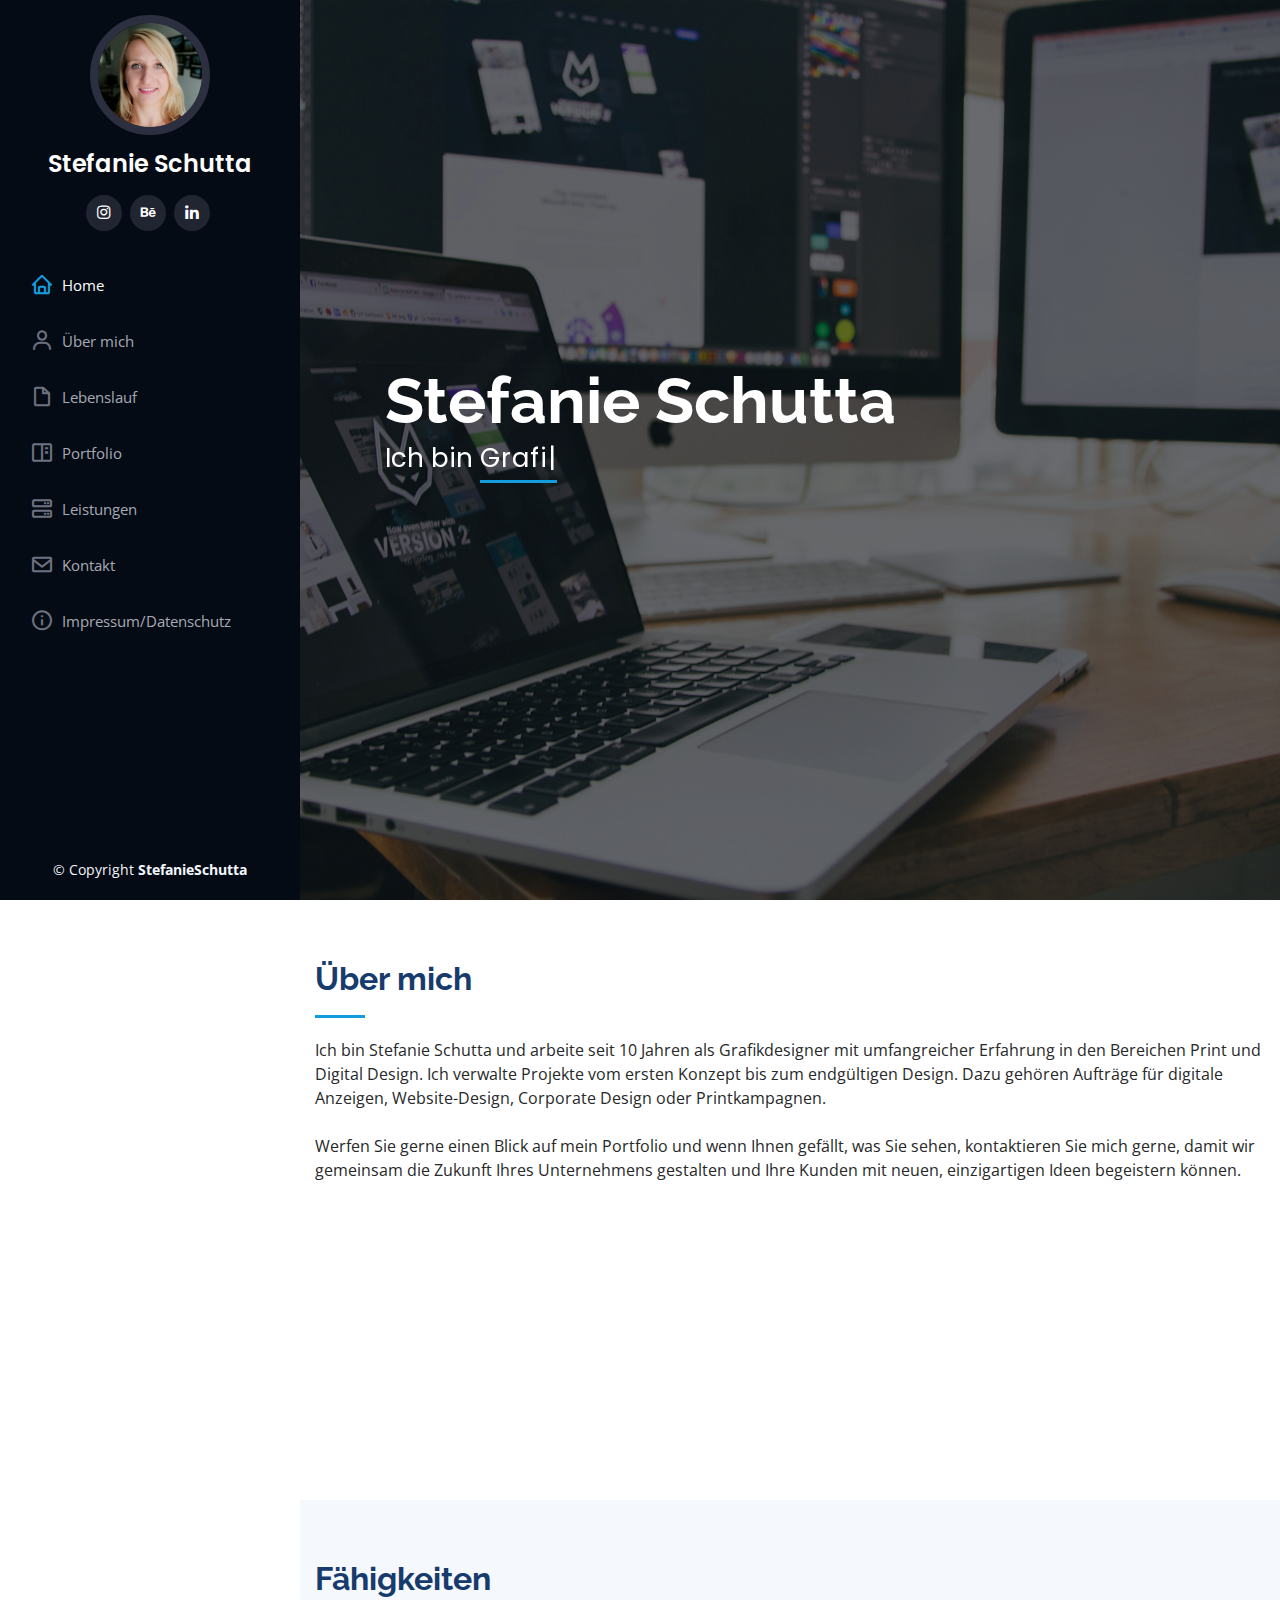
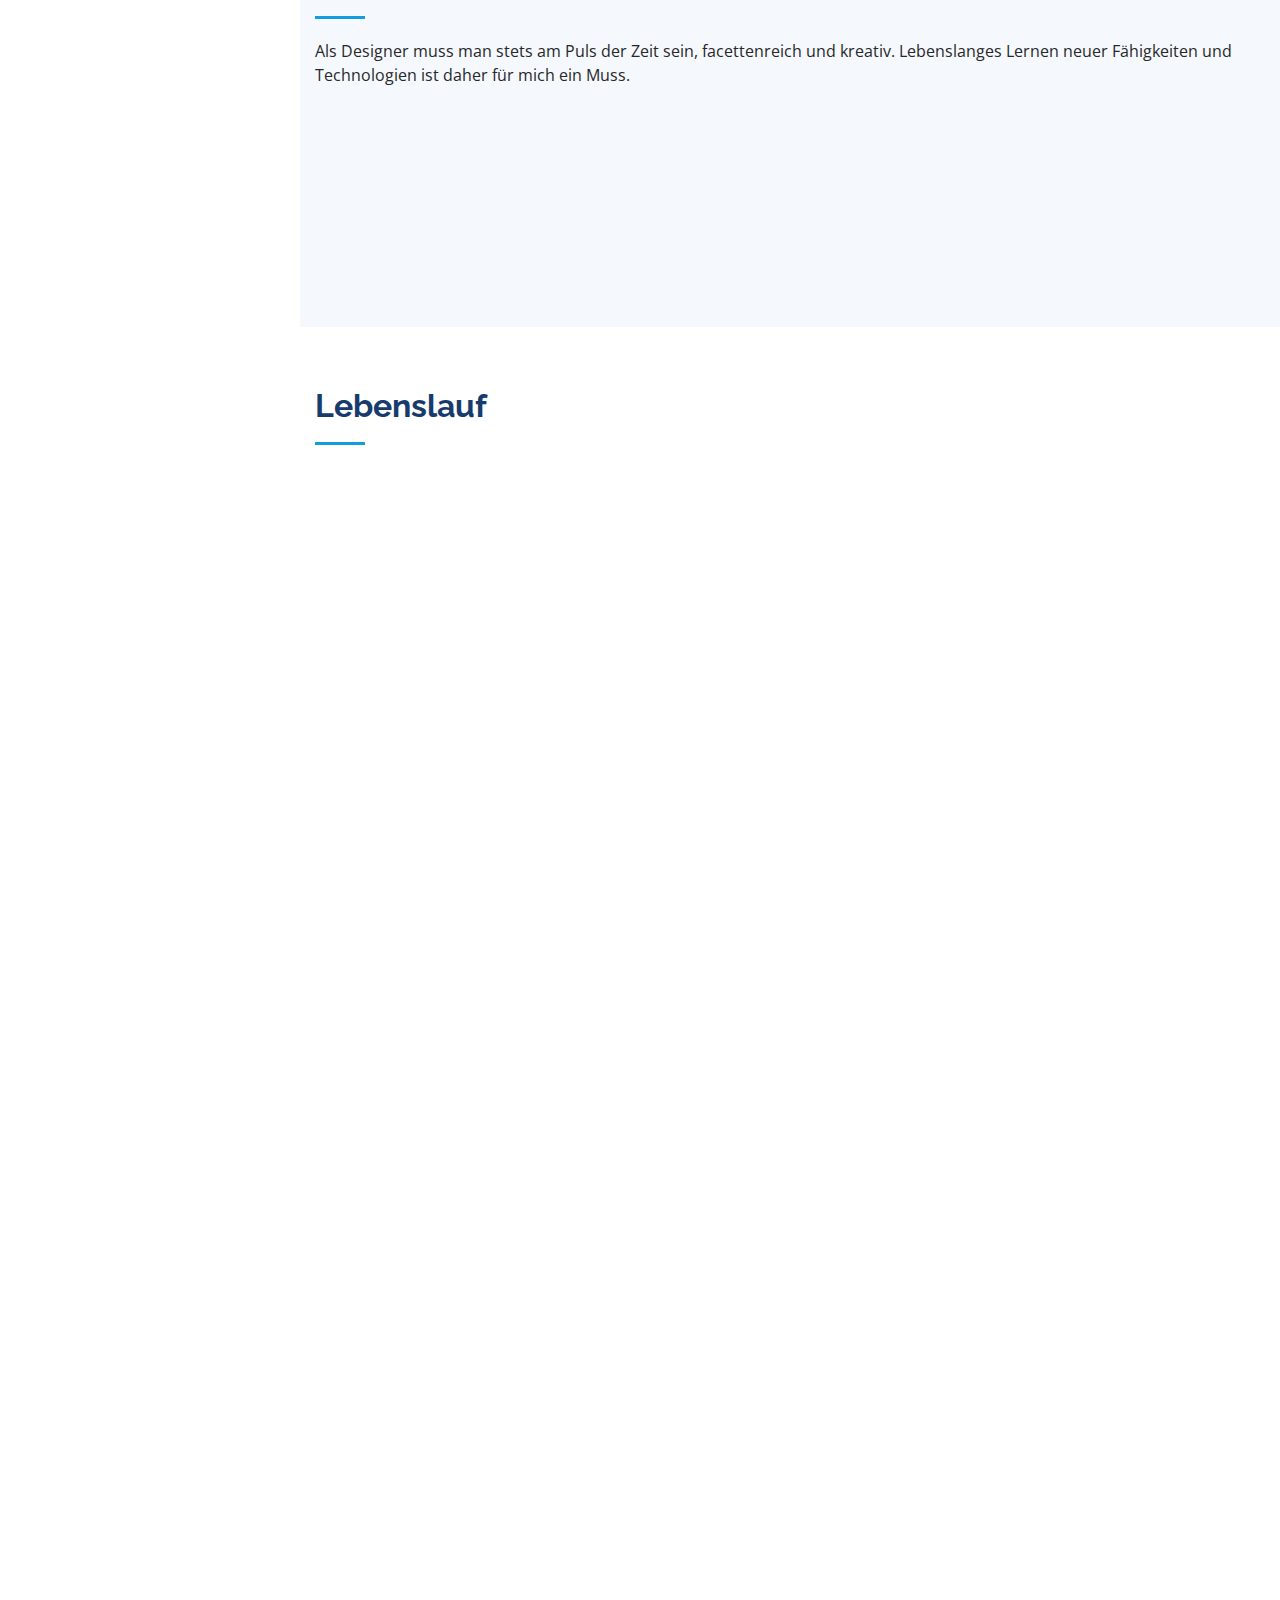
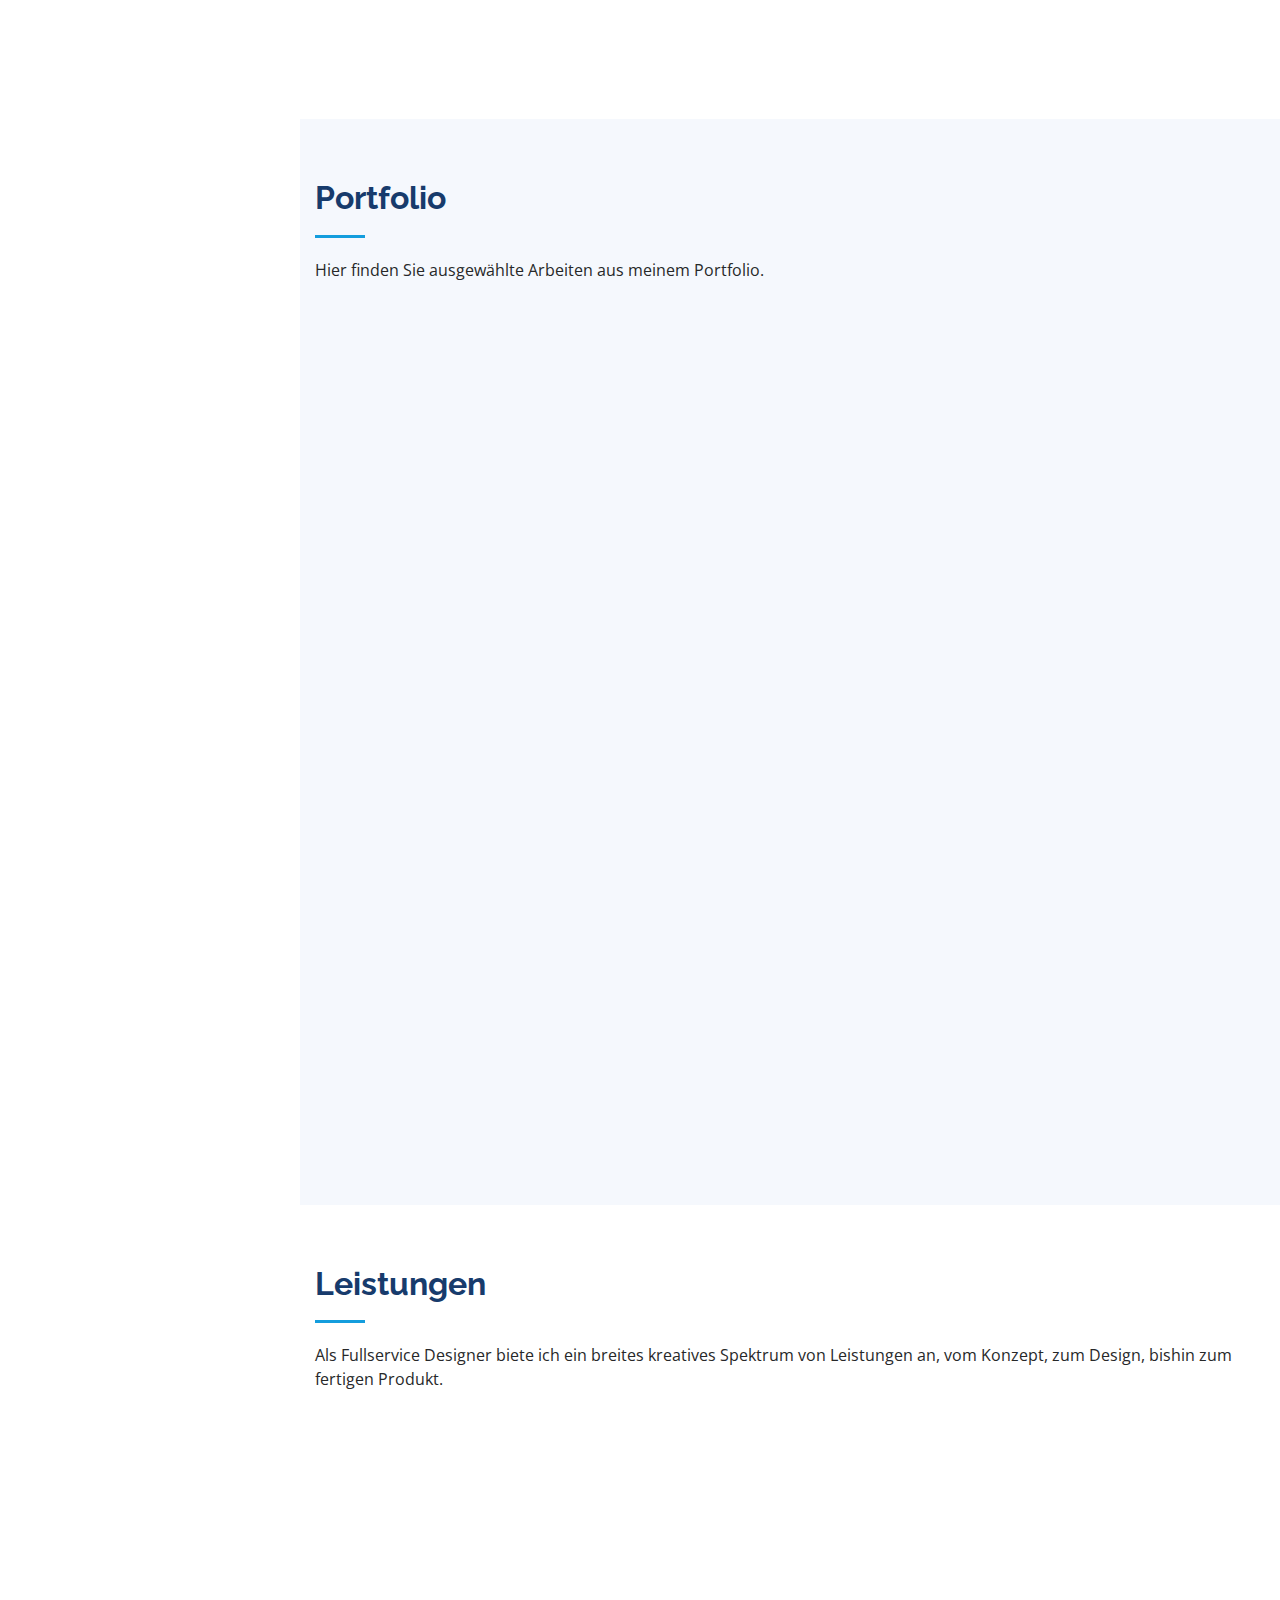
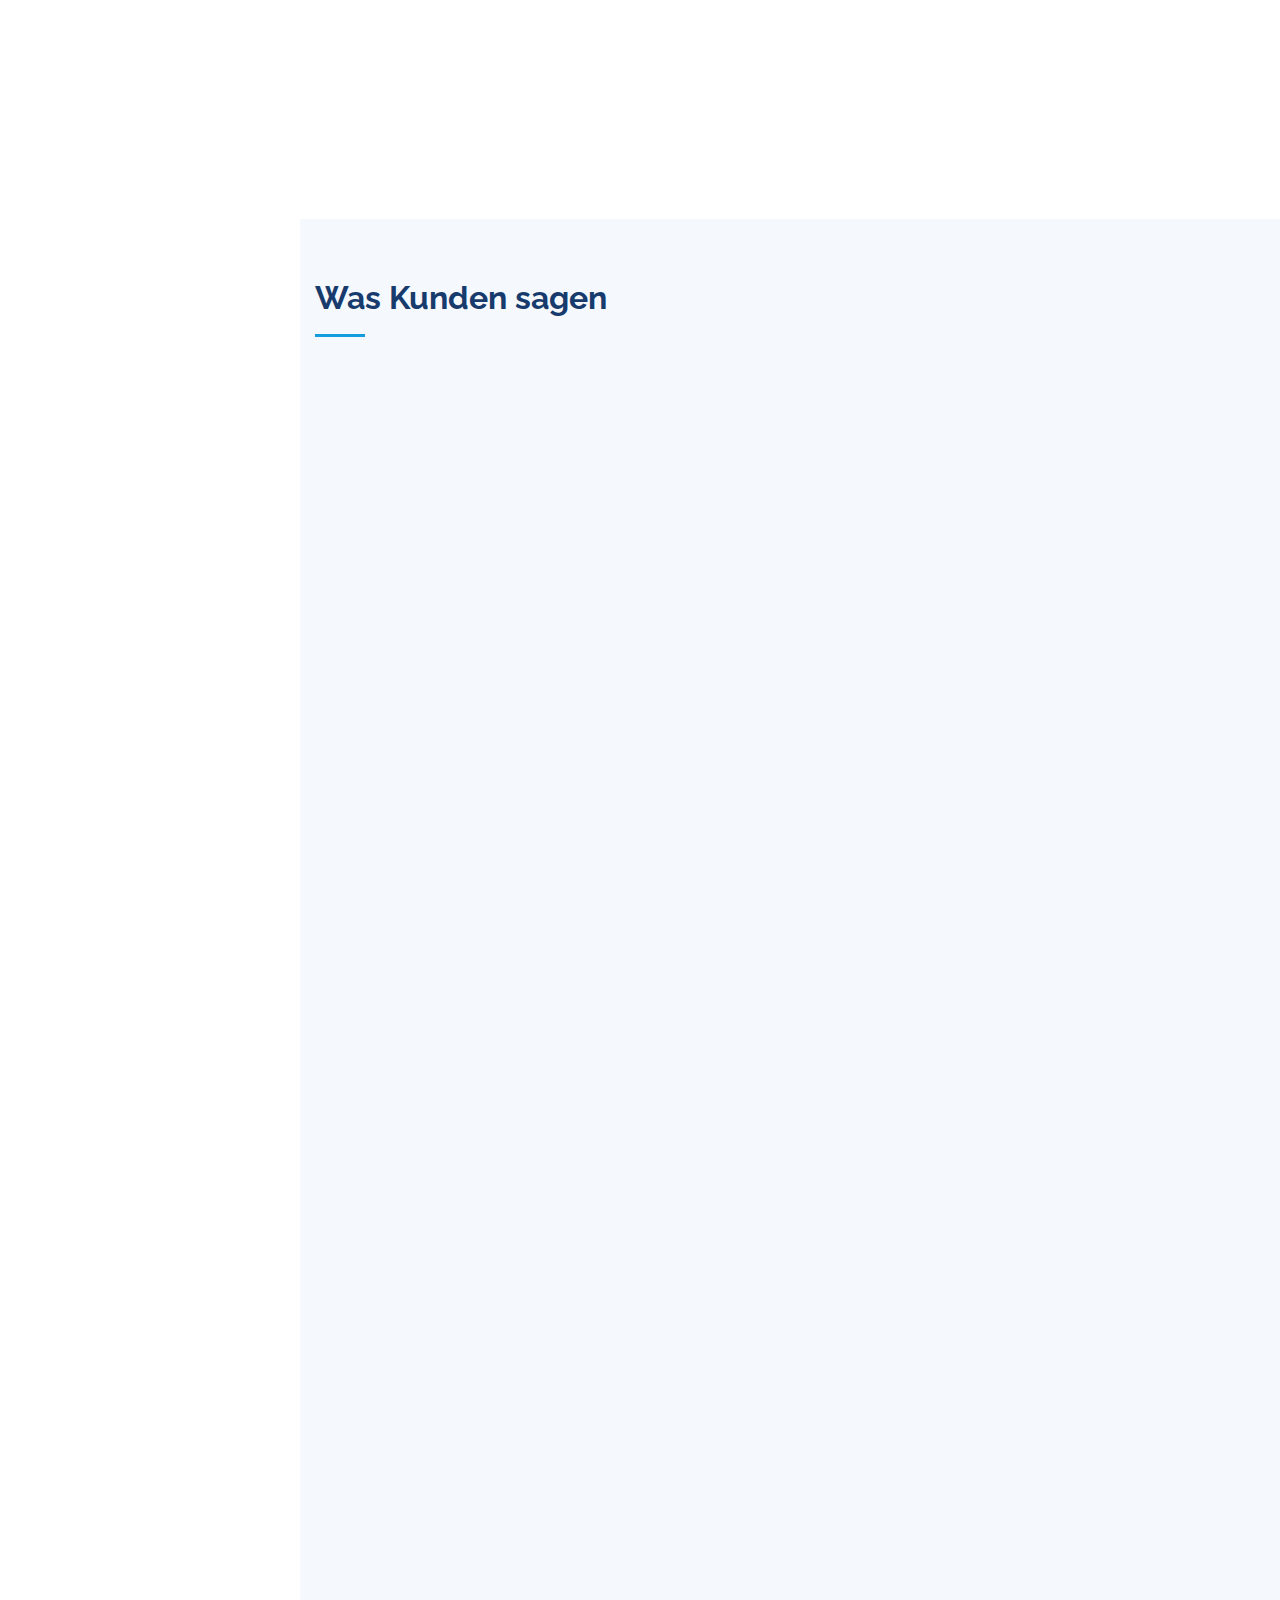
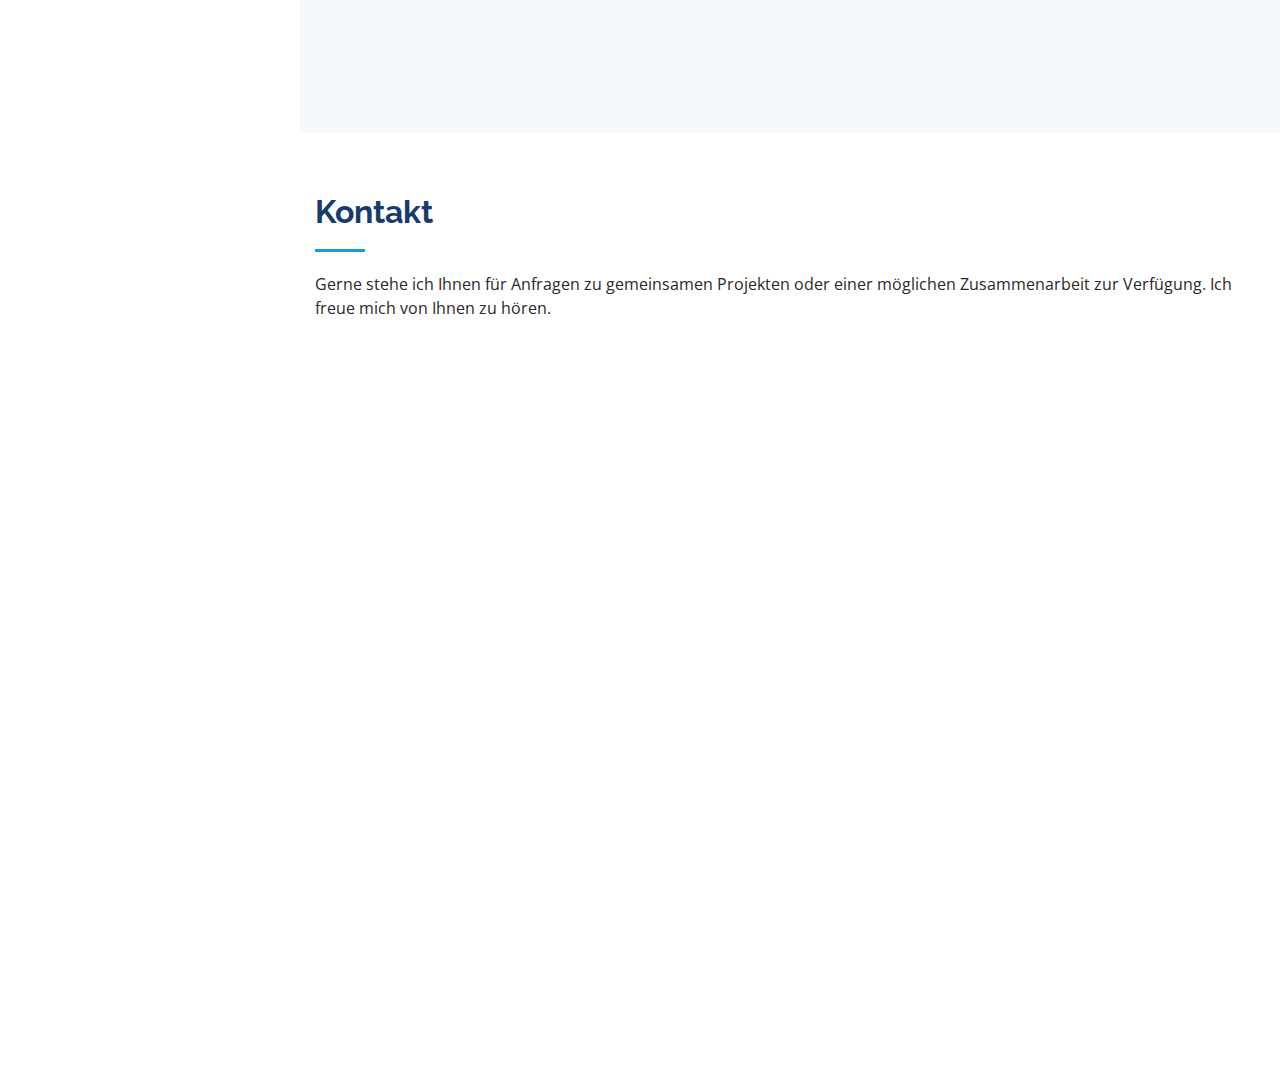
==== index.html @ ae127117 "Update index.html" ====
<!DOCTYPE html>
<html lang="en">

<head>
  <meta charset="utf-8">
  <meta content="width=device-width, initial-scale=1.0" name="viewport">

  <title>Stefanie Schutta - Art Director & Grafik Designer</title>
  <meta content="" name="description">
  <meta content="" name="keywords">

  <!-- Favicons -->
  <link href="assets/img/favicon.png" rel="icon">
  <link href="assets/img/apple-touch-icon.png" rel="apple-touch-icon">

  <!-- Google Fonts -->
  <link href="https://fonts.googleapis.com/css?family=Open+Sans:300,300i,400,400i,600,600i,700,700i|Raleway:300,300i,400,400i,500,500i,600,600i,700,700i|Poppins:300,300i,400,400i,500,500i,600,600i,700,700i" rel="stylesheet">

  <!-- Vendor CSS Files -->
  <link href="assets/vendor/bootstrap/css/bootstrap.min.css" rel="stylesheet">
  <link href="assets/vendor/icofont/icofont.min.css" rel="stylesheet">
  <link href="assets/vendor/boxicons/css/boxicons.min.css" rel="stylesheet">
  <link href="assets/vendor/venobox/venobox.css" rel="stylesheet">
  <link href="assets/vendor/owl.carousel/assets/owl.carousel.min.css" rel="stylesheet">
  <link href="assets/vendor/aos/aos.css" rel="stylesheet">

  <!-- Template Main CSS File -->
  <link href="assets/css/style.css" rel="stylesheet">

  <!-- =======================================================
  * Template Name: iPortfolio - v1.5.0
  * Template URL: https://bootstrapmade.com/iportfolio-bootstrap-portfolio-websites-template/
  * Author: BootstrapMade.com
  * License: https://bootstrapmade.com/license/
  ======================================================== -->
</head>

<body>

  <!-- ======= Mobile nav toggle button ======= -->
  <button type="button" class="mobile-nav-toggle d-xl-none"><i class="icofont-navigation-menu"></i></button>

  <!-- ======= Header ======= -->
  <header id="header">
    <div class="d-flex flex-column">

      <div class="profile">
        <img src="assets/img/profile-img.jpg" alt="" class="img-fluid rounded-circle">
        <h1 class="text-light"><a href="index.html">Stefanie Schutta</a></h1>
        <div class="social-links mt-3 text-center">
        <!-- <a href="#" class="twitter"><i class="bx bxl-twitter"></i></a>--> 
         <!--<a href="#" class="facebook"><i class="bx bxl-facebook"></i></a>--> 
          <a href="https://www.instagram.com/stefanie.schutta/" target="blank" class="instagram"><i class="bx bxl-instagram"></i></a>
          <a href="https://www.behance.net/stefanieschutta" target="blank" class="google-plus"><i class='bx bxl-behance'></i></a>
          <a href="https://www.linkedin.com/in/stefanie-schutta-068b83188/" target="blank" class="linkedin"><i class="bx bxl-linkedin"></i></a>
        </div>
      </div>

      <nav class="nav-menu">
        <ul>
          <li class="active"><a href="index.html"><i class="bx bx-home"></i> <span>Home</span></a></li>
          <li><a href="#about"><i class="bx bx-user"></i> <span>Über mich</span></a></li>
          <li><a href="#resume"><i class="bx bx-file-blank"></i> <span>Lebenslauf</span></a></li>
          <li><a href="#portfolio"><i class="bx bx-book-content"></i>Portfolio</a></li>
          <li><a href="#services"><i class="bx bx-server"></i>Leistungen</a></li>
          <li><a href="#contact"><i class="bx bx-envelope"></i>Kontakt</a></li>
          <li><a href="impressum.html"><i class='bx bx-info-circle'></i>Impressum/Datenschutz</a></li>

        </ul>
      </nav><!-- .nav-menu -->
      <button type="button" class="mobile-nav-toggle d-xl-none"><i class="icofont-navigation-menu"></i></button>

    </div>
  </header><!-- End Header -->

  <!-- ======= Hero Section ======= -->
  <section id="hero" class="d-flex flex-column justify-content-center align-items-center">
    <div class="hero-container" data-aos="fade-in">
      <h1>Stefanie Schutta</h1>
      <p> Ich bin <span class="typed" data-typed-items="Grafik Designerin, User Interface Designerin, Fotografin"></span></p>
    </div>
  </section><!-- End Hero -->

  <main id="main">

    <!-- ======= About Section ======= -->
    <section id="about" class="about">
      <div class="container">

        <div class="section-title">
          <h2>Über mich</h2>
          <p>Ich bin Stefanie Schutta und arbeite seit 10 Jahren als Grafikdesigner mit umfangreicher Erfahrung in den Bereichen
          Print und Digital Design. Ich verwalte Projekte vom ersten Konzept bis zum endgültigen Design. Dazu gehören Aufträge für
          digitale Anzeigen, Website-Design, Corporate Design oder Printkampagnen.
          <br>
          <br>
          Werfen Sie gerne einen Blick auf mein Portfolio und wenn Ihnen gefällt, was Sie sehen, kontaktieren Sie mich gerne,
          damit wir gemeinsam die Zukunft Ihres Unternehmens gestalten und Ihre Kunden mit neuen, einzigartigen Ideen begeistern
          können.</p>
        </div>

        <div class="row">
          <div class="col-lg-4" data-aos="fade-right">
            <img src="assets/img/profile-img.jpg" class="img-fluid" alt="">
          </div>
          <div class="col-lg-8 pt-4 pt-lg-0 content" data-aos="fade-left">
            <h3> Staatl. geprüfte Grafik Designerin</h3>
            <p class="font-italic">
            </p>
            <div class="row">
              <div class="col-lg-6">
                <ul>
                  <li><i class="icofont-rounded-right"></i> <strong>Geburtsdatum:</strong> 8. April 1987</li>
                  <li><i class="icofont-rounded-right"></i> <strong>Stadt:</strong> Berlin, Deutschland</li>
                </ul>
              </div>
              <div class="col-lg-6">
                <ul>
                  <li><i class="icofont-rounded-right"></i> <strong>Abschluss:</strong> Staatl. geprüfte Grafik Designerin</li>
                  <li><i class="icofont-rounded-right"></i> <strong>Email:</strong> s.schutta@gmx.de</li>
                </ul>
              </div>
            </div>
            <p>
           </p>
          </div>
        </div>

      </div>
    </section><!-- End About Section -->

    <!-- ======= Skills Section ======= -->
    <section id="skills" class="skills section-bg">
      <div class="container">

        <div class="section-title">
          <h2>Fähigkeiten</h2>
          <p> Als Designer muss man stets am Puls der Zeit sein, facettenreich und kreativ. Lebenslanges Lernen neuer Fähigkeiten und Technologien ist daher für mich ein Muss. </p>
        </div>

        <div class="row skills-content">

          <div class="col-lg-6" data-aos="fade-up">

            <div class="progress">
              <span class="skill"> Adobe Photoshop <i class="val">90%</i></span>
              <div class="progress-bar-wrap">
                <div class="progress-bar" role="progressbar" aria-valuenow="90" aria-valuemin="0" aria-valuemax="100"></div>
              </div>
            </div>

            <div class="progress">
              <span class="skill">Adobe Illustrator <i class="val">90%</i></span>
              <div class="progress-bar-wrap">
                <div class="progress-bar" role="progressbar" aria-valuenow="90" aria-valuemin="0" aria-valuemax="100"></div>
              </div>
            </div>

            <div class="progress">
              <span class="skill">Adobe XD <i class="val">80%</i></span>
              <div class="progress-bar-wrap">
                <div class="progress-bar" role="progressbar" aria-valuenow="80" aria-valuemin="0" aria-valuemax="100"></div>
              </div>
            </div>

          </div>

          <div class="col-lg-6" data-aos="fade-up" data-aos-delay="100">

            <div class="progress">
              <span class="skill">Adobe InDesign <i class="val">90%</i></span>
              <div class="progress-bar-wrap">
                <div class="progress-bar" role="progressbar" aria-valuenow="90" aria-valuemin="0" aria-valuemax="100"></div>
              </div>
            </div>

            <div class="progress">
              <span class="skill">Adobe After Effects/Premiere Pro <i class="val">70%</i></span>
              <div class="progress-bar-wrap">
                <div class="progress-bar" role="progressbar" aria-valuenow="70" aria-valuemin="0" aria-valuemax="100"></div>
              </div>
            </div>

            <div class="progress">
              <span class="skill">HTML, CSS, Javascript <i class="val">50%</i></span>
              <div class="progress-bar-wrap">
                <div class="progress-bar" role="progressbar" aria-valuenow="50" aria-valuemin="0" aria-valuemax="100"></div>
              </div>
            </div>

          </div>

        </div>

      </div>
    </section><!-- End Skills Section -->

    <!-- ======= Resume Section ======= -->
    <section id="resume" class="resume">
      <div class="container">

        <div class="section-title">
          <h2>Lebenslauf</h2>
          <p></p>
        </div>

        <div class="row"> <div class="col-lg-6" data-aos="fade-up">
           
            <h3 class="resume-title">Aus- und Weiterbildung</h3>
            <div class="resume-item">
              <h4>She Codes Coding Workshop</h4>
              <h5>2020</h5>
              <p><em>Berlin, Deutschland</em></p>
              <a href="https://www.shecodes.io/certificates/3514b4bc32b4c3baa635ea5c7fb184b9" target="blank"> Zertifikat - Introduction to Coding</a>
              <p>HTML, CSS, Javascript</p>
            </div>
            <div class="resume-item">
              <h4>Udemy Kurse</h4>
              <h5>2020</h5>
              <p><em>Berlin, Deutschland</em></p>
              <a href="https://www.udemy.com/certificate/UC-dc643665-3787-4c6f-9378-20cfde6a3bdf/" target="blank"> Zertifikat -After Effects CC Masterclass</a>
              <p>Visual Effects, Motion Graphics, Transitions, Motion Tracking</p>
              <a href="https://www.udemy.com/certificate/UC-71357375-f47a-4638-b426-47b8d178fbcd/" target="blank"> Zertifikat - User Experience & User Interface Design</a>
              <p>User Experience Design, Design Thinking und Lean UX, Grundlagen von Human Centered Design, Personas, User Stories und Szenarien, Erstellen von Prototypen und Animationen in Adobe XD</p>
            </div>
            <div class="resume-item">
              <h4>Grafik Designer</h4>
              <h5>2018</h5>
              <p><em>AID Kurse</em></p>
              <a href="https://drive.google.com/file/d/1MpIVhgfFs6sYKoUA3I6n47gQebhSnUtV/view?usp=sharing" target="blank"> Zertifikat - Informationen visualisieren</a>
              <p> Infografik - Aufarbeitung komplexer Daten, Visualisierungs- <br> möglichkeiten, Recherchemöglichkeiten </p>
              <a href=https://drive.google.com/file/d/1bU2bWT2YngvFWQ8CapkrQ-Ud8IA6S81X/view?usp=sharing" target="blank"> Zertifikat - Editorial Illustrationen</a>
              <p> Einführung, Entwicklung von Illustrationen für eine Kolumne und einen Artikel mit Fokus auf Skizze, Reinzeichnung und Layout </p>
            </div>
          </div>
          <div class="col-lg-6" data-aos="fade-up" data-aos-delay="100">
            <h3 class="resume-title">Berufserfahrung</h3>
            <div class="resume-item">
              <h4>Art Director & Grafik Designer</h4>
              <h5>2020 - Heute</h5>
              <p><em>Berlin, Deutschland </em></p>
              <ul>
                <li>Consulting & Social Media Design für Greytide, Berlin</li>
                <li>Konzept, Social Media Design, Produktfotografie für Gin Chilla Bar Berlin. </li>
                <li>Corporate Design für Currywurst Gin, Gin Chilla Bar Berlin</li>
              </ul>
            </div>
            <div class="resume-item">
              <h4>Senior Graphic Designer</h4>
              <h5>2019 - 2020</h5>
              <p><em>EL PATO Medien GmbH, Berlin</em></p>
              <ul>
                <li>User Interface Design für diverse Produkte der GmbH</li>
                <li>Logo Design</li>
                <li>Animationen für Web Ads</li>
                <li>Kreation von Moodboards für diverse Kampagnen</li>
              </ul>
            </div>
            <div class="resume-item">
              <h4>Graphic Designer</h4>
              <h5>2015 - 2019</h5>
              <p><em>All you need GmbH, Berlin</em></p>
              <ul>
                <li>Entwicklung und Überwachung des Corporate Designs</li>
                <li>Social Media Design, Web Design (animated Ads, Landingpages etc.)</li>
                <li>Produktfotografie, Foodfotografie</li>
              </ul>
            </div>
            <div class="resume-item">
              <h4>Graphic Designer</h4>
              <h5>2010 - 2015</h5>
              <p><em>WirmachenDruck GmbH, Berlin</em></p>
              <ul>
                <li>Kreation von Printprodukten</li>
                <li>Großkundenbetreuung</li>
                <li>Qualitätsmanagement</li>
                <li>Führungsverantwortung</li>
              </ul>
            </div>
          </div>
        </div>

      </div>
    </section><!-- End Resume Section -->

    <!-- ======= Portfolio Section ======= -->
    <section id="portfolio" class="portfolio section-bg">
      <div class="container">

        <div class="section-title">
          <h2>Portfolio</h2>
          <p>Hier finden Sie ausgewählte Arbeiten aus meinem Portfolio.</p>
        </div>

        <div class="row" data-aos="fade-up">
          <div class="col-lg-12 d-flex justify-content-center">
            <ul id="portfolio-flters">
              <li data-filter="*" class="filter-active">Alle</li>
              <li data-filter=".filter-app">User Interface Design</li>
              <li data-filter=".filter-card">Corporate Design</li>
              <li data-filter=".filter-web">Grafik Design</li>
            </ul>
          </div>
        </div>

        <div class="row portfolio-container" data-aos="fade-up" data-aos-delay="100">

          <div class="col-lg-4 col-md-6 portfolio-item filter-card">
            <div class="portfolio-wrap">
              <img src="assets/img/portfolio/portfolio-1.jpg" class="img-fluid" alt="">
              <div class="portfolio-links">
                <a href="assets/img/portfolio/portfolio-1.jpg" data-gall="portfolioGallery" class="venobox" title="App 1"><i class="bx bx-plus"></i></a>
                <a href="portfolio-details.html" title="More Details"><i class="bx bx-link"></i></a>
              </div>
            </div>
          </div>

          <div class="col-lg-4 col-md-6 portfolio-item filter-app">
            <div class="portfolio-wrap">
              <img src="assets/img/portfolio/portfolio-2.jpg" class="img-fluid" alt="">
              <div class="portfolio-links">
                <a href="assets/img/portfolio/portfolio-2.jpg" data-gall="portfolioGallery" class="venobox" title="Web 3"><i class="bx bx-plus"></i></a>
                <a href="portfolio-details2.html" title="More Details"><i class="bx bx-link"></i></a>
              </div>
            </div>
          </div>

          <div class="col-lg-4 col-md-6 portfolio-item filter-app">
            <div class="portfolio-wrap">
              <img src="assets/img/portfolio/portfolio-3.jpg" class="img-fluid" alt="">
              <div class="portfolio-links">
                <a href="assets/img/portfolio/portfolio-3.jpg" data-gall="portfolioGallery" class="venobox" title="App 2"><i class="bx bx-plus"></i></a>
                <a href="portfolio-details3.html" title="More Details"><i class="bx bx-link"></i></a>
              </div>
            </div>
          </div>

          <div class="col-lg-4 col-md-6 portfolio-item filter-card">
            <div class="portfolio-wrap">
              <img src="assets/img/portfolio/portfolio-4.jpg" class="img-fluid" alt="">
              <div class="portfolio-links">
                <a href="assets/img/portfolio/portfolio-4.jpg" data-gall="portfolioGallery" class="venobox" title="Card 2"><i class="bx bx-plus"></i></a>
                <a href="portfolio-details4.html" title="More Details"><i class="bx bx-link"></i></a>
              </div>
            </div>
          </div>

          <div class="col-lg-4 col-md-6 portfolio-item filter-app">
            <div class="portfolio-wrap">
              <img src="assets/img/portfolio/portfolio-5.jpg" class="img-fluid" alt="">
              <div class="portfolio-links">
                <a href="assets/img/portfolio/portfolio-5.jpg" data-gall="portfolioGallery" class="venobox" title="Web 2"><i class="bx bx-plus"></i></a>
                <a href="portfolio-details5.html" title="More Details"><i class="bx bx-link"></i></a>
              </div>
            </div>
          </div>

          <div class="col-lg-4 col-md-6 portfolio-item filter-web">
            <div class="portfolio-wrap">
              <img src="assets/img/portfolio/portfolio-6.jpg" class="img-fluid" alt="">
              <div class="portfolio-links">
                <a href="assets/img/portfolio/portfolio-6.jpg" data-gall="portfolioGallery" class="venobox" title="App 3"><i class="bx bx-plus"></i></a>
                <a href="portfolio-details6.html" title="More Details"><i class="bx bx-link"></i></a>
              </div>
            </div>
          </div>

          <div class="col-lg-4 col-md-6 portfolio-item filter-card">
            <div class="portfolio-wrap">
              <img src="assets/img/portfolio/portfolio-7.jpg" class="img-fluid" alt="">
              <div class="portfolio-links">
                <a href="assets/img/portfolio/portfolio-7.jpg" data-gall="portfolioGallery" class="venobox" title="Card 1"><i class="bx bx-plus"></i></a>
                <a href="portfolio-details7.html" title="More Details"><i class="bx bx-link"></i></a>
              </div>
            </div>
          </div>

          <div class="col-lg-4 col-md-6 portfolio-item filter-web">
            <div class="portfolio-wrap">
              <img src="assets/img/portfolio/portfolio-8.jpg" class="img-fluid" alt="">
              <div class="portfolio-links">
                <a href="assets/img/portfolio/portfolio-8.jpg" data-gall="portfolioGallery" class="venobox" title="Card 3"><i class="bx bx-plus"></i></a>
                <a href="portfolio-details8.html" title="More Details"><i class="bx bx-link"></i></a>
              </div>
            </div>
          </div>

          <div class="col-lg-4 col-md-6 portfolio-item filter-app">
            <div class="portfolio-wrap">
              <img src="assets/img/portfolio/portfolio-9.jpg" class="img-fluid" alt="">
              <div class="portfolio-links">
                <a href="assets/img/portfolio/portfolio-9.jpg" data-gall="portfolioGallery" class="venobox" title="Web 3"><i class="bx bx-plus"></i></a>
                <a href="portfolio-details9.html" title="More Details"><i class="bx bx-link"></i></a>
              </div>
            </div>
          </div>

        </div>

      </div>
    </section><!-- End Portfolio Section -->

    <!-- ======= Services Section ======= -->
    <section id="services" class="services">
      <div class="container">

        <div class="section-title">
          <h2>Leistungen</h2>
          <p>Als Fullservice Designer biete ich ein breites kreatives Spektrum von Leistungen an, vom Konzept, zum Design, bishin zum fertigen Produkt. </p>
        </div>

        <div class="row">
          <div class="col-lg-4 col-md-6 icon-box" data-aos="fade-up">
            <div class="icon"><i class="icofont-image"></i></div> 
            <h4 class="title"><a href="">Grafik Design</a></h4>
            <p class="description">Corporate Design, Visual Identity, Marketing und Werbung, Editorial Design</p>
          </div>
          <div class="col-lg-4 col-md-6 icon-box" data-aos="fade-up" data-aos-delay="100">
            <div class="icon"><i class="icofont-computer"></i></div>
            <h4 class="title"><a href="">Web Design</a></h4>
            <p class="description">User Interface Design, App Design, High Fidelity Prototypes, userzentrierte, responsive Webseiten</p>
          </div>
          <div class="col-lg-4 col-md-6 icon-box" data-aos="fade-up" data-aos-delay="200">
            <div class="icon"><i class='bx bx-vector'></i></div>
            <h4 class="title"><a href="">Grafiken & Illustrationen</a></h4>
            <p class="description">Infografiken, Cover Design, Icon/Logo Design, Merchandise Design</p>
          </div>
          <div class="col-lg-4 col-md-6 icon-box" data-aos="fade-up" data-aos-delay="300">
            <div class="icon"><i class='bx bxs-camera'></i></div>
            <h4 class="title"><a href="">Fotografie & Bildbearbeitung</a></h4>
            <p class="description">Produkt-, Food-, Landschafts- und Architekturfotografie, Bildretusche, Compositing</p>
          </div>
          <div class="col-lg-4 col-md-6 icon-box" data-aos="fade-up" data-aos-delay="400">
            <div class="icon"><i class='bx bxs-camera-movie'></i></div>
            <h4 class="title"><a href="">Animationen</a></h4>
            <p class="description">Motion Graphics, Intro/Outro, Anzeigen, Animierte Logos, Trailer, Präsentationen, Banner, Gifs</p>
          </div>
        </div>

      </div>
    </section><!-- End Services Section -->

    <!-- ======= Testimonials Section ======= -->
    <section id="testimonials" class="testimonials section-bg">
      <div class="container">

        <div class="section-title">
          <h2>Was Kunden sagen</h2>
          <p></p>
        </div>

       <div class="owl-carousel testimonials-carousel"> <!---->

            <div class="testimonial-item" data-aos="fade-up" data-aos-delay="100">
            <p>
              <i class="bx bxs-quote-alt-left quote-icon-left"></i>
              Stefanie hat das Corporate Design für unser Produkt, den Currywurst Gin entwickelt, kümmert sich um unsere
              Produktfotografie und unterstützt uns bei der Verbesserung unserer Social Media Kanäle. Außerdem steht sie uns in
              beratender Funktion stets zuverlässig zur Seite. Mit Ihrem Ideenreichtum und Ihrer Expertise ist sie eine Bereicherung
              für die Umsetzung kreativer Projekte und die Zusammenarbeit mit ihr absolut empfehlenswert.
              <i class="bx bxs-quote-alt-right quote-icon-right"></i>
            </p>
            <img src="assets/img/testimonials/testimonials-2.jpg" class="testimonial-img" alt="">
            <h3>Philipp Danz</h3>
            <h4>Gin Chilla Bar, Berlin</h4>
          </div>

          <div class="testimonial-item" data-aos="fade-up" data-aos-delay="200">
            <p>
              <i class="bx bxs-quote-alt-left quote-icon-left"></i>
              Während meiner Zeit bei All you need Fresh lernte ich Stefanie kennen. Sie war bereits längere Zeit im Unternehmen und
              konnte mir, dem Frischling, zeigen wie der Hase läuft. Innerhalb kürzester Zeit wurde ich so in die wichtigsten Abläufe
              eingeweiht, lernte viel über die Corporate Identity des Unternehmens und über die Arbeitsweise. Stefanie nahm sich dabei
              immer Zeit mir alles genau zu erklären, ging auf meine Fragen ein und unterstützte mich, wenn ich Probleme hatte. Die
              Einarbeitung lief für mich sehr angenehm ab und ich hatte schnell das Gefühl, ein vollwertiger Teil des Teams zu sein.
              Mit den von ihr geschaffenen Strukturen gelang es mir auch in fremde Projekte schnell einzusteigen. Während unserer
              Zusammenarbeit erlebte ich sie die ganze Zeit über als sehr organisierte Person, die einen hohen Wert auf pünktliche
              Abgaben und gut durchdachte Konzepte legt. Durch Stefanie wurden neue Prozesse in Gang gesetzt, die das Arbeiten mit der
              Grafikabteilung sowohl für das Marketing, als auch für alle anderen Abteilungen vereinfachte. Weiterhin wurden
              qualitativ hochwertigere Ergebnisse erzielt, da Zeit, welche durch unnötige Rückfragen vorher verschwendet wurde, nun
              eingespart werden konnte. Kurz und knapp: ich war mit Stefanie sowohl als Kollegin, als auch als Vorgesetzte sehr
              glücklich und finde es schade, dass wir nicht mehr zusammen arbeiten. 
              <i class="bx bxs-quote-alt-right quote-icon-right"></i>
            </p>
            <img src="assets/img/testimonials/testimonials-3.jpg" class="testimonial-img" alt="">
            <h3>Juliane Russ</h3>
            <h4>Allyouneed GmbH, Berlin</h4>
          </div>

          <div class="testimonial-item" data-aos="fade-up" data-aos-delay="300">
            <p>
              <i class="bx bxs-quote-alt-left quote-icon-left"></i>
              Der Kontakt war von Anfang an unkompliziert und professionell. Meine Wünsche und Vorstellungen wurden ernst genommen,
              aber auch sinnvoll und konstruktiv hinterfragt. Stefanie hat auch darüber hinaus viele sehr gute, neue Anregungen
              eingebracht, auf die ich sonst in der Form nicht gekommen wäre. Die Ergebnisse waren schließlich hervorragend, die
              Investition hat sich nachhaltig gelohnt und auch die daraus resultierte, weiter laufende Zusammenarbeit funktioniert
              reibungslos.
              <i class="bx bxs-quote-alt-right quote-icon-right"></i>
            </p>
            <img src="assets/img/testimonials/testimonials-4.jpg" class="testimonial-img" alt="">
            <h3>Jan Hendrik Pries</h3>
            <h4>Greytide, Berlin</h4>
          </div>

            </div>

      </div>
    </section><!-- End Testimonials Section -->

    <!-- ======= Contact Section ======= -->
    <section id="contact" class="contact">
      <div class="container">

        <div class="section-title">
          <h2>Kontakt</h2>
          <p>Gerne stehe ich Ihnen für Anfragen zu gemeinsamen Projekten oder einer möglichen Zusammenarbeit zur Verfügung. Ich freue
          mich von Ihnen zu hören.</p>
        </div>

        <div class="row" data-aos="fade-in">

          <div class="col-lg-5 d-flex align-items-stretch">
            <div class="info">
              <div class="address">
                <i class="icofont-google-map"></i>
                <h4>Standort:</h4>
                <p>Berlin, Deutschland</p>
              </div>

              <div class="email">
                <i class="icofont-envelope"></i>
                <h4>Email:</h4>
                <p>s.schutta@gmx.de</p>
              </div>

              <!--start own code-->
              <div id="wrapper-9cd199b9cc5410cd3b1ad21cab2e54d3">
                <div id="map-9cd199b9cc5410cd3b1ad21cab2e54d3"></div>
                <script>(function () {
                    var setting = { "height": 400, "width": 803, "zoom": 12, "queryString": "Berlin, Deutschland", "place_id": "ChIJAVkDPzdOqEcRcDteW0YgIQQ", "satellite": false, "centerCoord": [52.50716752966575, 13.424731743221988], "cid": "0x42120465b5e3b70", "lang": "de", "cityUrl": "/germany/berlin", "cityAnchorText": "Karte von Berlin, Berlin City Area, Deutschland", "id": "map-9cd199b9cc5410cd3b1ad21cab2e54d3", "embed_id": "338546" };
                    var d = document;
                    var s = d.createElement('script');
                    s.src = 'https://1map.com/js/script-for-user.js?embed_id=338546';
                    s.async = true;
                    s.onload = function (e) {
                      window.OneMap.initMap(setting)
                    };
                    var to = d.getElementsByTagName('script')[0];
                    to.parentNode.insertBefore(s, to);
                  })();</script><a href="https://1map.com/de/map-embed">1 Map</a>
              </div> <!--stop own code-->

    </div>

          </div>

          <div class="col-lg-7 mt-5 mt-lg-0 d-flex align-items-stretch">
            <form action="https://formspree.io/f/mbjpwjeg" method="post" role="form" class="php-email-form" >
              <div class="form-row">
                <div class="form-group col-md-6">

<!-- modify this form HTML and place wherever you want your form -->

           <form action="https://formspree.io/f/mbjpwjeg" method="POST">
                  <label for="name">Ihr Name</label>
                  <input type="text" name="name" class="form-control" id="name"/>
                  <div class="validate"></div>
                </div>
                <div class="form-group col-md-6">
                  <label for="name">Ihre Email</label>
                  <input type="email" class="form-control" name="email" id="email"/>
                  <div class="validate"></div>
                </div>
              </div>
              <div class="form-group">
                <label for="name">Betreff</label>
                <input type="text" class="form-control" name="subject" id="subject"/>
                <div class="validate"></div>
              </div>
              <div class="form-group">
                <label for="name">Nachricht</label>
                <textarea class="form-control" name="message" rows="10" data-msg="Please write something for us"></textarea>
                <div class="validate"></div>
              </div>
              <div>
                <div class="loading">Lädt</div>
                <div class="sent-message">Ihre Nachricht wurde gesendet. Vielen Dank!</div>
              </div>
              <div class="text-center"><button type="submit">Nachricht senden</button></div>
            </form>
          </div>

        </div>

      </div>
    </section><!-- End Contact Section -->

  </main><!-- End #main -->

  <!-- ======= Footer ======= -->
  <footer id="footer">
    <div class="container">
      <div class="copyright">
        &copy; Copyright <strong><span>StefanieSchutta</span></strong>
      </div>
      <div class="credits">
        <!-- All the links in the footer should remain intact. -->
        <!-- You can delete the links only if you purchased the pro version. -->
        <!-- Licensing information: https://bootstrapmade.com/license/ -->
        <!-- Purchase the pro version with working PHP/AJAX contact form: https://bootstrapmade.com/iportfolio-bootstrap-portfolio-websites-template/ -->
        <!--Designed by <a href="https://bootstrapmade.com/">BootstrapMade</a> -->
      </div>
    </div>
  </footer><!-- End  Footer -->

  <a href="#" class="back-to-top"><i class="icofont-simple-up"></i></a>

  <!-- Vendor JS Files -->
  <script src="assets/vendor/jquery/jquery.min.js"></script>
  <script src="assets/vendor/bootstrap/js/bootstrap.bundle.min.js"></script>
  <script src="assets/vendor/jquery.easing/jquery.easing.min.js"></script>
  <script src="assets/vendor/php-email-form/validate.js"></script>
  <script src="assets/vendor/waypoints/jquery.waypoints.min.js"></script>
  <script src="assets/vendor/counterup/counterup.min.js"></script>
  <script src="assets/vendor/isotope-layout/isotope.pkgd.min.js"></script>
  <script src="assets/vendor/venobox/venobox.min.js"></script>
  <script src="assets/vendor/owl.carousel/owl.carousel.min.js"></script>
  <script src="assets/vendor/typed.js/typed.min.js"></script>
  <script src="assets/vendor/aos/aos.js"></script>

  <!-- Template Main JS File -->
  <script src="assets/js/main.js"></script>

</body>

</html>
---- assets/vendor/venobox/venobox.css ----
/* ------ venobox.css --------*/
.vbox-overlay *, .vbox-overlay *:before, .vbox-overlay *:after{
    -webkit-backface-visibility: hidden;
    -webkit-box-sizing:border-box;
    -moz-box-sizing:border-box;
    box-sizing:border-box;
}
.vbox-overlay * { 
    -webkit-backface-visibility: visible;
    backface-visibility: visible;
}
.vbox-overlay{
    display: -webkit-flex;
    display: flex;
    -webkit-flex-direction: column;
    flex-direction: column;
    -webkit-justify-content: center;
    justify-content: center;
    -webkit-align-items: center;
    align-items: center;
    position: fixed;
    left: 0;
    top: 0;
    bottom: 0;
    right: 0;
    z-index: 999999;
}

/* ----- navigation ----- */
.vbox-title{
    width: 100%;
    height: 40px;
    float: left;
    text-align: center;
    line-height: 28px;
    font-size: 12px;
    padding: 6px 50px;
    overflow: hidden;
    position: fixed;
    display: none;
    left: 0;
    z-index: 89;
}
.vbox-close{
    cursor: pointer;
    position: fixed;
    top: -1px;
    right: 0;
    width: 50px;
    height: 40px;
    padding: 6px;
    display: block;
    background-position:10px center;
    overflow: hidden;
    font-size: 24px;
    line-height: 1;
    text-align: center;
    z-index: 99;
}
.vbox-left{
    cursor: pointer;
    position: fixed;
    left: 0;
    height: 40px;
    overflow: hidden;
    line-height: 28px;
    font-size: 12px;
    z-index: 99;
    display: flex;
    align-items:center;
}
.vbox-num{
    display: inline-block;
    margin: 6px 0 6px 15px;
}
/* ----- Social share ----- */
.vbox-share{
    line-height: 28px;
    font-size: 12px;
    overflow: hidden;
    position: fixed;
    left: 0;
    z-index: 98;
    display: flex;
    align-items:center;
    justify-content: center;
    width: 100%;
    text-align: center;
}
.vbox-share svg{
    max-height: 28px;
    width: 28px;
    z-index: 10;
    margin-left: 12px;
    margin-top: 6px;
    margin-bottom: 6px;
    vertical-align: middle;
}


/* ----- navigation ARROWS ----- */
.vbox-next, .vbox-prev{
    position: fixed;
    top: 50%;
    margin-top: -15px;
    overflow: hidden;
    cursor: pointer;
    display: block;
    width: 45px;
    height: 45px;
    z-index: 99;
}
.vbox-next span, .vbox-prev span{
    position: relative;
    width: 20px;
    height: 20px;
    border: 2px solid transparent;
    border-top-color: #B6B6B6;
    border-right-color: #B6B6B6;
    text-indent: -100px;
    position: absolute;
    top: 8px;
    display: block;
}
.vbox-prev{
    left: 15px;
}
.vbox-next{
    right: 15px;
}
.vbox-prev span{
    left: 10px;
    -ms-transform: rotate(-135deg);
    -webkit-transform: rotate(-135deg);
    transform: rotate(-135deg);
}
.vbox-next span{
    -ms-transform: rotate(45deg);
    -webkit-transform: rotate(45deg);
    transform: rotate(45deg);
    right: 10px;
}
/* ------- inline window ------ */
.vbox-inline{
    width: 420px;
    height: 315px;
    height: 70vh;
    padding: 10px;
    background: #fff;
    margin: 0 auto;
    overflow: auto;
    text-align: left;
}
/* ------- Video & iFrames window ------ */
.venoframe{
    max-width: 100%;
    width: 100%;
    border: none;
    width: 100%;
    height: 260px;
    height: 70vh;
}
.venoframe.vbvid{
    height: 260px;
}
@media (min-width: 768px) {
    .venoframe, .vbox-inline{
        width: 90%;
        height: 360px;
        height: 70vh;
    }
    .venoframe.vbvid{
        width: 640px;
        height: 360px;
    }
}
@media (min-width: 992px) {
    .venoframe, .vbox-inline{
        max-width: 1200px;
        width: 80%;
        height: 540px;
        height: 70vh;
    }
    .venoframe.vbvid{
        width: 960px;
        height: 540px;
    }
}
/* 
Please do NOT edit this part! 
or at least read this note: http://i.imgur.com/7C0ws9e.gif
*/
.vbox-open{
    overflow: hidden;
}
.vbox-container{
    position: absolute;
    left: 0;
    right: 0;
    top: 0;
    bottom: 0;
    overflow-x: hidden;
    overflow-y: scroll;
    overflow-scrolling: touch;
    -webkit-overflow-scrolling: touch;
    z-index: 20;
    max-height: 100%;

}

.vbox-content{
    text-align: center;
    float: left;
    width: 100%;
    position: relative;
    overflow: hidden;
    padding: 20px 4%;
}
.vbox-container img{
    max-width: 100%;
    height: auto;
}
.vbox-figlio{
    box-shadow: 0 0 12px rgba(0,0,0,0.19), 0 6px 6px rgba(0,0,0,0.23);
    max-width: 100%;
    text-align: initial;
}
img.vbox-figlio{
    -webkit-user-select: none;
-khtml-user-select: none;
-moz-user-select: none;
-o-user-select: none;
user-select: none;
}
.vbox-content.swipe-left{
    margin-left: -200px !important;
}
.vbox-content.swipe-right{
    margin-left: 200px !important;
}
.vbox-animated{
    webkit-transition: margin 300ms ease-out;
    transition: margin 300ms ease-out;
}

/* ---------- preloader ----------
 * SPINKIT 
 * http://tobiasahlin.com/spinkit/
-------------------------------- */
.sk-double-bounce,.sk-rotating-plane{width:40px;height:40px;margin:40px auto}.sk-rotating-plane{background-color:#333;-webkit-animation:sk-rotatePlane 1.2s infinite ease-in-out;animation:sk-rotatePlane 1.2s infinite ease-in-out}@-webkit-keyframes sk-rotatePlane{0%{-webkit-transform:perspective(120px) rotateX(0) rotateY(0);transform:perspective(120px) rotateX(0) rotateY(0)}50%{-webkit-transform:perspective(120px) rotateX(-180.1deg) rotateY(0);transform:perspective(120px) rotateX(-180.1deg) rotateY(0)}100%{-webkit-transform:perspective(120px) rotateX(-180deg) rotateY(-179.9deg);transform:perspective(120px) rotateX(-180deg) rotateY(-179.9deg)}}@keyframes sk-rotatePlane{0%{-webkit-transform:perspective(120px) rotateX(0) rotateY(0);transform:perspective(120px) rotateX(0) rotateY(0)}50%{-webkit-transform:perspective(120px) rotateX(-180.1deg) rotateY(0);transform:perspective(120px) rotateX(-180.1deg) rotateY(0)}100%{-webkit-transform:perspective(120px) rotateX(-180deg) rotateY(-179.9deg);transform:perspective(120px) rotateX(-180deg) rotateY(-179.9deg)}}.sk-double-bounce{position:relative}.sk-double-bounce .sk-child{width:100%;height:100%;border-radius:50%;background-color:#333;opacity:.6;position:absolute;top:0;left:0;-webkit-animation:sk-doubleBounce 2s infinite ease-in-out;animation:sk-doubleBounce 2s infinite ease-in-out}.sk-chasing-dots .sk-child,.sk-spinner-pulse,.sk-three-bounce .sk-child{background-color:#333;border-radius:100%}.sk-double-bounce .sk-double-bounce2{-webkit-animation-delay:-1s;animation-delay:-1s}@-webkit-keyframes sk-doubleBounce{0%,100%{-webkit-transform:scale(0);transform:scale(0)}50%{-webkit-transform:scale(1);transform:scale(1)}}@keyframes sk-doubleBounce{0%,100%{-webkit-transform:scale(0);transform:scale(0)}50%{-webkit-transform:scale(1);transform:scale(1)}}.sk-wave{margin:40px auto;width:50px;height:40px;text-align:center;font-size:10px}.sk-wave .sk-rect{background-color:#333;height:100%;width:6px;display:inline-block;-webkit-animation:sk-waveStretchDelay 1.2s infinite ease-in-out;animation:sk-waveStretchDelay 1.2s infinite ease-in-out}.sk-wave .sk-rect1{-webkit-animation-delay:-1.2s;animation-delay:-1.2s}.sk-wave .sk-rect2{-webkit-animation-delay:-1.1s;animation-delay:-1.1s}.sk-wave .sk-rect3{-webkit-animation-delay:-1s;animation-delay:-1s}.sk-wave .sk-rect4{-webkit-animation-delay:-.9s;animation-delay:-.9s}.sk-wave .sk-rect5{-webkit-animation-delay:-.8s;animation-delay:-.8s}@-webkit-keyframes sk-waveStretchDelay{0%,100%,40%{-webkit-transform:scaleY(.4);transform:scaleY(.4)}20%{-webkit-transform:scaleY(1);transform:scaleY(1)}}@keyframes sk-waveStretchDelay{0%,100%,40%{-webkit-transform:scaleY(.4);transform:scaleY(.4)}20%{-webkit-transform:scaleY(1);transform:scaleY(1)}}.sk-wandering-cubes{margin:40px auto;width:40px;height:40px;position:relative}.sk-wandering-cubes .sk-cube{background-color:#333;width:10px;height:10px;position:absolute;top:0;left:0;-webkit-animation:sk-wanderingCube 1.8s ease-in-out -1.8s infinite both;animation:sk-wanderingCube 1.8s ease-in-out -1.8s infinite both}.sk-chasing-dots,.sk-spinner-pulse{width:40px;height:40px;margin:40px auto}.sk-wandering-cubes .sk-cube2{-webkit-animation-delay:-.9s;animation-delay:-.9s}@-webkit-keyframes sk-wanderingCube{0%{-webkit-transform:rotate(0);transform:rotate(0)}25%{-webkit-transform:translateX(30px) rotate(-90deg) scale(.5);transform:translateX(30px) rotate(-90deg) scale(.5)}50%{-webkit-transform:translateX(30px) translateY(30px) rotate(-179deg);transform:translateX(30px) translateY(30px) rotate(-179deg)}50.1%{-webkit-transform:translateX(30px) translateY(30px) rotate(-180deg);transform:translateX(30px) translateY(30px) rotate(-180deg)}75%{-webkit-transform:translateX(0) translateY(30px) rotate(-270deg) scale(.5);transform:translateX(0) translateY(30px) rotate(-270deg) scale(.5)}100%{-webkit-transform:rotate(-360deg);transform:rotate(-360deg)}}@keyframes sk-wanderingCube{0%{-webkit-transform:rotate(0);transform:rotate(0)}25%{-webkit-transform:translateX(30px) rotate(-90deg) scale(.5);transform:translateX(30px) rotate(-90deg) scale(.5)}50%{-webkit-transform:translateX(30px) translateY(30px) rotate(-179deg);transform:translateX(30px) translateY(30px) rotate(-179deg)}50.1%{-webkit-transform:translateX(30px) translateY(30px) rotate(-180deg);transform:translateX(30px) translateY(30px) rotate(-180deg)}75%{-webkit-transform:translateX(0) translateY(30px) rotate(-270deg) scale(.5);transform:translateX(0) translateY(30px) rotate(-270deg) scale(.5)}100%{-webkit-transform:rotate(-360deg);transform:rotate(-360deg)}}.sk-spinner-pulse{-webkit-animation:sk-pulseScaleOut 1s infinite ease-in-out;animation:sk-pulseScaleOut 1s infinite ease-in-out}@-webkit-keyframes sk-pulseScaleOut{0%{-webkit-transform:scale(0);transform:scale(0)}100%{-webkit-transform:scale(1);transform:scale(1);opacity:0}}@keyframes sk-pulseScaleOut{0%{-webkit-transform:scale(0);transform:scale(0)}100%{-webkit-transform:scale(1);transform:scale(1);opacity:0}}.sk-chasing-dots{position:relative;text-align:center;-webkit-animation:sk-chasingDotsRotate 2s infinite linear;animation:sk-chasingDotsRotate 2s infinite linear}.sk-chasing-dots .sk-child{width:60%;height:60%;display:inline-block;position:absolute;top:0;-webkit-animation:sk-chasingDotsBounce 2s infinite ease-in-out;animation:sk-chasingDotsBounce 2s infinite ease-in-out}.sk-chasing-dots .sk-dot2{top:auto;bottom:0;-webkit-animation-delay:-1s;animation-delay:-1s}@-webkit-keyframes sk-chasingDotsRotate{100%{-webkit-transform:rotate(360deg);transform:rotate(360deg)}}@keyframes sk-chasingDotsRotate{100%{-webkit-transform:rotate(360deg);transform:rotate(360deg)}}@-webkit-keyframes sk-chasingDotsBounce{0%,100%{-webkit-transform:scale(0);transform:scale(0)}50%{-webkit-transform:scale(1);transform:scale(1)}}@keyframes sk-chasingDotsBounce{0%,100%{-webkit-transform:scale(0);transform:scale(0)}50%{-webkit-transform:scale(1);transform:scale(1)}}.sk-three-bounce{margin:40px auto;width:80px;text-align:center}.sk-three-bounce .sk-child{width:20px;height:20px;display:inline-block;-webkit-animation:sk-three-bounce 1.4s ease-in-out 0s infinite both;animation:sk-three-bounce 1.4s ease-in-out 0s infinite both}.sk-circle .sk-child:before,.sk-fading-circle .sk-circle:before{display:block;border-radius:100%;content:'';background-color:#333}.sk-three-bounce .sk-bounce1{-webkit-animation-delay:-.32s;animation-delay:-.32s}.sk-three-bounce .sk-bounce2{-webkit-animation-delay:-.16s;animation-delay:-.16s}@-webkit-keyframes sk-three-bounce{0%,100%,80%{-webkit-transform:scale(0);transform:scale(0)}40%{-webkit-transform:scale(1);transform:scale(1)}}@keyframes sk-three-bounce{0%,100%,80%{-webkit-transform:scale(0);transform:scale(0)}40%{-webkit-transform:scale(1);transform:scale(1)}}.sk-circle{margin:40px auto;width:40px;height:40px;position:relative}.sk-circle .sk-child{width:100%;height:100%;position:absolute;left:0;top:0}.sk-circle .sk-child:before{margin:0 auto;width:15%;height:15%;-webkit-animation:sk-circleBounceDelay 1.2s infinite ease-in-out both;animation:sk-circleBounceDelay 1.2s infinite ease-in-out both}.sk-circle .sk-circle2{-webkit-transform:rotate(30deg);-ms-transform:rotate(30deg);transform:rotate(30deg)}.sk-circle .sk-circle3{-webkit-transform:rotate(60deg);-ms-transform:rotate(60deg);transform:rotate(60deg)}.sk-circle .sk-circle4{-webkit-transform:rotate(90deg);-ms-transform:rotate(90deg);transform:rotate(90deg)}.sk-circle .sk-circle5{-webkit-transform:rotate(120deg);-ms-transform:rotate(120deg);transform:rotate(120deg)}.sk-circle .sk-circle6{-webkit-transform:rotate(150deg);-ms-transform:rotate(150deg);transform:rotate(150deg)}.sk-circle .sk-circle7{-webkit-transform:rotate(180deg);-ms-transform:rotate(180deg);transform:rotate(180deg)}.sk-circle .sk-circle8{-webkit-transform:rotate(210deg);-ms-transform:rotate(210deg);transform:rotate(210deg)}.sk-circle .sk-circle9{-webkit-transform:rotate(240deg);-ms-transform:rotate(240deg);transform:rotate(240deg)}.sk-circle .sk-circle10{-webkit-transform:rotate(270deg);-ms-transform:rotate(270deg);transform:rotate(270deg)}.sk-circle .sk-circle11{-webkit-transform:rotate(300deg);-ms-transform:rotate(300deg);transform:rotate(300deg)}.sk-circle .sk-circle12{-webkit-transform:rotate(330deg);-ms-transform:rotate(330deg);transform:rotate(330deg)}.sk-circle .sk-circle2:before{-webkit-animation-delay:-1.1s;animation-delay:-1.1s}.sk-circle .sk-circle3:before{-webkit-animation-delay:-1s;animation-delay:-1s}.sk-circle .sk-circle4:before{-webkit-animation-delay:-.9s;animation-delay:-.9s}.sk-circle .sk-circle5:before{-webkit-animation-delay:-.8s;animation-delay:-.8s}.sk-circle .sk-circle6:before{-webkit-animation-delay:-.7s;animation-delay:-.7s}.sk-circle .sk-circle7:before{-webkit-animation-delay:-.6s;animation-delay:-.6s}.sk-circle .sk-circle8:before{-webkit-animation-delay:-.5s;animation-delay:-.5s}.sk-circle .sk-circle9:before{-webkit-animation-delay:-.4s;animation-delay:-.4s}.sk-circle .sk-circle10:before{-webkit-animation-delay:-.3s;animation-delay:-.3s}.sk-circle .sk-circle11:before{-webkit-animation-delay:-.2s;animation-delay:-.2s}.sk-circle .sk-circle12:before{-webkit-animation-delay:-.1s;animation-delay:-.1s}@-webkit-keyframes sk-circleBounceDelay{0%,100%,80%{-webkit-transform:scale(0);transform:scale(0)}40%{-webkit-transform:scale(1);transform:scale(1)}}@keyframes sk-circleBounceDelay{0%,100%,80%{-webkit-transform:scale(0);transform:scale(0)}40%{-webkit-transform:scale(1);transform:scale(1)}}.sk-cube-grid{width:40px;height:40px;margin:40px auto}.sk-cube-grid .sk-cube{width:33.33%;height:33.33%;background-color:#333;float:left;-webkit-animation:sk-cubeGridScaleDelay 1.3s infinite ease-in-out;animation:sk-cubeGridScaleDelay 1.3s infinite ease-in-out}.sk-cube-grid .sk-cube1{-webkit-animation-delay:.2s;animation-delay:.2s}.sk-cube-grid .sk-cube2{-webkit-animation-delay:.3s;animation-delay:.3s}.sk-cube-grid .sk-cube3{-webkit-animation-delay:.4s;animation-delay:.4s}.sk-cube-grid .sk-cube4{-webkit-animation-delay:.1s;animation-delay:.1s}.sk-cube-grid .sk-cube5{-webkit-animation-delay:.2s;animation-delay:.2s}.sk-cube-grid .sk-cube6{-webkit-animation-delay:.3s;animation-delay:.3s}.sk-cube-grid .sk-cube7{-webkit-animation-delay:0ms;animation-delay:0ms}.sk-cube-grid .sk-cube8{-webkit-animation-delay:.1s;animation-delay:.1s}.sk-cube-grid .sk-cube9{-webkit-animation-delay:.2s;animation-delay:.2s}@-webkit-keyframes sk-cubeGridScaleDelay{0%,100%,70%{-webkit-transform:scale3D(1,1,1);transform:scale3D(1,1,1)}35%{-webkit-transform:scale3D(0,0,1);transform:scale3D(0,0,1)}}@keyframes sk-cubeGridScaleDelay{0%,100%,70%{-webkit-transform:scale3D(1,1,1);transform:scale3D(1,1,1)}35%{-webkit-transform:scale3D(0,0,1);transform:scale3D(0,0,1)}}.sk-fading-circle{margin:40px auto;width:40px;height:40px;position:relative}.sk-fading-circle .sk-circle{width:100%;height:100%;position:absolute;left:0;top:0}.sk-fading-circle .sk-circle:before{margin:0 auto;width:15%;height:15%;-webkit-animation:sk-circleFadeDelay 1.2s infinite ease-in-out both;animation:sk-circleFadeDelay 1.2s infinite ease-in-out both}.sk-fading-circle .sk-circle2{-webkit-transform:rotate(30deg);-ms-transform:rotate(30deg);transform:rotate(30deg)}.sk-fading-circle .sk-circle3{-webkit-transform:rotate(60deg);-ms-transform:rotate(60deg);transform:rotate(60deg)}.sk-fading-circle .sk-circle4{-webkit-transform:rotate(90deg);-ms-transform:rotate(90deg);transform:rotate(90deg)}.sk-fading-circle .sk-circle5{-webkit-transform:rotate(120deg);-ms-transform:rotate(120deg);transform:rotate(120deg)}.sk-fading-circle .sk-circle6{-webkit-transform:rotate(150deg);-ms-transform:rotate(150deg);transform:rotate(150deg)}.sk-fading-circle .sk-circle7{-webkit-transform:rotate(180deg);-ms-transform:rotate(180deg);transform:rotate(180deg)}.sk-fading-circle .sk-circle8{-webkit-transform:rotate(210deg);-ms-transform:rotate(210deg);transform:rotate(210deg)}.sk-fading-circle .sk-circle9{-webkit-transform:rotate(240deg);-ms-transform:rotate(240deg);transform:rotate(240deg)}.sk-fading-circle .sk-circle10{-webkit-transform:rotate(270deg);-ms-transform:rotate(270deg);transform:rotate(270deg)}.sk-fading-circle .sk-circle11{-webkit-transform:rotate(300deg);-ms-transform:rotate(300deg);transform:rotate(300deg)}.sk-fading-circle .sk-circle12{-webkit-transform:rotate(330deg);-ms-transform:rotate(330deg);transform:rotate(330deg)}.sk-fading-circle .sk-circle2:before{-webkit-animation-delay:-1.1s;animation-delay:-1.1s}.sk-fading-circle .sk-circle3:before{-webkit-animation-delay:-1s;animation-delay:-1s}.sk-fading-circle .sk-circle4:before{-webkit-animation-delay:-.9s;animation-delay:-.9s}.sk-fading-circle .sk-circle5:before{-webkit-animation-delay:-.8s;animation-delay:-.8s}.sk-fading-circle .sk-circle6:before{-webkit-animation-delay:-.7s;animation-delay:-.7s}.sk-fading-circle .sk-circle7:before{-webkit-animation-delay:-.6s;animation-delay:-.6s}.sk-fading-circle .sk-circle8:before{-webkit-animation-delay:-.5s;animation-delay:-.5s}.sk-fading-circle .sk-circle9:before{-webkit-animation-delay:-.4s;animation-delay:-.4s}.sk-fading-circle .sk-circle10:before{-webkit-animation-delay:-.3s;animation-delay:-.3s}.sk-fading-circle .sk-circle11:before{-webkit-animation-delay:-.2s;animation-delay:-.2s}.sk-fading-circle .sk-circle12:before{-webkit-animation-delay:-.1s;animation-delay:-.1s}@-webkit-keyframes sk-circleFadeDelay{0%,100%,39%{opacity:0}40%{opacity:1}}@keyframes sk-circleFadeDelay{0%,100%,39%{opacity:0}40%{opacity:1}}.sk-folding-cube{margin:40px auto;width:40px;height:40px;position:relative;-webkit-transform:rotateZ(45deg);transform:rotateZ(45deg)}.sk-folding-cube .sk-cube{float:left;width:50%;height:50%;position:relative;-webkit-transform:scale(1.1);-ms-transform:scale(1.1);transform:scale(1.1)}.sk-folding-cube .sk-cube:before{content:'';position:absolute;top:0;left:0;width:100%;height:100%;background-color:#333;-webkit-animation:sk-foldCubeAngle 2.4s infinite linear both;animation:sk-foldCubeAngle 2.4s infinite linear both;-webkit-transform-origin:100% 100%;-ms-transform-origin:100% 100%;transform-origin:100% 100%}.sk-folding-cube .sk-cube2{-webkit-transform:scale(1.1) rotateZ(90deg);transform:scale(1.1) rotateZ(90deg)}.sk-folding-cube .sk-cube3{-webkit-transform:scale(1.1) rotateZ(180deg);transform:scale(1.1) rotateZ(180deg)}.sk-folding-cube .sk-cube4{-webkit-transform:scale(1.1) rotateZ(270deg);transform:scale(1.1) rotateZ(270deg)}.sk-folding-cube .sk-cube2:before{-webkit-animation-delay:.3s;animation-delay:.3s}.sk-folding-cube .sk-cube3:before{-webkit-animation-delay:.6s;animation-delay:.6s}.sk-folding-cube .sk-cube4:before{-webkit-animation-delay:.9s;animation-delay:.9s}@-webkit-keyframes sk-foldCubeAngle{0%,10%{-webkit-transform:perspective(140px) rotateX(-180deg);transform:perspective(140px) rotateX(-180deg);opacity:0}25%,75%{-webkit-transform:perspective(140px) rotateX(0);transform:perspective(140px) rotateX(0);opacity:1}100%,90%{-webkit-transform:perspective(140px) rotateY(180deg);transform:perspective(140px) rotateY(180deg);opacity:0}}@keyframes sk-foldCubeAngle{0%,10%{-webkit-transform:perspective(140px) rotateX(-180deg);transform:perspective(140px) rotateX(-180deg);opacity:0}25%,75%{-webkit-transform:perspective(140px) rotateX(0);transform:perspective(140px) rotateX(0);opacity:1}100%,90%{-webkit-transform:perspective(140px) rotateY(180deg);transform:perspective(140px) rotateY(180deg);opacity:0}}
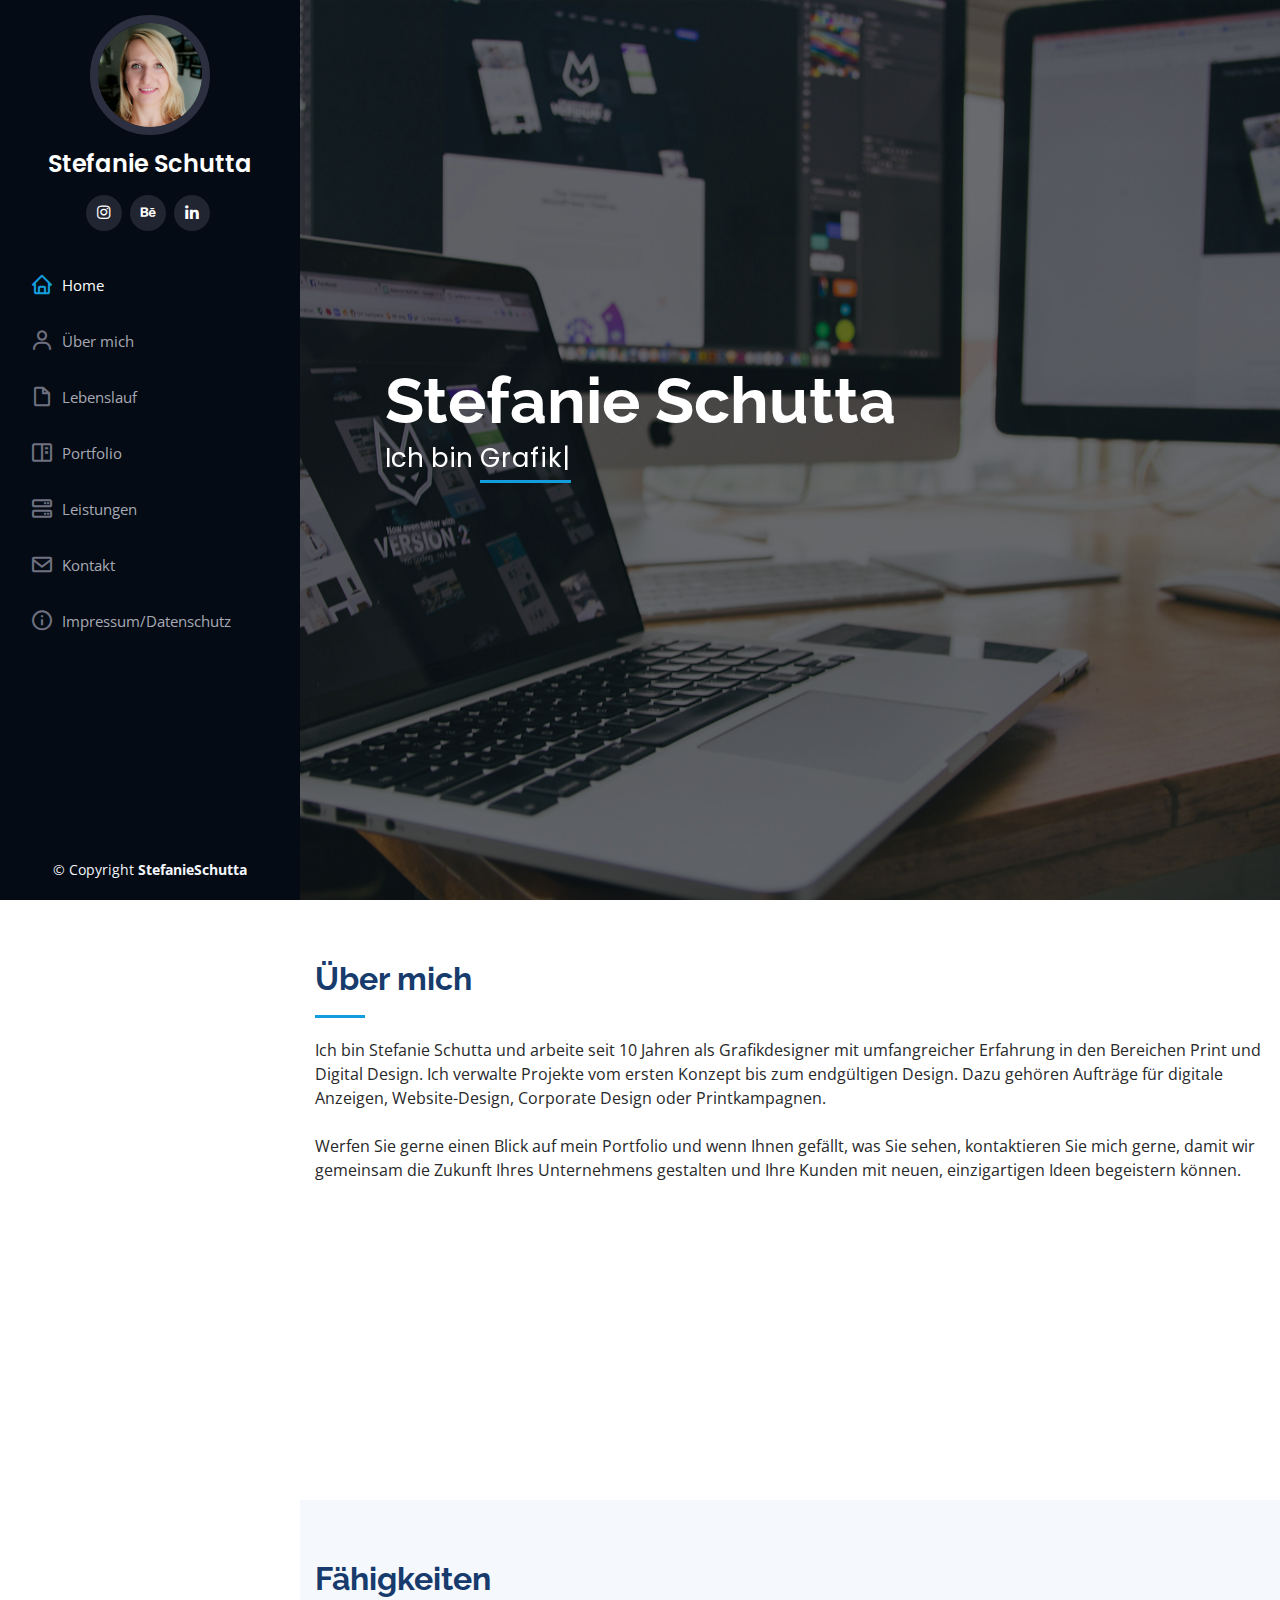
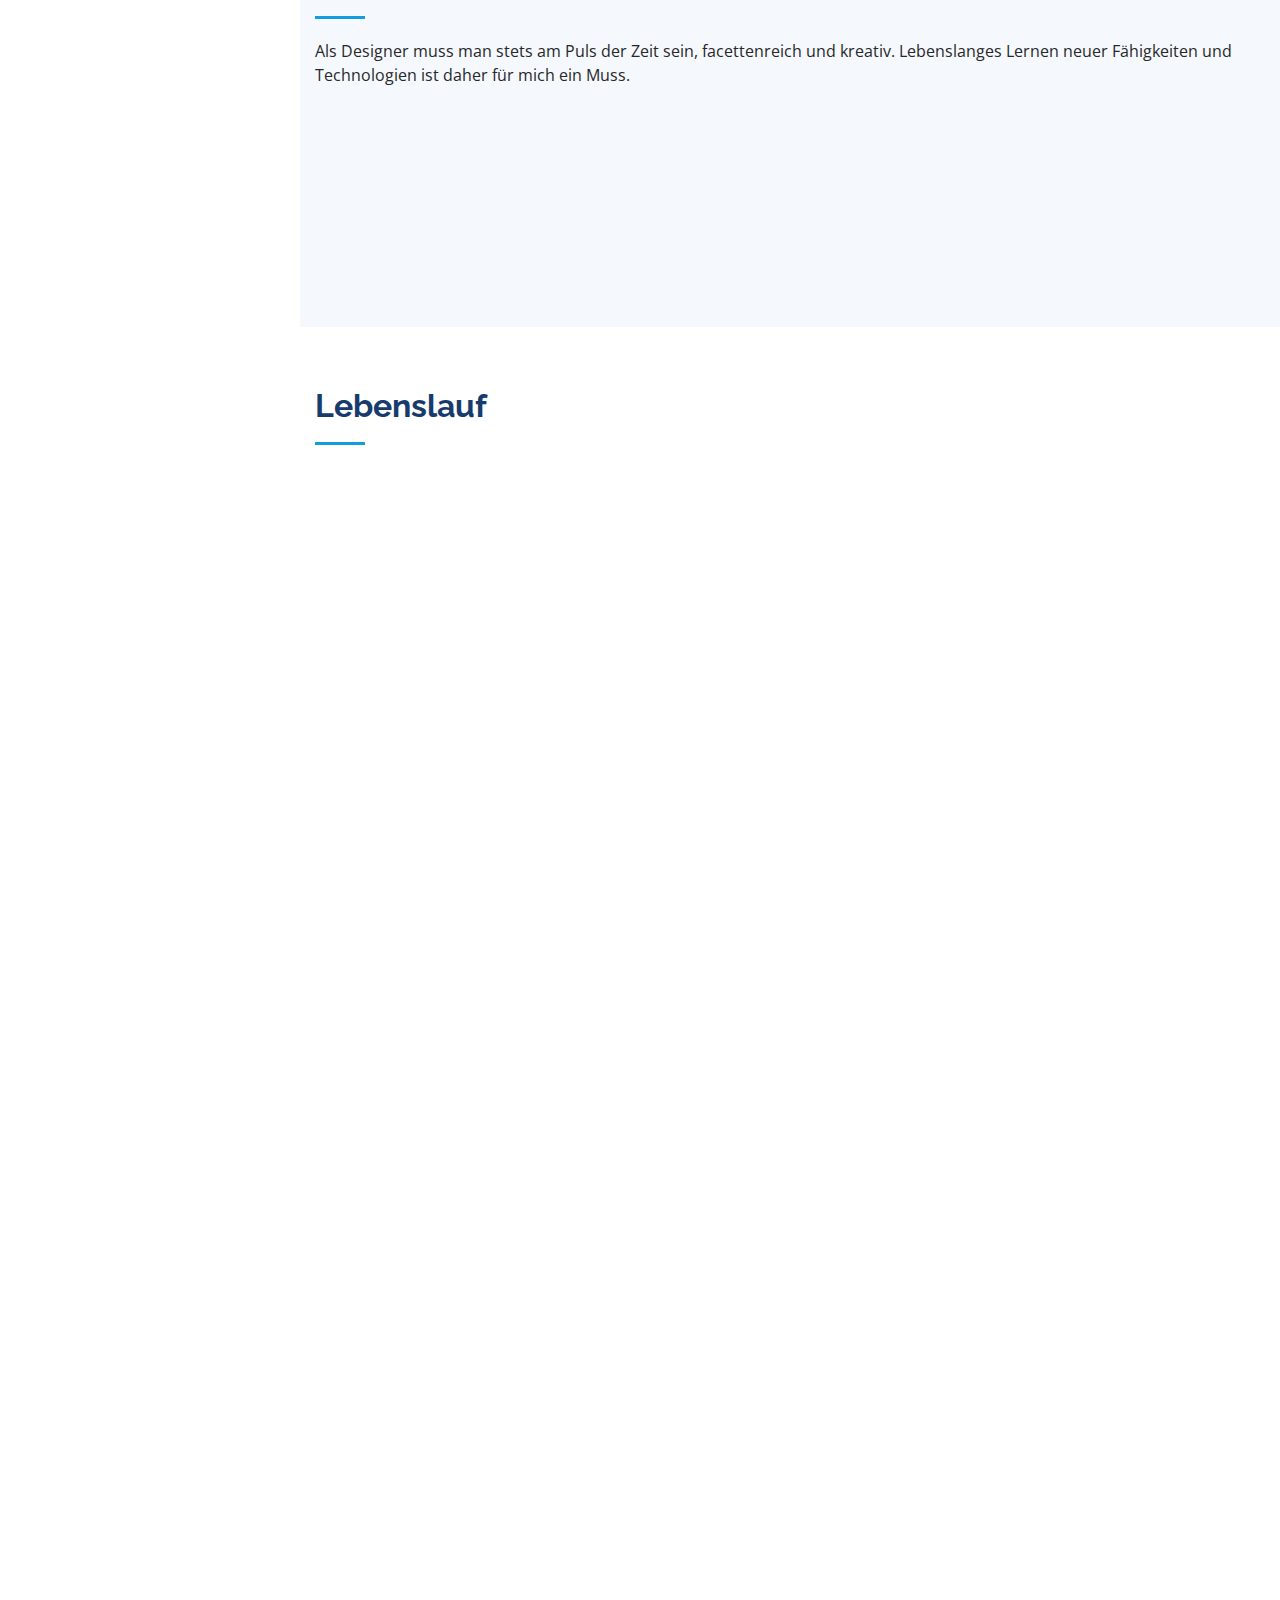
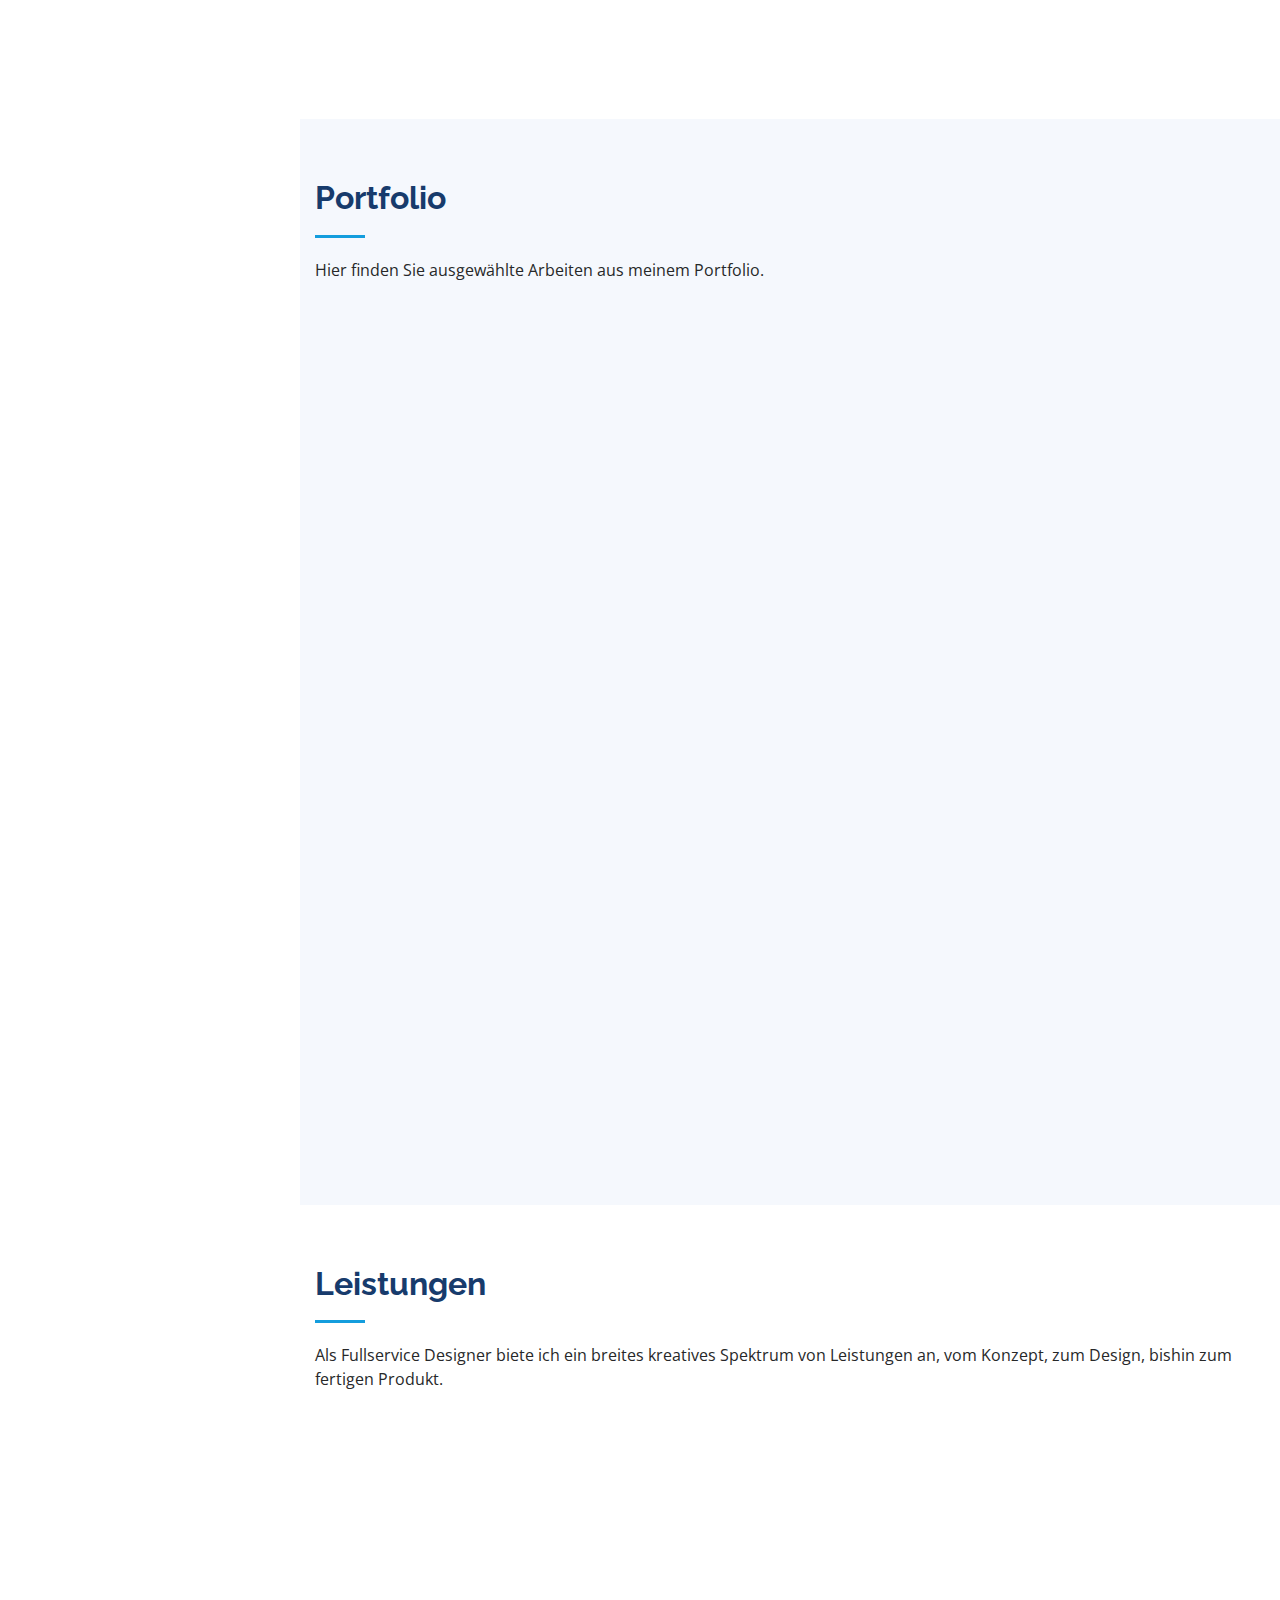
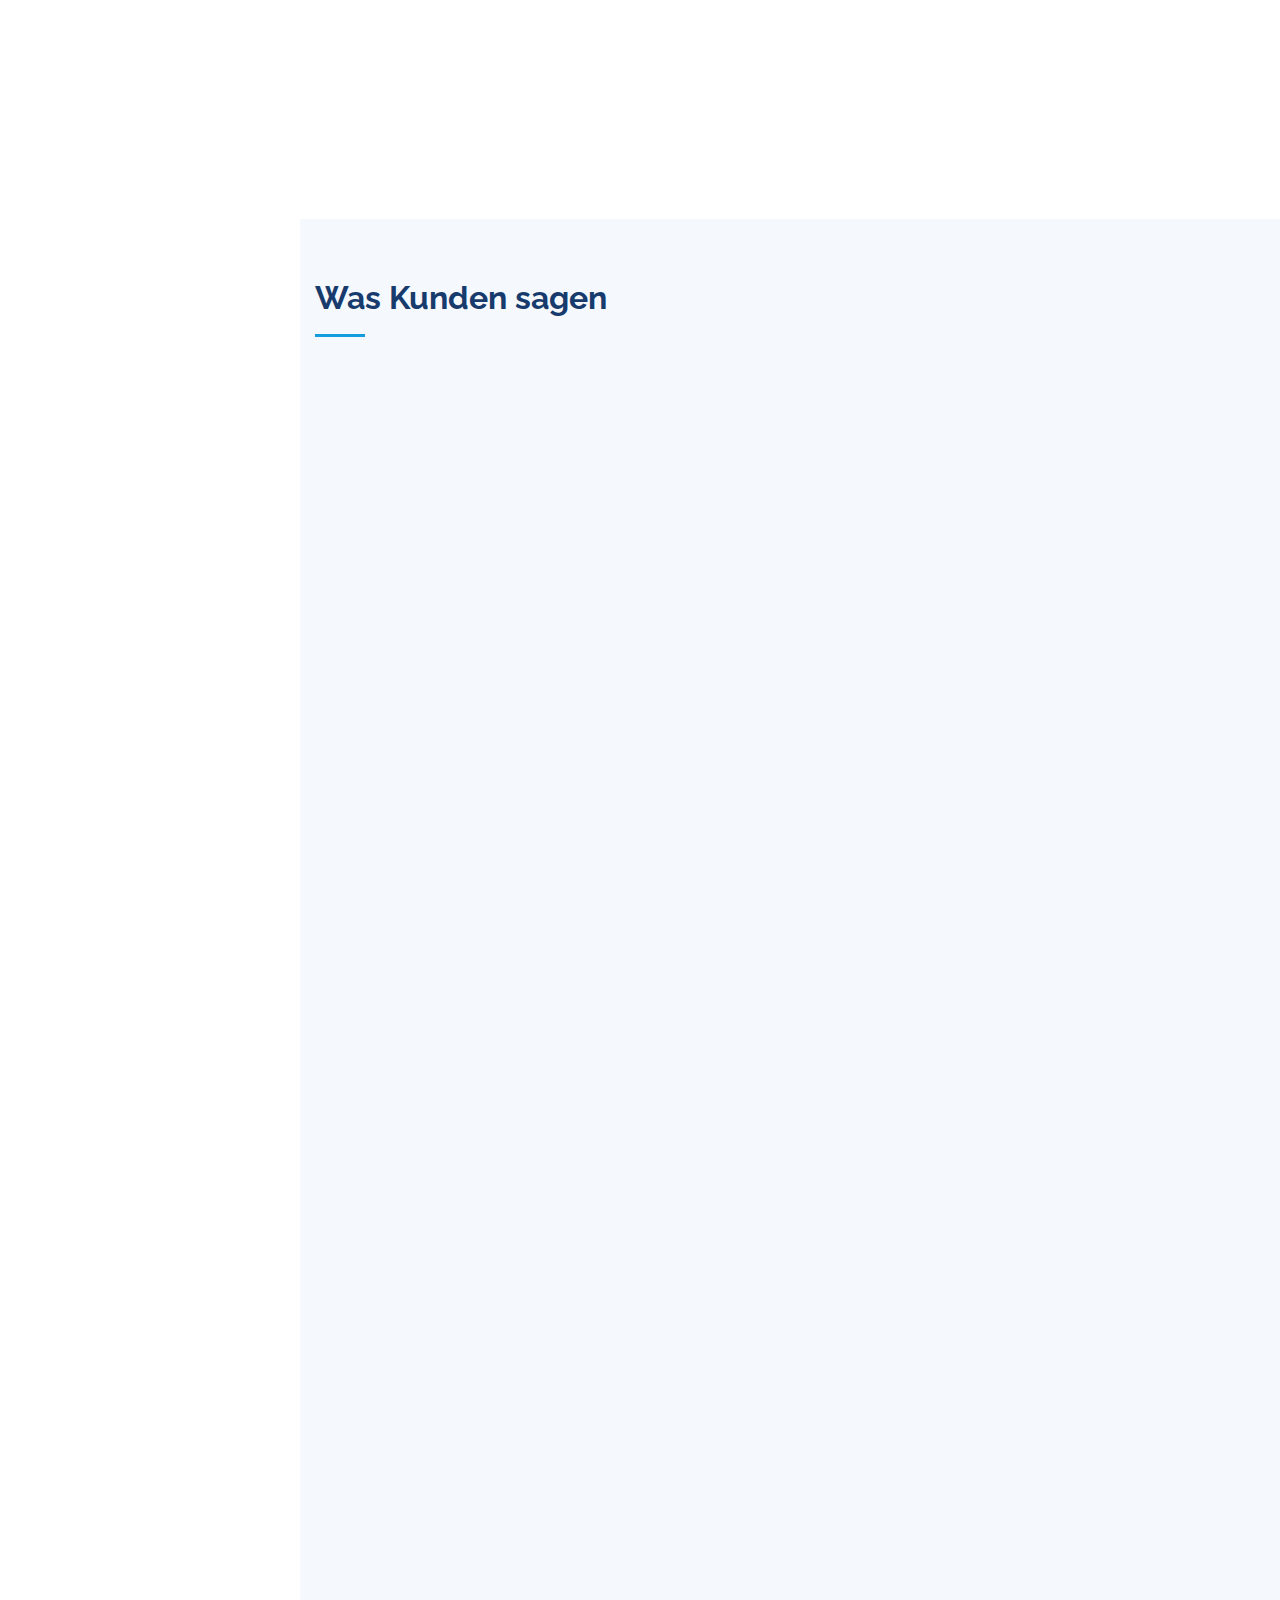
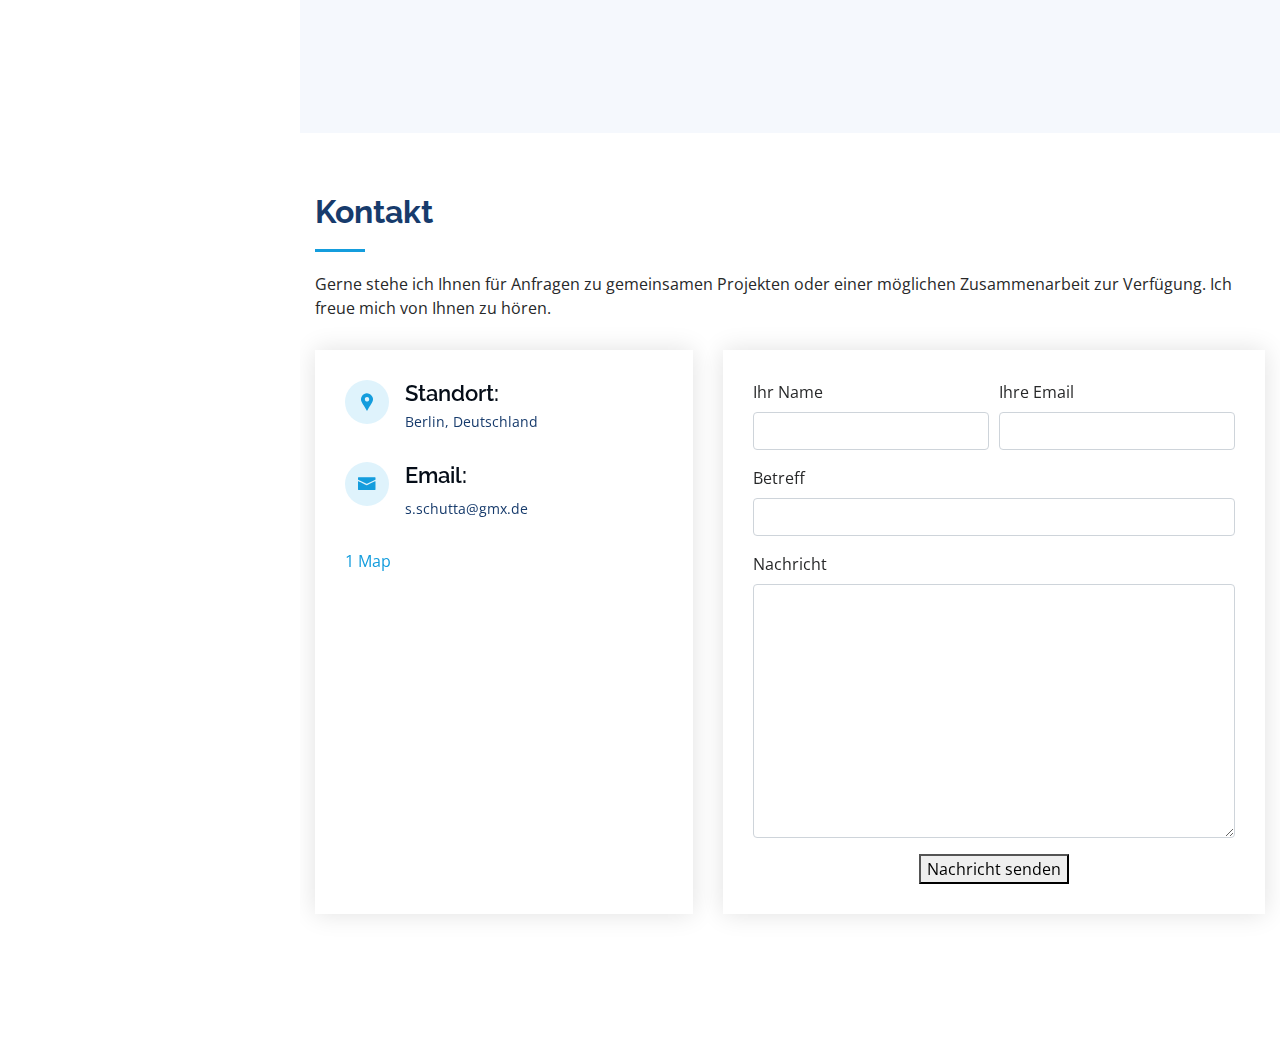
==== commit 9abdc7bc: "contact form" ====
--- a/index.html
+++ b/index.html
@@ -1,5 +1,5 @@
 <!DOCTYPE html>
-<html lang="en">
+<html lang="de">
 
 <head>
   <meta charset="utf-8">
@@ -227,9 +227,9 @@
               <h4>Grafik Designer</h4>
               <h5>2018</h5>
               <p><em>AID Kurse</em></p>
-              <a href="https://drive.google.com/file/d/1MpIVhgfFs6sYKoUA3I6n47gQebhSnUtV/view?usp=sharing" target="blank"> Zertifikat - Informationen visualisieren</a>
+              <a href="https://drive.google.com/file/d/1MpIVhgfFs6sYKoUA3I6n47gQebhSnUtV/view?uspsharing" target="blank"> Zertifikat - Informationen visualisieren</a>
               <p> Infografik - Aufarbeitung komplexer Daten, Visualisierungs- <br> möglichkeiten, Recherchemöglichkeiten </p>
-              <a href=https://drive.google.com/file/d/1bU2bWT2YngvFWQ8CapkrQ-Ud8IA6S81X/view?usp=sharing" target="blank"> Zertifikat - Editorial Illustrationen</a>
+              <a href="https://drive.google.com/file/d/1bU2bWT2YngvFWQ8CapkrQ-Ud8IA6S81X/view?uspsharing" target="blank"> Zertifikat - Editorial Illustrationen</a>
               <p> Einführung, Entwicklung von Illustrationen für eine Kolumne und einen Artikel mit Fokus auf Skizze, Reinzeichnung und Layout </p>
             </div>
           </div>
@@ -406,7 +406,7 @@
 
         <div class="section-title">
           <h2>Leistungen</h2>
-          <p>Als Fullservice Designer biete ich ein breites kreatives Spektrum von Leistungen an, vom Konzept, zum Design, bishin zum fertigen Produkt. </p>
+          <p>Als Fullservice Designer biete ich ein breites kreatives Spektrum von Leistungen an, vom Konzept, zum Design, bishin zum fertigen Produkt.  </p>
         </div>
 
         <div class="row">
@@ -505,19 +505,20 @@
             </div>
 
       </div>
-    </section><!-- End Testimonials Section -->
+    </section> <!-- End Testimonials Section -->
 
     <!-- ======= Contact Section ======= -->
     <section id="contact" class="contact">
       <div class="container">
 
         <div class="section-title">
+          
           <h2>Kontakt</h2>
           <p>Gerne stehe ich Ihnen für Anfragen zu gemeinsamen Projekten oder einer möglichen Zusammenarbeit zur Verfügung. Ich freue
           mich von Ihnen zu hören.</p>
         </div>
 
-        <div class="row" data-aos="fade-in">
+        <div class="row aos-init aos-animate" data-aos="fade-in">
 
           <div class="col-lg-5 d-flex align-items-stretch">
             <div class="info">
@@ -549,51 +550,47 @@
                     to.parentNode.insertBefore(s, to);
                   })();</script><a href="https://1map.com/de/map-embed">1 Map</a>
               </div> <!--stop own code-->
-
-    </div>
-
-          </div>
-
-          <div class="col-lg-7 mt-5 mt-lg-0 d-flex align-items-stretch">
-            <form action="https://formspree.io/f/mbjpwjeg" method="post" role="form" class="php-email-form" >
+            </div>
+    
+
+          </div>
+         <div class="col-lg-7 mt-5 mt-lg-0 d-flex align-items-stretch">
+            <div class="info">
+          <form action="https://formspree.io/f/mbjpwjeg" method="POST">
               <div class="form-row">
                 <div class="form-group col-md-6">
-
-<!-- modify this form HTML and place wherever you want your form -->
-
-           <form action="https://formspree.io/f/mbjpwjeg" method="POST">
                   <label for="name">Ihr Name</label>
-                  <input type="text" name="name" class="form-control" id="name"/>
+                  <input type="text" name="name" class="form-control" id="name" data-rule="minlen:4" data-msg="Please enter at least 4 chars" />
+                   <div class="validate"></div>
+                 </div>
+                 <div class="form-group col-md-6">
+                  <label for="name">Ihre Email</label>
+                  <input type="email" class="form-control" name="email" id="email" data-rule="email" data-msg="Please enter a valid email" />
                   <div class="validate"></div>
                 </div>
-                <div class="form-group col-md-6">
-                  <label for="name">Ihre Email</label>
-                  <input type="email" class="form-control" name="email" id="email"/>
-                  <div class="validate"></div>
-                </div>
               </div>
               <div class="form-group">
                 <label for="name">Betreff</label>
-                <input type="text" class="form-control" name="subject" id="subject"/>
+                <input type="text" class="form-control" name="subject" id="subject" data-rule="minlen:4" data-msg="Please enter at least 8 chars of subject" />
                 <div class="validate"></div>
               </div>
               <div class="form-group">
                 <label for="name">Nachricht</label>
-                <textarea class="form-control" name="message" rows="10" data-msg="Please write something for us"></textarea>
+                <textarea class="form-control" name="message" rows="10" data-rule="required" data-msg="Please write something for us"></textarea>
                 <div class="validate"></div>
               </div>
-              <div>
-                <div class="loading">Lädt</div>
-                <div class="sent-message">Ihre Nachricht wurde gesendet. Vielen Dank!</div>
+              <div class="mb-3">
               </div>
               <div class="text-center"><button type="submit">Nachricht senden</button></div>
-            </form>
-          </div>
-
-        </div>
-
-      </div>
-    </section><!-- End Contact Section -->
+          </form>
+        </div>
+      </div>
+         
+        </div>
+
+
+
+    </section> <!-- End Contact Section -->
 
   </main><!-- End #main -->
 
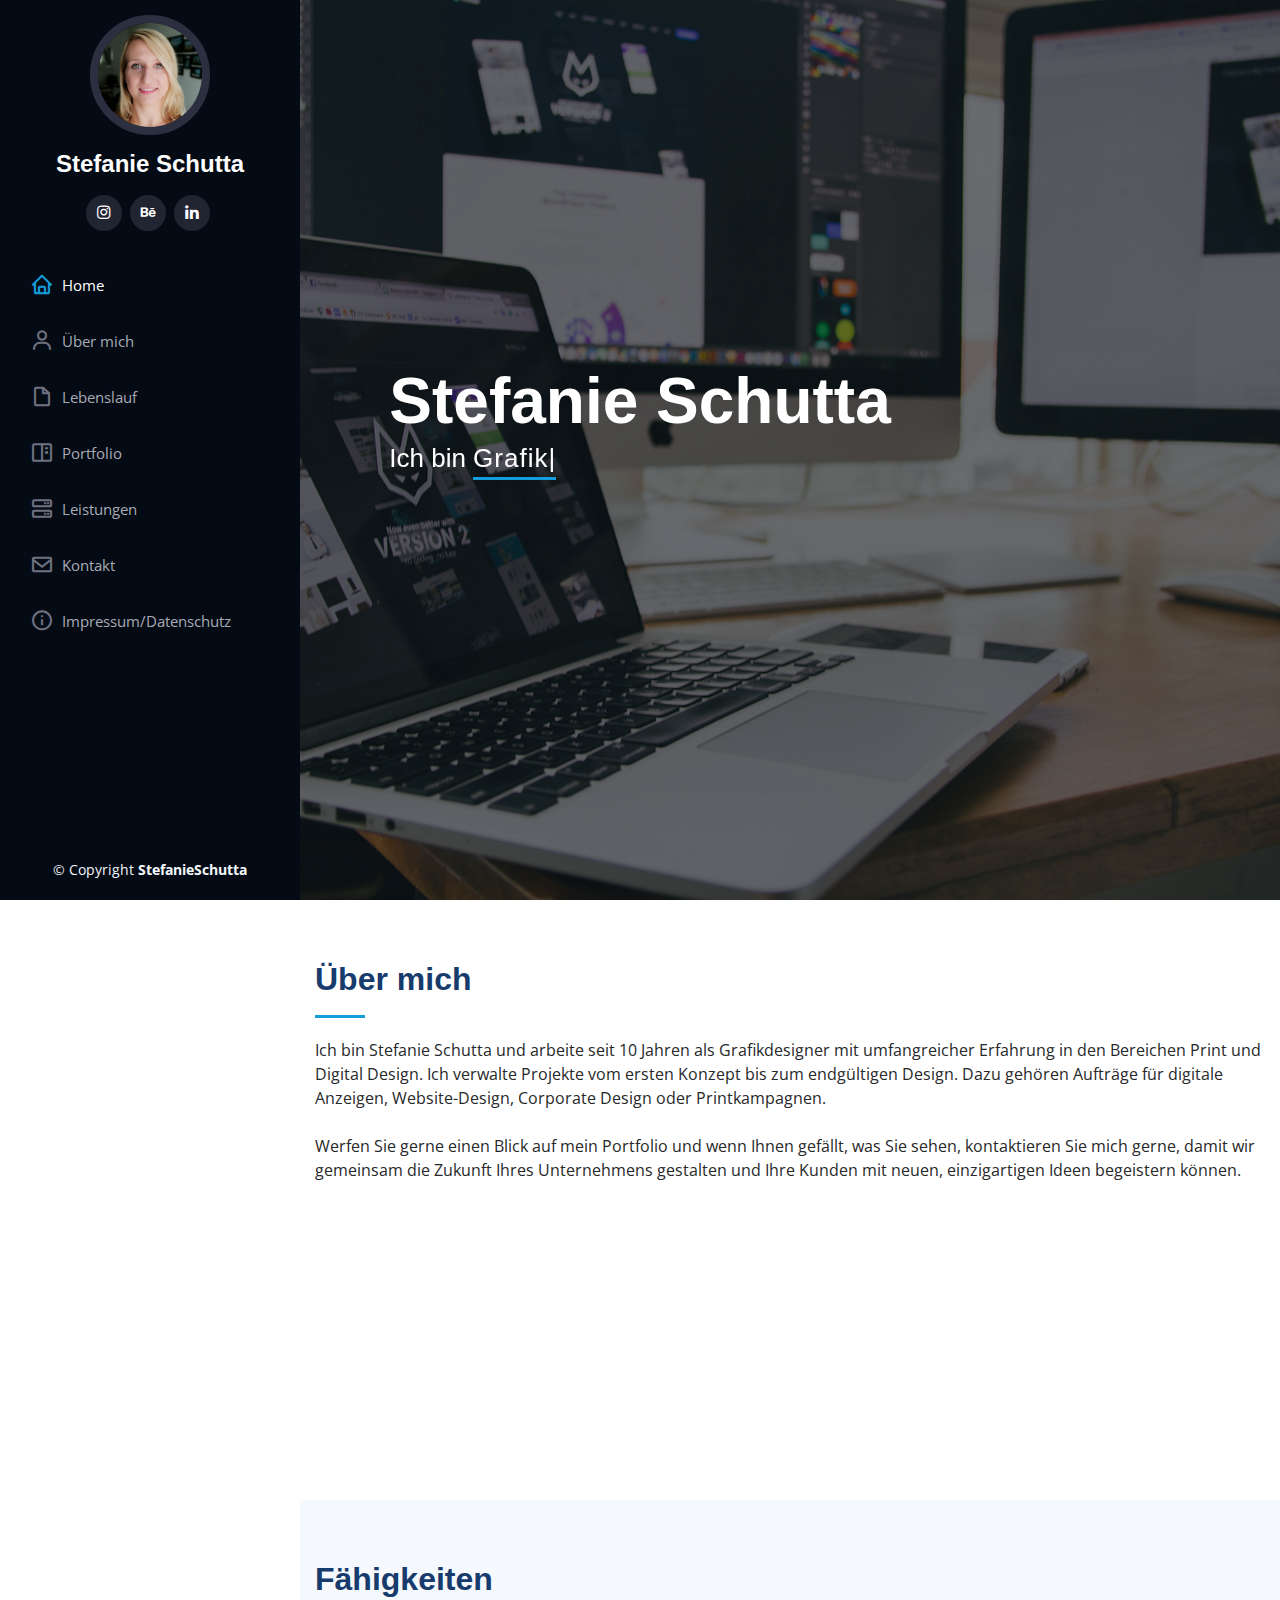
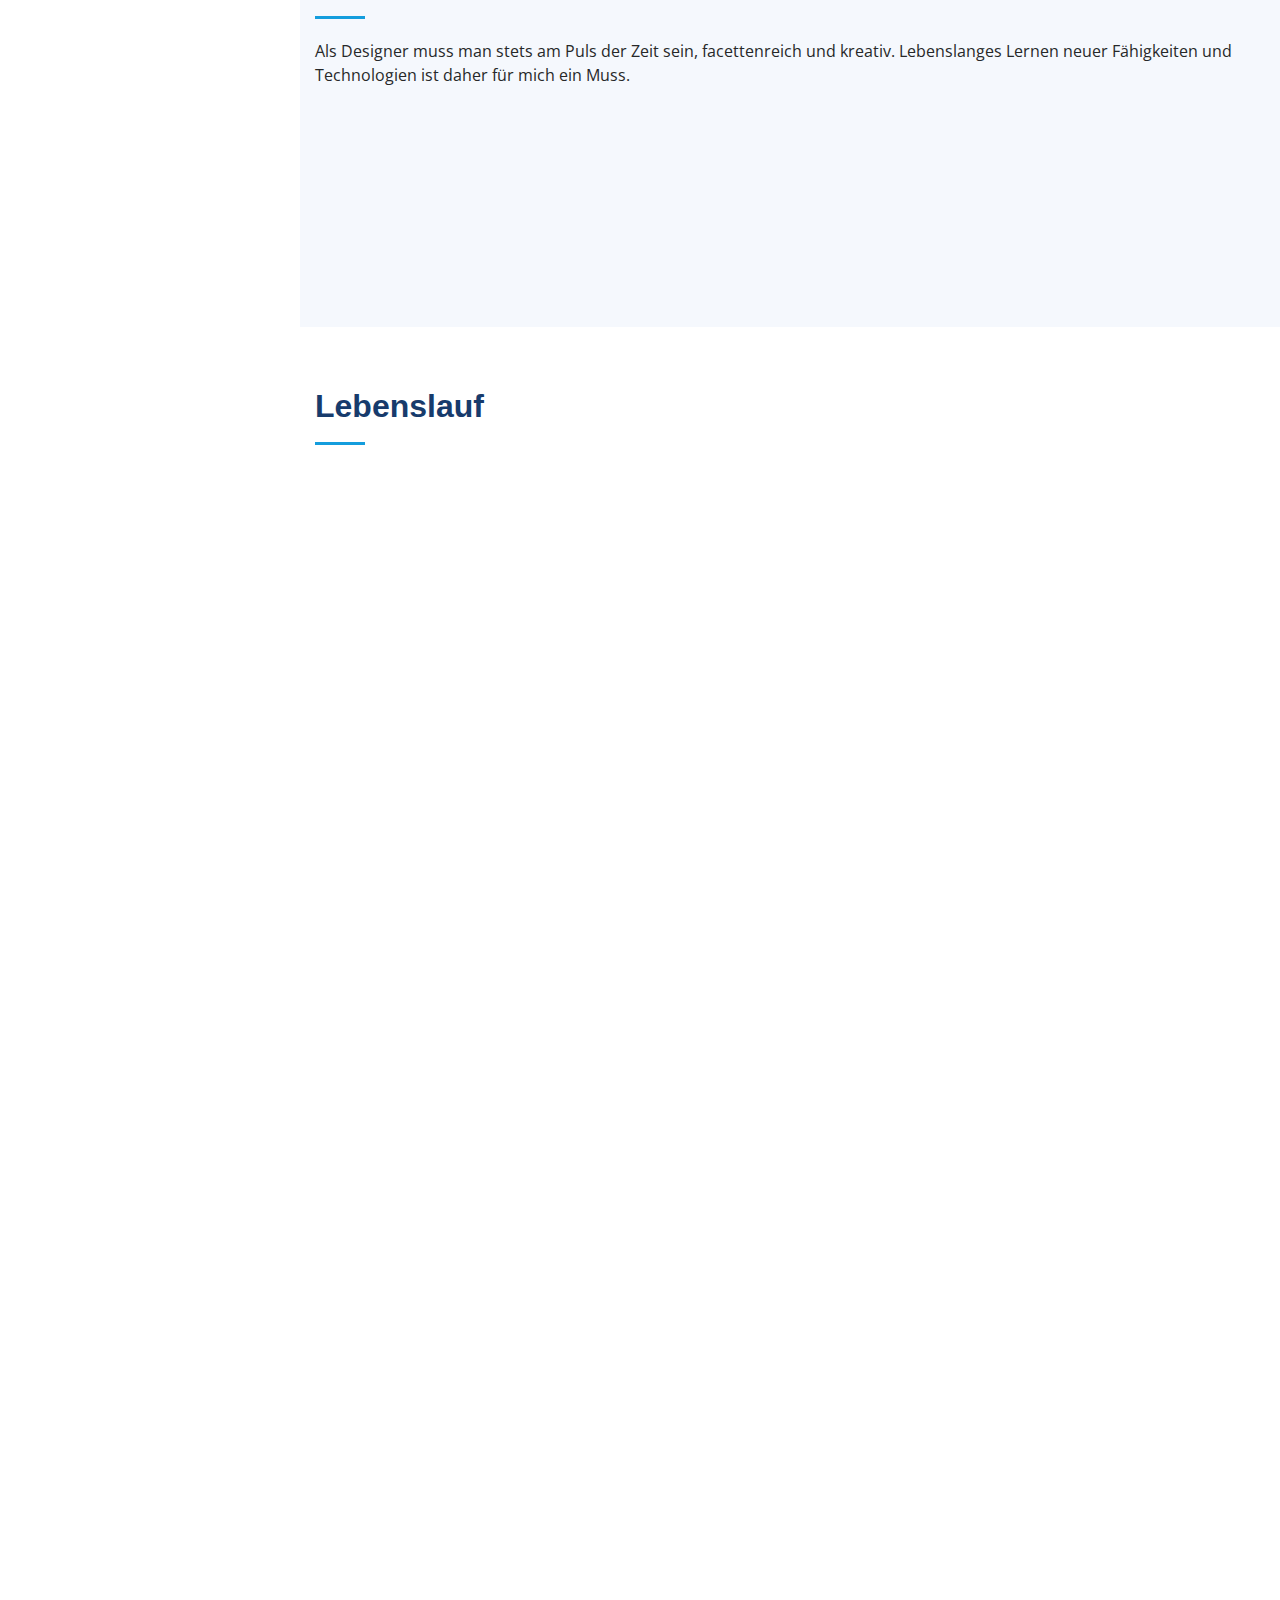
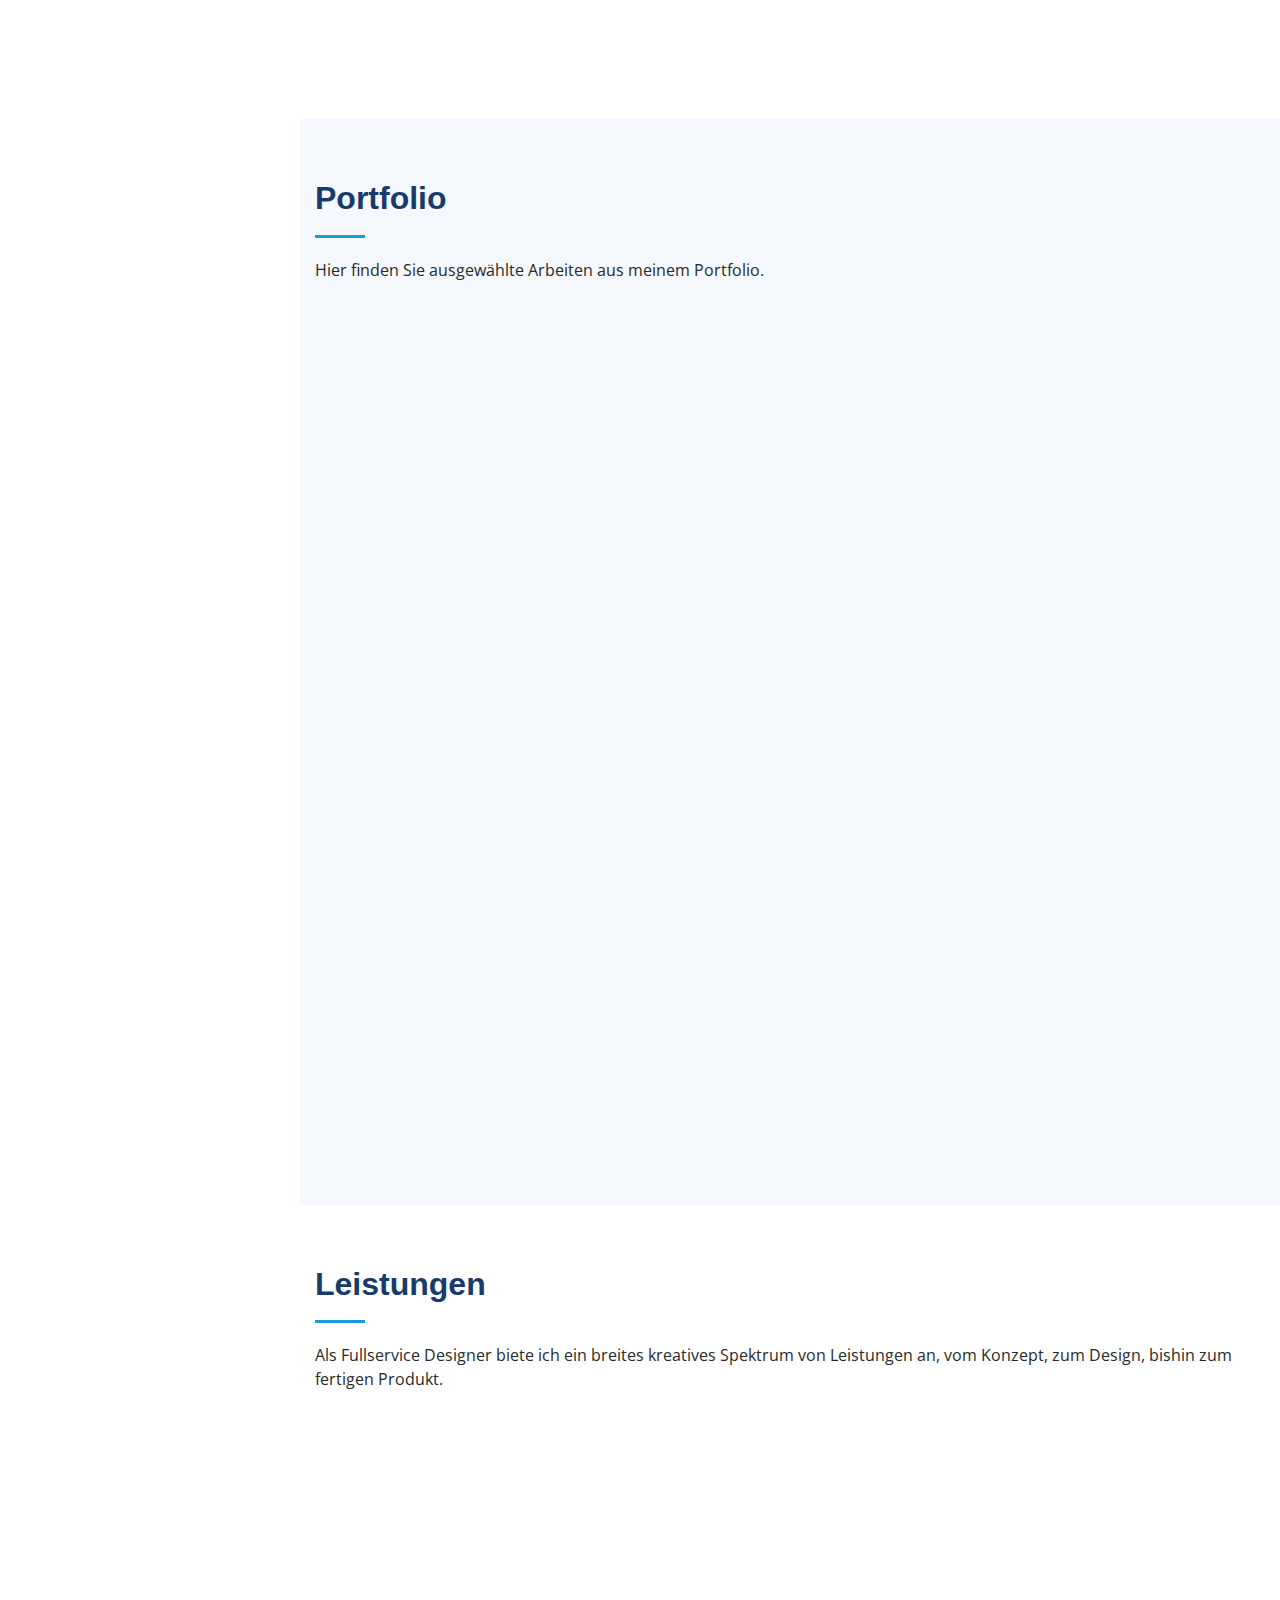
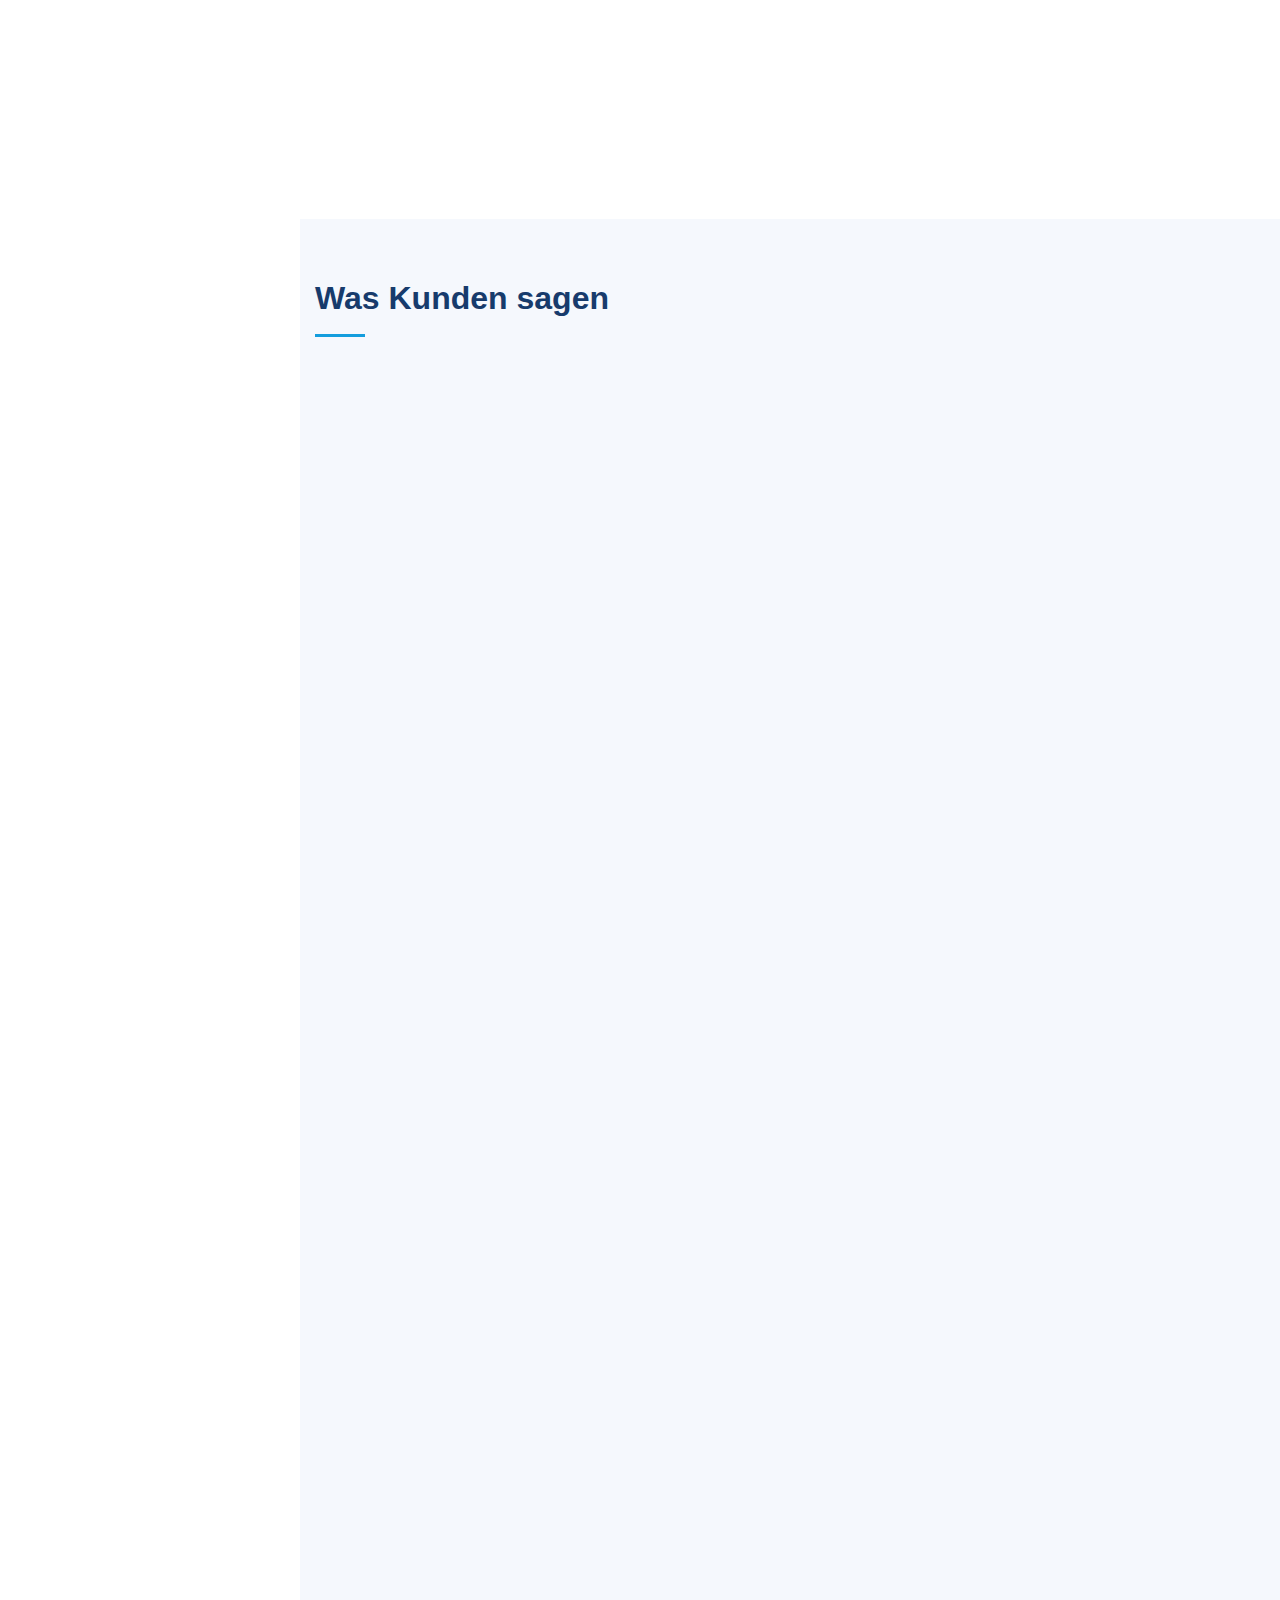
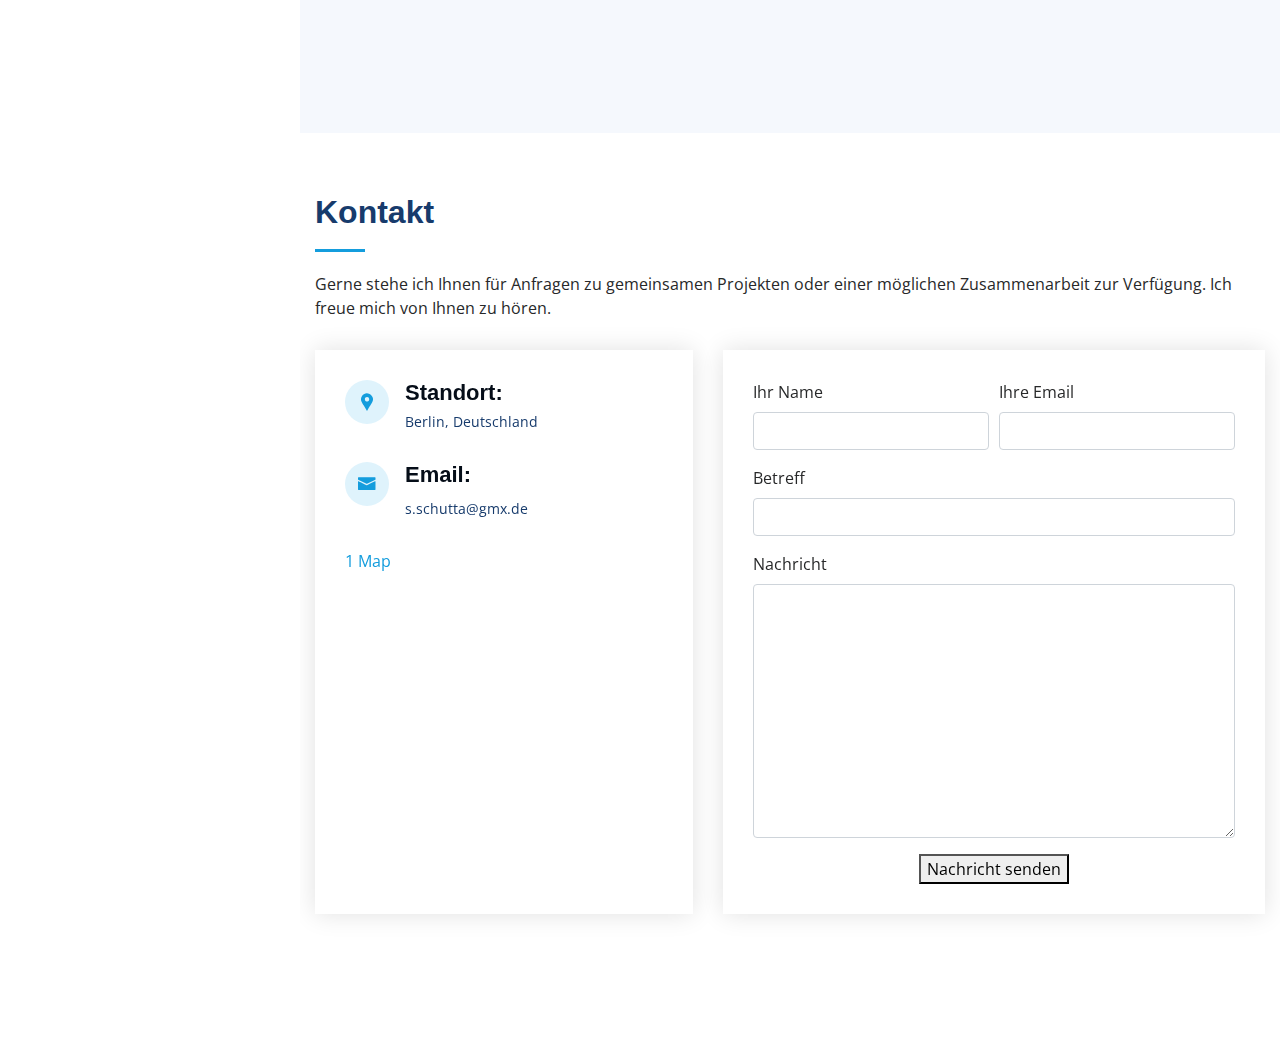
==== commit 1c253142: "markup issues" ====
--- a/index.html
+++ b/index.html
@@ -1,633 +1,1026 @@
 <!DOCTYPE html>
 <html lang="de">
-
-<head>
-  <meta charset="utf-8">
-  <meta content="width=device-width, initial-scale=1.0" name="viewport">
-
-  <title>Stefanie Schutta - Art Director & Grafik Designer</title>
-  <meta content="" name="description">
-  <meta content="" name="keywords">
-
-  <!-- Favicons -->
-  <link href="assets/img/favicon.png" rel="icon">
-  <link href="assets/img/apple-touch-icon.png" rel="apple-touch-icon">
-
-  <!-- Google Fonts -->
-  <link href="https://fonts.googleapis.com/css?family=Open+Sans:300,300i,400,400i,600,600i,700,700i|Raleway:300,300i,400,400i,500,500i,600,600i,700,700i|Poppins:300,300i,400,400i,500,500i,600,600i,700,700i" rel="stylesheet">
-
-  <!-- Vendor CSS Files -->
-  <link href="assets/vendor/bootstrap/css/bootstrap.min.css" rel="stylesheet">
-  <link href="assets/vendor/icofont/icofont.min.css" rel="stylesheet">
-  <link href="assets/vendor/boxicons/css/boxicons.min.css" rel="stylesheet">
-  <link href="assets/vendor/venobox/venobox.css" rel="stylesheet">
-  <link href="assets/vendor/owl.carousel/assets/owl.carousel.min.css" rel="stylesheet">
-  <link href="assets/vendor/aos/aos.css" rel="stylesheet">
-
-  <!-- Template Main CSS File -->
-  <link href="assets/css/style.css" rel="stylesheet">
-
-  <!-- =======================================================
+  <head>
+    <meta charset="utf-8" />
+    <meta content="width=device-width, initial-scale=1.0" name="viewport" />
+
+    <title>Stefanie Schutta - Art Director & Grafik Designer</title>
+    <meta content="" name="description" />
+    <meta content="" name="keywords" />
+
+    <!-- Favicons -->
+    <link href="assets/img/favicon.png" rel="icon" />
+    <link href="assets/img/apple-touch-icon.png" rel="apple-touch-icon" />
+
+    <!-- Google Fonts -->
+    <link
+      href="https://fonts.googleapis.com/css?family=Open+Sans:300,300i,400,400i,600,600i,700,700i
+      Raleway:300,300i,400,400i,500,500i,600,600i,700,700i
+      Poppins:300,300i,400,400i,500,500i,600,600i,700,700i"
+      rel="stylesheet"
+    />
+
+    <!-- Vendor CSS Files -->
+    <link
+      href="assets/vendor/bootstrap/css/bootstrap.min.css"
+      rel="stylesheet"
+    />
+    <link href="assets/vendor/icofont/icofont.min.css" rel="stylesheet" />
+    <link href="assets/vendor/boxicons/css/boxicons.min.css" rel="stylesheet" />
+    <link href="assets/vendor/venobox/venobox.css" rel="stylesheet" />
+    <link
+      href="assets/vendor/owl.carousel/assets/owl.carousel.min.css"
+      rel="stylesheet"
+    />
+    <link href="assets/vendor/aos/aos.css" rel="stylesheet" />
+
+    <!-- Template Main CSS File -->
+    <link href="assets/css/style.css" rel="stylesheet" />
+
+    <!-- =======================================================
   * Template Name: iPortfolio - v1.5.0
   * Template URL: https://bootstrapmade.com/iportfolio-bootstrap-portfolio-websites-template/
   * Author: BootstrapMade.com
   * License: https://bootstrapmade.com/license/
   ======================================================== -->
-</head>
-
-<body>
-
-  <!-- ======= Mobile nav toggle button ======= -->
-  <button type="button" class="mobile-nav-toggle d-xl-none"><i class="icofont-navigation-menu"></i></button>
-
-  <!-- ======= Header ======= -->
-  <header id="header">
-    <div class="d-flex flex-column">
-
-      <div class="profile">
-        <img src="assets/img/profile-img.jpg" alt="" class="img-fluid rounded-circle">
-        <h1 class="text-light"><a href="index.html">Stefanie Schutta</a></h1>
-        <div class="social-links mt-3 text-center">
-        <!-- <a href="#" class="twitter"><i class="bx bxl-twitter"></i></a>--> 
-         <!--<a href="#" class="facebook"><i class="bx bxl-facebook"></i></a>--> 
-          <a href="https://www.instagram.com/stefanie.schutta/" target="blank" class="instagram"><i class="bx bxl-instagram"></i></a>
-          <a href="https://www.behance.net/stefanieschutta" target="blank" class="google-plus"><i class='bx bxl-behance'></i></a>
-          <a href="https://www.linkedin.com/in/stefanie-schutta-068b83188/" target="blank" class="linkedin"><i class="bx bxl-linkedin"></i></a>
+  </head>
+
+  <body>
+    <!-- ======= Mobile nav toggle button ======= -->
+    <button type="button" class="mobile-nav-toggle d-xl-none">
+      <i class="icofont-navigation-menu"></i>
+    </button>
+
+    <!-- ======= Header ======= -->
+    <header id="header">
+      <div class="d-flex flex-column">
+        <div class="profile">
+          <img
+            src="assets/img/profile-img.jpg"
+            alt=""
+            class="img-fluid rounded-circle"
+          />
+          <h1 class="text-light"><a href="index.html">Stefanie Schutta</a></h1>
+          <div class="social-links mt-3 text-center">
+            <!-- <a href="#" class="twitter"><i class="bx bxl-twitter"></i></a>-->
+            <!--<a href="#" class="facebook"><i class="bx bxl-facebook"></i></a>-->
+            <a
+              href="https://www.instagram.com/stefanie.schutta/"
+              target="blank"
+              class="instagram"
+              ><i class="bx bxl-instagram"></i
+            ></a>
+            <a
+              href="https://www.behance.net/stefanieschutta"
+              target="blank"
+              class="google-plus"
+              ><i class="bx bxl-behance"></i
+            ></a>
+            <a
+              href="https://www.linkedin.com/in/stefanie-schutta-068b83188/"
+              target="blank"
+              class="linkedin"
+              ><i class="bx bxl-linkedin"></i
+            ></a>
+          </div>
+        </div>
+
+        <nav class="nav-menu">
+          <ul>
+            <li class="active">
+              <a href="index.html"
+                ><i class="bx bx-home"></i> <span>Home</span></a
+              >
+            </li>
+            <li>
+              <a href="#about"
+                ><i class="bx bx-user"></i> <span>Über mich</span></a
+              >
+            </li>
+            <li>
+              <a href="#resume"
+                ><i class="bx bx-file-blank"></i> <span>Lebenslauf</span></a
+              >
+            </li>
+            <li>
+              <a href="#portfolio"
+                ><i class="bx bx-book-content"></i>Portfolio</a
+              >
+            </li>
+            <li>
+              <a href="#services"><i class="bx bx-server"></i>Leistungen</a>
+            </li>
+            <li>
+              <a href="#contact"><i class="bx bx-envelope"></i>Kontakt</a>
+            </li>
+            <li>
+              <a href="impressum.html"
+                ><i class="bx bx-info-circle"></i>Impressum/Datenschutz</a
+              >
+            </li>
+          </ul>
+        </nav>
+        <!-- .nav-menu -->
+        <button type="button" class="mobile-nav-toggle d-xl-none">
+          <i class="icofont-navigation-menu"></i>
+        </button>
+      </div>
+    </header>
+    <!-- End Header -->
+
+    <!-- ======= Hero Section ======= -->
+    <section
+      id="hero"
+      class="d-flex flex-column justify-content-center align-items-center"
+    >
+      <div class="hero-container" data-aos="fade-in">
+        <h1>Stefanie Schutta</h1>
+        <p>
+          Ich bin
+          <span
+            class="typed"
+            data-typed-items="Grafik Designerin, User Interface Designerin, Fotografin"
+          ></span>
+        </p>
+      </div>
+    </section>
+    <!-- End Hero -->
+
+    <main id="main">
+      <!-- ======= About Section ======= -->
+      <section id="about" class="about">
+        <div class="container">
+          <div class="section-title">
+            <h2>Über mich</h2>
+            <p>
+              Ich bin Stefanie Schutta und arbeite seit 10 Jahren als
+              Grafikdesigner mit umfangreicher Erfahrung in den Bereichen Print
+              und Digital Design. Ich verwalte Projekte vom ersten Konzept bis
+              zum endgültigen Design. Dazu gehören Aufträge für digitale
+              Anzeigen, Website-Design, Corporate Design oder Printkampagnen.
+              <br />
+              <br />
+              Werfen Sie gerne einen Blick auf mein Portfolio und wenn Ihnen
+              gefällt, was Sie sehen, kontaktieren Sie mich gerne, damit wir
+              gemeinsam die Zukunft Ihres Unternehmens gestalten und Ihre Kunden
+              mit neuen, einzigartigen Ideen begeistern können.
+            </p>
+          </div>
+
+          <div class="row">
+            <div class="col-lg-4" data-aos="fade-right">
+              <img src="assets/img/profile-img.jpg" class="img-fluid" alt="" />
+            </div>
+            <div class="col-lg-8 pt-4 pt-lg-0 content" data-aos="fade-left">
+              <h3>Staatl. geprüfte Grafik Designerin</h3>
+              <p class="font-italic"></p>
+              <div class="row">
+                <div class="col-lg-6">
+                  <ul>
+                    <li>
+                      <i class="icofont-rounded-right"></i>
+                      <strong>Geburtsdatum:</strong> 8. April 1987
+                    </li>
+                    <li>
+                      <i class="icofont-rounded-right"></i>
+                      <strong>Stadt:</strong> Berlin, Deutschland
+                    </li>
+                  </ul>
+                </div>
+                <div class="col-lg-6">
+                  <ul>
+                    <li>
+                      <i class="icofont-rounded-right"></i>
+                      <strong>Abschluss:</strong> Staatl. geprüfte Grafik
+                      Designerin
+                    </li>
+                    <li>
+                      <i class="icofont-rounded-right"></i>
+                      <strong>Email:</strong> s.schutta@gmx.de
+                    </li>
+                  </ul>
+                </div>
+              </div>
+              <p></p>
+            </div>
+          </div>
+        </div>
+      </section>
+      <!-- End About Section -->
+
+      <!-- ======= Skills Section ======= -->
+      <section id="skills" class="skills section-bg">
+        <div class="container">
+          <div class="section-title">
+            <h2>Fähigkeiten</h2>
+            <p>
+              Als Designer muss man stets am Puls der Zeit sein, facettenreich
+              und kreativ. Lebenslanges Lernen neuer Fähigkeiten und
+              Technologien ist daher für mich ein Muss.
+            </p>
+          </div>
+
+          <div class="row skills-content">
+            <div class="col-lg-6" data-aos="fade-up">
+              <div class="progress">
+                <span class="skill">
+                  Adobe Photoshop <i class="val">90%</i></span
+                >
+                <div class="progress-bar-wrap">
+                  <div
+                    class="progress-bar"
+                    role="progressbar"
+                    aria-valuenow="90"
+                    aria-valuemin="0"
+                    aria-valuemax="100"
+                  ></div>
+                </div>
+              </div>
+
+              <div class="progress">
+                <span class="skill"
+                  >Adobe Illustrator <i class="val">90%</i></span
+                >
+                <div class="progress-bar-wrap">
+                  <div
+                    class="progress-bar"
+                    role="progressbar"
+                    aria-valuenow="90"
+                    aria-valuemin="0"
+                    aria-valuemax="100"
+                  ></div>
+                </div>
+              </div>
+
+              <div class="progress">
+                <span class="skill">Adobe XD <i class="val">80%</i></span>
+                <div class="progress-bar-wrap">
+                  <div
+                    class="progress-bar"
+                    role="progressbar"
+                    aria-valuenow="80"
+                    aria-valuemin="0"
+                    aria-valuemax="100"
+                  ></div>
+                </div>
+              </div>
+            </div>
+
+            <div class="col-lg-6" data-aos="fade-up" data-aos-delay="100">
+              <div class="progress">
+                <span class="skill">Adobe InDesign <i class="val">90%</i></span>
+                <div class="progress-bar-wrap">
+                  <div
+                    class="progress-bar"
+                    role="progressbar"
+                    aria-valuenow="90"
+                    aria-valuemin="0"
+                    aria-valuemax="100"
+                  ></div>
+                </div>
+              </div>
+
+              <div class="progress">
+                <span class="skill"
+                  >Adobe After Effects/Premiere Pro <i class="val">70%</i></span
+                >
+                <div class="progress-bar-wrap">
+                  <div
+                    class="progress-bar"
+                    role="progressbar"
+                    aria-valuenow="70"
+                    aria-valuemin="0"
+                    aria-valuemax="100"
+                  ></div>
+                </div>
+              </div>
+
+              <div class="progress">
+                <span class="skill"
+                  >HTML, CSS, Javascript <i class="val">50%</i></span
+                >
+                <div class="progress-bar-wrap">
+                  <div
+                    class="progress-bar"
+                    role="progressbar"
+                    aria-valuenow="50"
+                    aria-valuemin="0"
+                    aria-valuemax="100"
+                  ></div>
+                </div>
+              </div>
+            </div>
+          </div>
+        </div>
+      </section>
+      <!-- End Skills Section -->
+
+      <!-- ======= Resume Section ======= -->
+      <section id="resume" class="resume">
+        <div class="container">
+          <div class="section-title">
+            <h2>Lebenslauf</h2>
+            <p></p>
+          </div>
+
+          <div class="row">
+            <div class="col-lg-6" data-aos="fade-up">
+              <h3 class="resume-title">Aus- und Weiterbildung</h3>
+              <div class="resume-item">
+                <h4>She Codes Coding Workshop</h4>
+                <h5>2020</h5>
+                <p><em>Berlin, Deutschland</em></p>
+                <a
+                  href="https://www.shecodes.io/certificates/3514b4bc32b4c3baa635ea5c7fb184b9"
+                  target="blank"
+                >
+                  Zertifikat - Introduction to Coding</a
+                >
+                <p>HTML, CSS, Javascript</p>
+              </div>
+              <div class="resume-item">
+                <h4>Udemy Kurse</h4>
+                <h5>2020</h5>
+                <p><em>Berlin, Deutschland</em></p>
+                <a
+                  href="https://www.udemy.com/certificate/UC-dc643665-3787-4c6f-9378-20cfde6a3bdf/"
+                  target="blank"
+                >
+                  Zertifikat -After Effects CC Masterclass</a
+                >
+                <p>
+                  Visual Effects, Motion Graphics, Transitions, Motion Tracking
+                </p>
+                <a
+                  href="https://www.udemy.com/certificate/UC-71357375-f47a-4638-b426-47b8d178fbcd/"
+                  target="blank"
+                >
+                  Zertifikat - User Experience & User Interface Design</a
+                >
+                <p>
+                  User Experience Design, Design Thinking und Lean UX,
+                  Grundlagen von Human Centered Design, Personas, User Stories
+                  und Szenarien, Erstellen von Prototypen und Animationen in
+                  Adobe XD
+                </p>
+              </div>
+              <div class="resume-item">
+                <h4>Grafik Designer</h4>
+                <h5>2018</h5>
+                <p><em>AID Kurse</em></p>
+                <a
+                  href="https://drive.google.com/file/d/1MpIVhgfFs6sYKoUA3I6n47gQebhSnUtV/view?uspsharing"
+                  target="blank"
+                >
+                  Zertifikat - Informationen visualisieren</a
+                >
+                <p>
+                  Infografik - Aufarbeitung komplexer Daten, Visualisierungs-
+                  <br />
+                  möglichkeiten, Recherchemöglichkeiten
+                </p>
+                <a
+                  href="https://drive.google.com/file/d/1bU2bWT2YngvFWQ8CapkrQ-Ud8IA6S81X/view?uspsharing"
+                  target="blank"
+                >
+                  Zertifikat - Editorial Illustrationen</a
+                >
+                <p>
+                  Einführung, Entwicklung von Illustrationen für eine Kolumne
+                  und einen Artikel mit Fokus auf Skizze, Reinzeichnung und
+                  Layout
+                </p>
+              </div>
+            </div>
+            <div class="col-lg-6" data-aos="fade-up" data-aos-delay="100">
+              <h3 class="resume-title">Berufserfahrung</h3>
+              <div class="resume-item">
+                <h4>Art Director & Grafik Designer</h4>
+                <h5>2020 - Heute</h5>
+                <p><em>Berlin, Deutschland </em></p>
+                <ul>
+                  <li>Consulting & Social Media Design für Greytide, Berlin</li>
+                  <li>
+                    Konzept, Social Media Design, Produktfotografie für Gin
+                    Chilla Bar Berlin.
+                  </li>
+                  <li>
+                    Corporate Design für Currywurst Gin, Gin Chilla Bar Berlin
+                  </li>
+                </ul>
+              </div>
+              <div class="resume-item">
+                <h4>Senior Graphic Designer</h4>
+                <h5>2019 - 2020</h5>
+                <p><em>EL PATO Medien GmbH, Berlin</em></p>
+                <ul>
+                  <li>User Interface Design für diverse Produkte der GmbH</li>
+                  <li>Logo Design</li>
+                  <li>Animationen für Web Ads</li>
+                  <li>Kreation von Moodboards für diverse Kampagnen</li>
+                </ul>
+              </div>
+              <div class="resume-item">
+                <h4>Graphic Designer</h4>
+                <h5>2015 - 2019</h5>
+                <p><em>All you need GmbH, Berlin</em></p>
+                <ul>
+                  <li>Entwicklung und Überwachung des Corporate Designs</li>
+                  <li>
+                    Social Media Design, Web Design (animated Ads, Landingpages
+                    etc.)
+                  </li>
+                  <li>Produktfotografie, Foodfotografie</li>
+                </ul>
+              </div>
+              <div class="resume-item">
+                <h4>Graphic Designer</h4>
+                <h5>2010 - 2015</h5>
+                <p><em>WirmachenDruck GmbH, Berlin</em></p>
+                <ul>
+                  <li>Kreation von Printprodukten</li>
+                  <li>Großkundenbetreuung</li>
+                  <li>Qualitätsmanagement</li>
+                  <li>Führungsverantwortung</li>
+                </ul>
+              </div>
+            </div>
+          </div>
+        </div>
+      </section>
+      <!-- End Resume Section -->
+
+      <!-- ======= Portfolio Section ======= -->
+      <section id="portfolio" class="portfolio section-bg">
+        <div class="container">
+          <div class="section-title">
+            <h2>Portfolio</h2>
+            <p>Hier finden Sie ausgewählte Arbeiten aus meinem Portfolio.</p>
+          </div>
+
+          <div class="row" data-aos="fade-up">
+            <div class="col-lg-12 d-flex justify-content-center">
+              <ul id="portfolio-flters">
+                <li data-filter="*" class="filter-active">Alle</li>
+                <li data-filter=".filter-app">User Interface Design</li>
+                <li data-filter=".filter-card">Corporate Design</li>
+                <li data-filter=".filter-web">Grafik Design</li>
+              </ul>
+            </div>
+          </div>
+
+          <div
+            class="row portfolio-container"
+            data-aos="fade-up"
+            data-aos-delay="100"
+          >
+            <div class="col-lg-4 col-md-6 portfolio-item filter-card">
+              <div class="portfolio-wrap">
+                <img
+                  src="assets/img/portfolio/portfolio-1.jpg"
+                  class="img-fluid"
+                  alt=""
+                />
+                <div class="portfolio-links">
+                  <a
+                    href="assets/img/portfolio/portfolio-1.jpg"
+                    data-gall="portfolioGallery"
+                    class="venobox"
+                    title="App 1"
+                    ><i class="bx bx-plus"></i
+                  ></a>
+                  <a href="portfolio-details.html" title="More Details"
+                    ><i class="bx bx-link"></i
+                  ></a>
+                </div>
+              </div>
+            </div>
+
+            <div class="col-lg-4 col-md-6 portfolio-item filter-app">
+              <div class="portfolio-wrap">
+                <img
+                  src="assets/img/portfolio/portfolio-2.jpg"
+                  class="img-fluid"
+                  alt=""
+                />
+                <div class="portfolio-links">
+                  <a
+                    href="assets/img/portfolio/portfolio-2.jpg"
+                    data-gall="portfolioGallery"
+                    class="venobox"
+                    title="Web 3"
+                    ><i class="bx bx-plus"></i
+                  ></a>
+                  <a href="portfolio-details2.html" title="More Details"
+                    ><i class="bx bx-link"></i
+                  ></a>
+                </div>
+              </div>
+            </div>
+
+            <div class="col-lg-4 col-md-6 portfolio-item filter-app">
+              <div class="portfolio-wrap">
+                <img
+                  src="assets/img/portfolio/portfolio-3.jpg"
+                  class="img-fluid"
+                  alt=""
+                />
+                <div class="portfolio-links">
+                  <a
+                    href="assets/img/portfolio/portfolio-3.jpg"
+                    data-gall="portfolioGallery"
+                    class="venobox"
+                    title="App 2"
+                    ><i class="bx bx-plus"></i
+                  ></a>
+                  <a href="portfolio-details3.html" title="More Details"
+                    ><i class="bx bx-link"></i
+                  ></a>
+                </div>
+              </div>
+            </div>
+
+            <div class="col-lg-4 col-md-6 portfolio-item filter-card">
+              <div class="portfolio-wrap">
+                <img
+                  src="assets/img/portfolio/portfolio-4.jpg"
+                  class="img-fluid"
+                  alt=""
+                />
+                <div class="portfolio-links">
+                  <a
+                    href="assets/img/portfolio/portfolio-4.jpg"
+                    data-gall="portfolioGallery"
+                    class="venobox"
+                    title="Card 2"
+                    ><i class="bx bx-plus"></i
+                  ></a>
+                  <a href="portfolio-details4.html" title="More Details"
+                    ><i class="bx bx-link"></i
+                  ></a>
+                </div>
+              </div>
+            </div>
+
+            <div class="col-lg-4 col-md-6 portfolio-item filter-app">
+              <div class="portfolio-wrap">
+                <img
+                  src="assets/img/portfolio/portfolio-5.jpg"
+                  class="img-fluid"
+                  alt=""
+                />
+                <div class="portfolio-links">
+                  <a
+                    href="assets/img/portfolio/portfolio-5.jpg"
+                    data-gall="portfolioGallery"
+                    class="venobox"
+                    title="Web 2"
+                    ><i class="bx bx-plus"></i
+                  ></a>
+                  <a href="portfolio-details5.html" title="More Details"
+                    ><i class="bx bx-link"></i
+                  ></a>
+                </div>
+              </div>
+            </div>
+
+            <div class="col-lg-4 col-md-6 portfolio-item filter-web">
+              <div class="portfolio-wrap">
+                <img
+                  src="assets/img/portfolio/portfolio-6.jpg"
+                  class="img-fluid"
+                  alt=""
+                />
+                <div class="portfolio-links">
+                  <a
+                    href="assets/img/portfolio/portfolio-6.jpg"
+                    data-gall="portfolioGallery"
+                    class="venobox"
+                    title="App 3"
+                    ><i class="bx bx-plus"></i
+                  ></a>
+                  <a href="portfolio-details6.html" title="More Details"
+                    ><i class="bx bx-link"></i
+                  ></a>
+                </div>
+              </div>
+            </div>
+
+            <div class="col-lg-4 col-md-6 portfolio-item filter-card">
+              <div class="portfolio-wrap">
+                <img
+                  src="assets/img/portfolio/portfolio-7.jpg"
+                  class="img-fluid"
+                  alt=""
+                />
+                <div class="portfolio-links">
+                  <a
+                    href="assets/img/portfolio/portfolio-7.jpg"
+                    data-gall="portfolioGallery"
+                    class="venobox"
+                    title="Card 1"
+                    ><i class="bx bx-plus"></i
+                  ></a>
+                  <a href="portfolio-details7.html" title="More Details"
+                    ><i class="bx bx-link"></i
+                  ></a>
+                </div>
+              </div>
+            </div>
+
+            <div class="col-lg-4 col-md-6 portfolio-item filter-web">
+              <div class="portfolio-wrap">
+                <img
+                  src="assets/img/portfolio/portfolio-8.jpg"
+                  class="img-fluid"
+                  alt=""
+                />
+                <div class="portfolio-links">
+                  <a
+                    href="assets/img/portfolio/portfolio-8.jpg"
+                    data-gall="portfolioGallery"
+                    class="venobox"
+                    title="Card 3"
+                    ><i class="bx bx-plus"></i
+                  ></a>
+                  <a href="portfolio-details8.html" title="More Details"
+                    ><i class="bx bx-link"></i
+                  ></a>
+                </div>
+              </div>
+            </div>
+
+            <div class="col-lg-4 col-md-6 portfolio-item filter-app">
+              <div class="portfolio-wrap">
+                <img
+                  src="assets/img/portfolio/portfolio-9.jpg"
+                  class="img-fluid"
+                  alt=""
+                />
+                <div class="portfolio-links">
+                  <a
+                    href="assets/img/portfolio/portfolio-9.jpg"
+                    data-gall="portfolioGallery"
+                    class="venobox"
+                    title="Web 3"
+                    ><i class="bx bx-plus"></i
+                  ></a>
+                  <a href="portfolio-details9.html" title="More Details"
+                    ><i class="bx bx-link"></i
+                  ></a>
+                </div>
+              </div>
+            </div>
+          </div>
+        </div>
+      </section>
+      <!-- End Portfolio Section -->
+
+      <!-- ======= Services Section ======= -->
+      <section id="services" class="services">
+        <div class="container">
+          <div class="section-title">
+            <h2>Leistungen</h2>
+            <p>
+              Als Fullservice Designer biete ich ein breites kreatives Spektrum
+              von Leistungen an, vom Konzept, zum Design, bishin zum fertigen
+              Produkt.
+            </p>
+          </div>
+
+          <div class="row">
+            <div class="col-lg-4 col-md-6 icon-box" data-aos="fade-up">
+              <div class="icon"><i class="icofont-image"></i></div>
+              <h4 class="title"><a href="">Grafik Design</a></h4>
+              <p class="description">
+                Corporate Design, Visual Identity, Marketing und Werbung,
+                Editorial Design
+              </p>
+            </div>
+            <div
+              class="col-lg-4 col-md-6 icon-box"
+              data-aos="fade-up"
+              data-aos-delay="100"
+            >
+              <div class="icon"><i class="icofont-computer"></i></div>
+              <h4 class="title"><a href="">Web Design</a></h4>
+              <p class="description">
+                User Interface Design, App Design, High Fidelity Prototypes,
+                userzentrierte, responsive Webseiten
+              </p>
+            </div>
+            <div
+              class="col-lg-4 col-md-6 icon-box"
+              data-aos="fade-up"
+              data-aos-delay="200"
+            >
+              <div class="icon"><i class="bx bx-vector"></i></div>
+              <h4 class="title"><a href="">Grafiken & Illustrationen</a></h4>
+              <p class="description">
+                Infografiken, Cover Design, Icon/Logo Design, Merchandise Design
+              </p>
+            </div>
+            <div
+              class="col-lg-4 col-md-6 icon-box"
+              data-aos="fade-up"
+              data-aos-delay="300"
+            >
+              <div class="icon"><i class="bx bxs-camera"></i></div>
+              <h4 class="title"><a href="">Fotografie & Bildbearbeitung</a></h4>
+              <p class="description">
+                Produkt-, Food-, Landschafts- und Architekturfotografie,
+                Bildretusche, Compositing
+              </p>
+            </div>
+            <div
+              class="col-lg-4 col-md-6 icon-box"
+              data-aos="fade-up"
+              data-aos-delay="400"
+            >
+              <div class="icon"><i class="bx bxs-camera-movie"></i></div>
+              <h4 class="title"><a href="">Animationen</a></h4>
+              <p class="description">
+                Motion Graphics, Intro/Outro, Anzeigen, Animierte Logos,
+                Trailer, Präsentationen, Banner, Gifs
+              </p>
+            </div>
+          </div>
+        </div>
+      </section>
+      <!-- End Services Section -->
+
+      <!-- ======= Testimonials Section ======= -->
+      <section id="testimonials" class="testimonials section-bg">
+        <div class="container">
+          <div class="section-title">
+            <h2>Was Kunden sagen</h2>
+            <p></p>
+          </div>
+
+          <div class="owl-carousel testimonials-carousel">
+            <!---->
+
+            <div
+              class="testimonial-item"
+              data-aos="fade-up"
+              data-aos-delay="100"
+            >
+              <p>
+                <i class="bx bxs-quote-alt-left quote-icon-left"></i>
+                Stefanie hat das Corporate Design für unser Produkt, den
+                Currywurst Gin entwickelt, kümmert sich um unsere
+                Produktfotografie und unterstützt uns bei der Verbesserung
+                unserer Social Media Kanäle. Außerdem steht sie uns in
+                beratender Funktion stets zuverlässig zur Seite. Mit Ihrem
+                Ideenreichtum und Ihrer Expertise ist sie eine Bereicherung für
+                die Umsetzung kreativer Projekte und die Zusammenarbeit mit ihr
+                absolut empfehlenswert.
+                <i class="bx bxs-quote-alt-right quote-icon-right"></i>
+              </p>
+              <img
+                src="assets/img/testimonials/testimonials-2.jpg"
+                class="testimonial-img"
+                alt=""
+              />
+              <h3>Philipp Danz</h3>
+              <h4>Gin Chilla Bar, Berlin</h4>
+            </div>
+
+            <div
+              class="testimonial-item"
+              data-aos="fade-up"
+              data-aos-delay="200"
+            >
+              <p>
+                <i class="bx bxs-quote-alt-left quote-icon-left"></i>
+                Während meiner Zeit bei All you need Fresh lernte ich Stefanie
+                kennen. Sie war bereits längere Zeit im Unternehmen und konnte
+                mir, dem Frischling, zeigen wie der Hase läuft. Innerhalb
+                kürzester Zeit wurde ich so in die wichtigsten Abläufe
+                eingeweiht, lernte viel über die Corporate Identity des
+                Unternehmens und über die Arbeitsweise. Stefanie nahm sich dabei
+                immer Zeit mir alles genau zu erklären, ging auf meine Fragen
+                ein und unterstützte mich, wenn ich Probleme hatte. Die
+                Einarbeitung lief für mich sehr angenehm ab und ich hatte
+                schnell das Gefühl, ein vollwertiger Teil des Teams zu sein. Mit
+                den von ihr geschaffenen Strukturen gelang es mir auch in fremde
+                Projekte schnell einzusteigen. Während unserer Zusammenarbeit
+                erlebte ich sie die ganze Zeit über als sehr organisierte
+                Person, die einen hohen Wert auf pünktliche Abgaben und gut
+                durchdachte Konzepte legt. Durch Stefanie wurden neue Prozesse
+                in Gang gesetzt, die das Arbeiten mit der Grafikabteilung sowohl
+                für das Marketing, als auch für alle anderen Abteilungen
+                vereinfachte. Weiterhin wurden qualitativ hochwertigere
+                Ergebnisse erzielt, da Zeit, welche durch unnötige Rückfragen
+                vorher verschwendet wurde, nun eingespart werden konnte. Kurz
+                und knapp: ich war mit Stefanie sowohl als Kollegin, als auch
+                als Vorgesetzte sehr glücklich und finde es schade, dass wir
+                nicht mehr zusammen arbeiten.
+                <i class="bx bxs-quote-alt-right quote-icon-right"></i>
+              </p>
+              <img
+                src="assets/img/testimonials/testimonials-3.jpg"
+                class="testimonial-img"
+                alt=""
+              />
+              <h3>Juliane Russ</h3>
+              <h4>Allyouneed GmbH, Berlin</h4>
+            </div>
+
+            <div
+              class="testimonial-item"
+              data-aos="fade-up"
+              data-aos-delay="300"
+            >
+              <p>
+                <i class="bx bxs-quote-alt-left quote-icon-left"></i>
+                Der Kontakt war von Anfang an unkompliziert und professionell.
+                Meine Wünsche und Vorstellungen wurden ernst genommen, aber auch
+                sinnvoll und konstruktiv hinterfragt. Stefanie hat auch darüber
+                hinaus viele sehr gute, neue Anregungen eingebracht, auf die ich
+                sonst in der Form nicht gekommen wäre. Die Ergebnisse waren
+                schließlich hervorragend, die Investition hat sich nachhaltig
+                gelohnt und auch die daraus resultierte, weiter laufende
+                Zusammenarbeit funktioniert reibungslos.
+                <i class="bx bxs-quote-alt-right quote-icon-right"></i>
+              </p>
+              <img
+                src="assets/img/testimonials/testimonials-4.jpg"
+                class="testimonial-img"
+                alt=""
+              />
+              <h3>Jan Hendrik Pries</h3>
+              <h4>Greytide, Berlin</h4>
+            </div>
+          </div>
+        </div>
+      </section>
+      <!-- End Testimonials Section -->
+
+      <!-- ======= Contact Section ======= -->
+      <section id="contact" class="contact">
+        <div class="container">
+          <div class="section-title">
+            <h2>Kontakt</h2>
+            <p>
+              Gerne stehe ich Ihnen für Anfragen zu gemeinsamen Projekten oder
+              einer möglichen Zusammenarbeit zur Verfügung. Ich freue mich von
+              Ihnen zu hören.
+            </p>
+          </div>
+
+          <div class="row aos-init aos-animate" data-aos="fade-in">
+            <div class="col-lg-5 d-flex align-items-stretch">
+              <div class="info">
+                <div class="address">
+                  <i class="icofont-google-map"></i>
+                  <h4>Standort:</h4>
+                  <p>Berlin, Deutschland</p>
+                </div>
+
+                <div class="email">
+                  <i class="icofont-envelope"></i>
+                  <h4>Email:</h4>
+                  <p>s.schutta@gmx.de</p>
+                </div>
+
+                <!--start own code-->
+                <div id="wrapper-9cd199b9cc5410cd3b1ad21cab2e54d3">
+                  <div id="map-9cd199b9cc5410cd3b1ad21cab2e54d3"></div>
+                  <script>
+                    (function () {
+                      var setting = {
+                        height: 400,
+                        width: 803,
+                        zoom: 12,
+                        queryString: "Berlin, Deutschland",
+                        place_id: "ChIJAVkDPzdOqEcRcDteW0YgIQQ",
+                        satellite: false,
+                        centerCoord: [52.50716752966575, 13.424731743221988],
+                        cid: "0x42120465b5e3b70",
+                        lang: "de",
+                        cityUrl: "/germany/berlin",
+                        cityAnchorText:
+                          "Karte von Berlin, Berlin City Area, Deutschland",
+                        id: "map-9cd199b9cc5410cd3b1ad21cab2e54d3",
+                        embed_id: "338546",
+                      };
+                      var d = document;
+                      var s = d.createElement("script");
+                      s.src =
+                        "https://1map.com/js/script-for-user.js?embed_id=338546";
+                      s.async = true;
+                      s.onload = function (e) {
+                        window.OneMap.initMap(setting);
+                      };
+                      var to = d.getElementsByTagName("script")[0];
+                      to.parentNode.insertBefore(s, to);
+                    })();
+                  </script>
+                  <a href="https://1map.com/de/map-embed">1 Map</a>
+                </div>
+                <!--stop own code-->
+              </div>
+            </div>
+            <div class="col-lg-7 mt-5 mt-lg-0 d-flex align-items-stretch">
+              <div class="info">
+                <form action="https://formspree.io/f/mbjpwjeg" method="POST">
+                  <div class="form-row">
+                    <div class="form-group col-md-6">
+                      <label for="name">Ihr Name</label>
+                      <input
+                        type="text"
+                        name="name"
+                        class="form-control"
+                        id="name"
+                        data-rule="minlen:4"
+                        data-msg="Please enter at least 4 chars"
+                      />
+                      <div class="validate"></div>
+                    </div>
+                    <div class="form-group col-md-6">
+                      <label for="name">Ihre Email</label>
+                      <input
+                        type="email"
+                        class="form-control"
+                        name="email"
+                        id="email"
+                        data-rule="email"
+                        data-msg="Please enter a valid email"
+                      />
+                      <div class="validate"></div>
+                    </div>
+                  </div>
+                  <div class="form-group">
+                    <label for="name">Betreff</label>
+                    <input
+                      type="text"
+                      class="form-control"
+                      name="subject"
+                      id="subject"
+                      data-rule="minlen:4"
+                      data-msg="Please enter at least 8 chars of subject"
+                    />
+                    <div class="validate"></div>
+                  </div>
+                  <div class="form-group">
+                    <label for="name">Nachricht</label>
+                    <textarea
+                      class="form-control"
+                      name="message"
+                      rows="10"
+                      data-rule="required"
+                      data-msg="Please write something for us"
+                    ></textarea>
+                    <div class="validate"></div>
+                  </div>
+                  <div class="mb-3"></div>
+                  <div class="text-center">
+                    <button type="submit">Nachricht senden</button>
+                  </div>
+                </form>
+              </div>
+            </div>
+          </div>
+        </div>
+      </section>
+      <!-- End Contact Section -->
+    </main>
+    <!-- End #main -->
+
+    <!-- ======= Footer ======= -->
+    <footer id="footer">
+      <div class="container">
+        <div class="copyright">
+          &copy; Copyright <strong><span>StefanieSchutta</span></strong>
+        </div>
+        <div class="credits">
+          <!-- All the links in the footer should remain intact. -->
+          <!-- You can delete the links only if you purchased the pro version. -->
+          <!-- Licensing information: https://bootstrapmade.com/license/ -->
+          <!-- Purchase the pro version with working PHP/AJAX contact form: https://bootstrapmade.com/iportfolio-bootstrap-portfolio-websites-template/ -->
+          <!--Designed by <a href="https://bootstrapmade.com/">BootstrapMade</a> -->
         </div>
       </div>
-
-      <nav class="nav-menu">
-        <ul>
-          <li class="active"><a href="index.html"><i class="bx bx-home"></i> <span>Home</span></a></li>
-          <li><a href="#about"><i class="bx bx-user"></i> <span>Über mich</span></a></li>
-          <li><a href="#resume"><i class="bx bx-file-blank"></i> <span>Lebenslauf</span></a></li>
-          <li><a href="#portfolio"><i class="bx bx-book-content"></i>Portfolio</a></li>
-          <li><a href="#services"><i class="bx bx-server"></i>Leistungen</a></li>
-          <li><a href="#contact"><i class="bx bx-envelope"></i>Kontakt</a></li>
-          <li><a href="impressum.html"><i class='bx bx-info-circle'></i>Impressum/Datenschutz</a></li>
-
-        </ul>
-      </nav><!-- .nav-menu -->
-      <button type="button" class="mobile-nav-toggle d-xl-none"><i class="icofont-navigation-menu"></i></button>
-
-    </div>
-  </header><!-- End Header -->
-
-  <!-- ======= Hero Section ======= -->
-  <section id="hero" class="d-flex flex-column justify-content-center align-items-center">
-    <div class="hero-container" data-aos="fade-in">
-      <h1>Stefanie Schutta</h1>
-      <p> Ich bin <span class="typed" data-typed-items="Grafik Designerin, User Interface Designerin, Fotografin"></span></p>
-    </div>
-  </section><!-- End Hero -->
-
-  <main id="main">
-
-    <!-- ======= About Section ======= -->
-    <section id="about" class="about">
-      <div class="container">
-
-        <div class="section-title">
-          <h2>Über mich</h2>
-          <p>Ich bin Stefanie Schutta und arbeite seit 10 Jahren als Grafikdesigner mit umfangreicher Erfahrung in den Bereichen
-          Print und Digital Design. Ich verwalte Projekte vom ersten Konzept bis zum endgültigen Design. Dazu gehören Aufträge für
-          digitale Anzeigen, Website-Design, Corporate Design oder Printkampagnen.
-          <br>
-          <br>
-          Werfen Sie gerne einen Blick auf mein Portfolio und wenn Ihnen gefällt, was Sie sehen, kontaktieren Sie mich gerne,
-          damit wir gemeinsam die Zukunft Ihres Unternehmens gestalten und Ihre Kunden mit neuen, einzigartigen Ideen begeistern
-          können.</p>
-        </div>
-
-        <div class="row">
-          <div class="col-lg-4" data-aos="fade-right">
-            <img src="assets/img/profile-img.jpg" class="img-fluid" alt="">
-          </div>
-          <div class="col-lg-8 pt-4 pt-lg-0 content" data-aos="fade-left">
-            <h3> Staatl. geprüfte Grafik Designerin</h3>
-            <p class="font-italic">
-            </p>
-            <div class="row">
-              <div class="col-lg-6">
-                <ul>
-                  <li><i class="icofont-rounded-right"></i> <strong>Geburtsdatum:</strong> 8. April 1987</li>
-                  <li><i class="icofont-rounded-right"></i> <strong>Stadt:</strong> Berlin, Deutschland</li>
-                </ul>
-              </div>
-              <div class="col-lg-6">
-                <ul>
-                  <li><i class="icofont-rounded-right"></i> <strong>Abschluss:</strong> Staatl. geprüfte Grafik Designerin</li>
-                  <li><i class="icofont-rounded-right"></i> <strong>Email:</strong> s.schutta@gmx.de</li>
-                </ul>
-              </div>
-            </div>
-            <p>
-           </p>
-          </div>
-        </div>
-
-      </div>
-    </section><!-- End About Section -->
-
-    <!-- ======= Skills Section ======= -->
-    <section id="skills" class="skills section-bg">
-      <div class="container">
-
-        <div class="section-title">
-          <h2>Fähigkeiten</h2>
-          <p> Als Designer muss man stets am Puls der Zeit sein, facettenreich und kreativ. Lebenslanges Lernen neuer Fähigkeiten und Technologien ist daher für mich ein Muss. </p>
-        </div>
-
-        <div class="row skills-content">
-
-          <div class="col-lg-6" data-aos="fade-up">
-
-            <div class="progress">
-              <span class="skill"> Adobe Photoshop <i class="val">90%</i></span>
-              <div class="progress-bar-wrap">
-                <div class="progress-bar" role="progressbar" aria-valuenow="90" aria-valuemin="0" aria-valuemax="100"></div>
-              </div>
-            </div>
-
-            <div class="progress">
-              <span class="skill">Adobe Illustrator <i class="val">90%</i></span>
-              <div class="progress-bar-wrap">
-                <div class="progress-bar" role="progressbar" aria-valuenow="90" aria-valuemin="0" aria-valuemax="100"></div>
-              </div>
-            </div>
-
-            <div class="progress">
-              <span class="skill">Adobe XD <i class="val">80%</i></span>
-              <div class="progress-bar-wrap">
-                <div class="progress-bar" role="progressbar" aria-valuenow="80" aria-valuemin="0" aria-valuemax="100"></div>
-              </div>
-            </div>
-
-          </div>
-
-          <div class="col-lg-6" data-aos="fade-up" data-aos-delay="100">
-
-            <div class="progress">
-              <span class="skill">Adobe InDesign <i class="val">90%</i></span>
-              <div class="progress-bar-wrap">
-                <div class="progress-bar" role="progressbar" aria-valuenow="90" aria-valuemin="0" aria-valuemax="100"></div>
-              </div>
-            </div>
-
-            <div class="progress">
-              <span class="skill">Adobe After Effects/Premiere Pro <i class="val">70%</i></span>
-              <div class="progress-bar-wrap">
-                <div class="progress-bar" role="progressbar" aria-valuenow="70" aria-valuemin="0" aria-valuemax="100"></div>
-              </div>
-            </div>
-
-            <div class="progress">
-              <span class="skill">HTML, CSS, Javascript <i class="val">50%</i></span>
-              <div class="progress-bar-wrap">
-                <div class="progress-bar" role="progressbar" aria-valuenow="50" aria-valuemin="0" aria-valuemax="100"></div>
-              </div>
-            </div>
-
-          </div>
-
-        </div>
-
-      </div>
-    </section><!-- End Skills Section -->
-
-    <!-- ======= Resume Section ======= -->
-    <section id="resume" class="resume">
-      <div class="container">
-
-        <div class="section-title">
-          <h2>Lebenslauf</h2>
-          <p></p>
-        </div>
-
-        <div class="row"> <div class="col-lg-6" data-aos="fade-up">
-           
-            <h3 class="resume-title">Aus- und Weiterbildung</h3>
-            <div class="resume-item">
-              <h4>She Codes Coding Workshop</h4>
-              <h5>2020</h5>
-              <p><em>Berlin, Deutschland</em></p>
-              <a href="https://www.shecodes.io/certificates/3514b4bc32b4c3baa635ea5c7fb184b9" target="blank"> Zertifikat - Introduction to Coding</a>
-              <p>HTML, CSS, Javascript</p>
-            </div>
-            <div class="resume-item">
-              <h4>Udemy Kurse</h4>
-              <h5>2020</h5>
-              <p><em>Berlin, Deutschland</em></p>
-              <a href="https://www.udemy.com/certificate/UC-dc643665-3787-4c6f-9378-20cfde6a3bdf/" target="blank"> Zertifikat -After Effects CC Masterclass</a>
-              <p>Visual Effects, Motion Graphics, Transitions, Motion Tracking</p>
-              <a href="https://www.udemy.com/certificate/UC-71357375-f47a-4638-b426-47b8d178fbcd/" target="blank"> Zertifikat - User Experience & User Interface Design</a>
-              <p>User Experience Design, Design Thinking und Lean UX, Grundlagen von Human Centered Design, Personas, User Stories und Szenarien, Erstellen von Prototypen und Animationen in Adobe XD</p>
-            </div>
-            <div class="resume-item">
-              <h4>Grafik Designer</h4>
-              <h5>2018</h5>
-              <p><em>AID Kurse</em></p>
-              <a href="https://drive.google.com/file/d/1MpIVhgfFs6sYKoUA3I6n47gQebhSnUtV/view?uspsharing" target="blank"> Zertifikat - Informationen visualisieren</a>
-              <p> Infografik - Aufarbeitung komplexer Daten, Visualisierungs- <br> möglichkeiten, Recherchemöglichkeiten </p>
-              <a href="https://drive.google.com/file/d/1bU2bWT2YngvFWQ8CapkrQ-Ud8IA6S81X/view?uspsharing" target="blank"> Zertifikat - Editorial Illustrationen</a>
-              <p> Einführung, Entwicklung von Illustrationen für eine Kolumne und einen Artikel mit Fokus auf Skizze, Reinzeichnung und Layout </p>
-            </div>
-          </div>
-          <div class="col-lg-6" data-aos="fade-up" data-aos-delay="100">
-            <h3 class="resume-title">Berufserfahrung</h3>
-            <div class="resume-item">
-              <h4>Art Director & Grafik Designer</h4>
-              <h5>2020 - Heute</h5>
-              <p><em>Berlin, Deutschland </em></p>
-              <ul>
-                <li>Consulting & Social Media Design für Greytide, Berlin</li>
-                <li>Konzept, Social Media Design, Produktfotografie für Gin Chilla Bar Berlin. </li>
-                <li>Corporate Design für Currywurst Gin, Gin Chilla Bar Berlin</li>
-              </ul>
-            </div>
-            <div class="resume-item">
-              <h4>Senior Graphic Designer</h4>
-              <h5>2019 - 2020</h5>
-              <p><em>EL PATO Medien GmbH, Berlin</em></p>
-              <ul>
-                <li>User Interface Design für diverse Produkte der GmbH</li>
-                <li>Logo Design</li>
-                <li>Animationen für Web Ads</li>
-                <li>Kreation von Moodboards für diverse Kampagnen</li>
-              </ul>
-            </div>
-            <div class="resume-item">
-              <h4>Graphic Designer</h4>
-              <h5>2015 - 2019</h5>
-              <p><em>All you need GmbH, Berlin</em></p>
-              <ul>
-                <li>Entwicklung und Überwachung des Corporate Designs</li>
-                <li>Social Media Design, Web Design (animated Ads, Landingpages etc.)</li>
-                <li>Produktfotografie, Foodfotografie</li>
-              </ul>
-            </div>
-            <div class="resume-item">
-              <h4>Graphic Designer</h4>
-              <h5>2010 - 2015</h5>
-              <p><em>WirmachenDruck GmbH, Berlin</em></p>
-              <ul>
-                <li>Kreation von Printprodukten</li>
-                <li>Großkundenbetreuung</li>
-                <li>Qualitätsmanagement</li>
-                <li>Führungsverantwortung</li>
-              </ul>
-            </div>
-          </div>
-        </div>
-
-      </div>
-    </section><!-- End Resume Section -->
-
-    <!-- ======= Portfolio Section ======= -->
-    <section id="portfolio" class="portfolio section-bg">
-      <div class="container">
-
-        <div class="section-title">
-          <h2>Portfolio</h2>
-          <p>Hier finden Sie ausgewählte Arbeiten aus meinem Portfolio.</p>
-        </div>
-
-        <div class="row" data-aos="fade-up">
-          <div class="col-lg-12 d-flex justify-content-center">
-            <ul id="portfolio-flters">
-              <li data-filter="*" class="filter-active">Alle</li>
-              <li data-filter=".filter-app">User Interface Design</li>
-              <li data-filter=".filter-card">Corporate Design</li>
-              <li data-filter=".filter-web">Grafik Design</li>
-            </ul>
-          </div>
-        </div>
-
-        <div class="row portfolio-container" data-aos="fade-up" data-aos-delay="100">
-
-          <div class="col-lg-4 col-md-6 portfolio-item filter-card">
-            <div class="portfolio-wrap">
-              <img src="assets/img/portfolio/portfolio-1.jpg" class="img-fluid" alt="">
-              <div class="portfolio-links">
-                <a href="assets/img/portfolio/portfolio-1.jpg" data-gall="portfolioGallery" class="venobox" title="App 1"><i class="bx bx-plus"></i></a>
-                <a href="portfolio-details.html" title="More Details"><i class="bx bx-link"></i></a>
-              </div>
-            </div>
-          </div>
-
-          <div class="col-lg-4 col-md-6 portfolio-item filter-app">
-            <div class="portfolio-wrap">
-              <img src="assets/img/portfolio/portfolio-2.jpg" class="img-fluid" alt="">
-              <div class="portfolio-links">
-                <a href="assets/img/portfolio/portfolio-2.jpg" data-gall="portfolioGallery" class="venobox" title="Web 3"><i class="bx bx-plus"></i></a>
-                <a href="portfolio-details2.html" title="More Details"><i class="bx bx-link"></i></a>
-              </div>
-            </div>
-          </div>
-
-          <div class="col-lg-4 col-md-6 portfolio-item filter-app">
-            <div class="portfolio-wrap">
-              <img src="assets/img/portfolio/portfolio-3.jpg" class="img-fluid" alt="">
-              <div class="portfolio-links">
-                <a href="assets/img/portfolio/portfolio-3.jpg" data-gall="portfolioGallery" class="venobox" title="App 2"><i class="bx bx-plus"></i></a>
-                <a href="portfolio-details3.html" title="More Details"><i class="bx bx-link"></i></a>
-              </div>
-            </div>
-          </div>
-
-          <div class="col-lg-4 col-md-6 portfolio-item filter-card">
-            <div class="portfolio-wrap">
-              <img src="assets/img/portfolio/portfolio-4.jpg" class="img-fluid" alt="">
-              <div class="portfolio-links">
-                <a href="assets/img/portfolio/portfolio-4.jpg" data-gall="portfolioGallery" class="venobox" title="Card 2"><i class="bx bx-plus"></i></a>
-                <a href="portfolio-details4.html" title="More Details"><i class="bx bx-link"></i></a>
-              </div>
-            </div>
-          </div>
-
-          <div class="col-lg-4 col-md-6 portfolio-item filter-app">
-            <div class="portfolio-wrap">
-              <img src="assets/img/portfolio/portfolio-5.jpg" class="img-fluid" alt="">
-              <div class="portfolio-links">
-                <a href="assets/img/portfolio/portfolio-5.jpg" data-gall="portfolioGallery" class="venobox" title="Web 2"><i class="bx bx-plus"></i></a>
-                <a href="portfolio-details5.html" title="More Details"><i class="bx bx-link"></i></a>
-              </div>
-            </div>
-          </div>
-
-          <div class="col-lg-4 col-md-6 portfolio-item filter-web">
-            <div class="portfolio-wrap">
-              <img src="assets/img/portfolio/portfolio-6.jpg" class="img-fluid" alt="">
-              <div class="portfolio-links">
-                <a href="assets/img/portfolio/portfolio-6.jpg" data-gall="portfolioGallery" class="venobox" title="App 3"><i class="bx bx-plus"></i></a>
-                <a href="portfolio-details6.html" title="More Details"><i class="bx bx-link"></i></a>
-              </div>
-            </div>
-          </div>
-
-          <div class="col-lg-4 col-md-6 portfolio-item filter-card">
-            <div class="portfolio-wrap">
-              <img src="assets/img/portfolio/portfolio-7.jpg" class="img-fluid" alt="">
-              <div class="portfolio-links">
-                <a href="assets/img/portfolio/portfolio-7.jpg" data-gall="portfolioGallery" class="venobox" title="Card 1"><i class="bx bx-plus"></i></a>
-                <a href="portfolio-details7.html" title="More Details"><i class="bx bx-link"></i></a>
-              </div>
-            </div>
-          </div>
-
-          <div class="col-lg-4 col-md-6 portfolio-item filter-web">
-            <div class="portfolio-wrap">
-              <img src="assets/img/portfolio/portfolio-8.jpg" class="img-fluid" alt="">
-              <div class="portfolio-links">
-                <a href="assets/img/portfolio/portfolio-8.jpg" data-gall="portfolioGallery" class="venobox" title="Card 3"><i class="bx bx-plus"></i></a>
-                <a href="portfolio-details8.html" title="More Details"><i class="bx bx-link"></i></a>
-              </div>
-            </div>
-          </div>
-
-          <div class="col-lg-4 col-md-6 portfolio-item filter-app">
-            <div class="portfolio-wrap">
-              <img src="assets/img/portfolio/portfolio-9.jpg" class="img-fluid" alt="">
-              <div class="portfolio-links">
-                <a href="assets/img/portfolio/portfolio-9.jpg" data-gall="portfolioGallery" class="venobox" title="Web 3"><i class="bx bx-plus"></i></a>
-                <a href="portfolio-details9.html" title="More Details"><i class="bx bx-link"></i></a>
-              </div>
-            </div>
-          </div>
-
-        </div>
-
-      </div>
-    </section><!-- End Portfolio Section -->
-
-    <!-- ======= Services Section ======= -->
-    <section id="services" class="services">
-      <div class="container">
-
-        <div class="section-title">
-          <h2>Leistungen</h2>
-          <p>Als Fullservice Designer biete ich ein breites kreatives Spektrum von Leistungen an, vom Konzept, zum Design, bishin zum fertigen Produkt.  </p>
-        </div>
-
-        <div class="row">
-          <div class="col-lg-4 col-md-6 icon-box" data-aos="fade-up">
-            <div class="icon"><i class="icofont-image"></i></div> 
-            <h4 class="title"><a href="">Grafik Design</a></h4>
-            <p class="description">Corporate Design, Visual Identity, Marketing und Werbung, Editorial Design</p>
-          </div>
-          <div class="col-lg-4 col-md-6 icon-box" data-aos="fade-up" data-aos-delay="100">
-            <div class="icon"><i class="icofont-computer"></i></div>
-            <h4 class="title"><a href="">Web Design</a></h4>
-            <p class="description">User Interface Design, App Design, High Fidelity Prototypes, userzentrierte, responsive Webseiten</p>
-          </div>
-          <div class="col-lg-4 col-md-6 icon-box" data-aos="fade-up" data-aos-delay="200">
-            <div class="icon"><i class='bx bx-vector'></i></div>
-            <h4 class="title"><a href="">Grafiken & Illustrationen</a></h4>
-            <p class="description">Infografiken, Cover Design, Icon/Logo Design, Merchandise Design</p>
-          </div>
-          <div class="col-lg-4 col-md-6 icon-box" data-aos="fade-up" data-aos-delay="300">
-            <div class="icon"><i class='bx bxs-camera'></i></div>
-            <h4 class="title"><a href="">Fotografie & Bildbearbeitung</a></h4>
-            <p class="description">Produkt-, Food-, Landschafts- und Architekturfotografie, Bildretusche, Compositing</p>
-          </div>
-          <div class="col-lg-4 col-md-6 icon-box" data-aos="fade-up" data-aos-delay="400">
-            <div class="icon"><i class='bx bxs-camera-movie'></i></div>
-            <h4 class="title"><a href="">Animationen</a></h4>
-            <p class="description">Motion Graphics, Intro/Outro, Anzeigen, Animierte Logos, Trailer, Präsentationen, Banner, Gifs</p>
-          </div>
-        </div>
-
-      </div>
-    </section><!-- End Services Section -->
-
-    <!-- ======= Testimonials Section ======= -->
-    <section id="testimonials" class="testimonials section-bg">
-      <div class="container">
-
-        <div class="section-title">
-          <h2>Was Kunden sagen</h2>
-          <p></p>
-        </div>
-
-       <div class="owl-carousel testimonials-carousel"> <!---->
-
-            <div class="testimonial-item" data-aos="fade-up" data-aos-delay="100">
-            <p>
-              <i class="bx bxs-quote-alt-left quote-icon-left"></i>
-              Stefanie hat das Corporate Design für unser Produkt, den Currywurst Gin entwickelt, kümmert sich um unsere
-              Produktfotografie und unterstützt uns bei der Verbesserung unserer Social Media Kanäle. Außerdem steht sie uns in
-              beratender Funktion stets zuverlässig zur Seite. Mit Ihrem Ideenreichtum und Ihrer Expertise ist sie eine Bereicherung
-              für die Umsetzung kreativer Projekte und die Zusammenarbeit mit ihr absolut empfehlenswert.
-              <i class="bx bxs-quote-alt-right quote-icon-right"></i>
-            </p>
-            <img src="assets/img/testimonials/testimonials-2.jpg" class="testimonial-img" alt="">
-            <h3>Philipp Danz</h3>
-            <h4>Gin Chilla Bar, Berlin</h4>
-          </div>
-
-          <div class="testimonial-item" data-aos="fade-up" data-aos-delay="200">
-            <p>
-              <i class="bx bxs-quote-alt-left quote-icon-left"></i>
-              Während meiner Zeit bei All you need Fresh lernte ich Stefanie kennen. Sie war bereits längere Zeit im Unternehmen und
-              konnte mir, dem Frischling, zeigen wie der Hase läuft. Innerhalb kürzester Zeit wurde ich so in die wichtigsten Abläufe
-              eingeweiht, lernte viel über die Corporate Identity des Unternehmens und über die Arbeitsweise. Stefanie nahm sich dabei
-              immer Zeit mir alles genau zu erklären, ging auf meine Fragen ein und unterstützte mich, wenn ich Probleme hatte. Die
-              Einarbeitung lief für mich sehr angenehm ab und ich hatte schnell das Gefühl, ein vollwertiger Teil des Teams zu sein.
-              Mit den von ihr geschaffenen Strukturen gelang es mir auch in fremde Projekte schnell einzusteigen. Während unserer
-              Zusammenarbeit erlebte ich sie die ganze Zeit über als sehr organisierte Person, die einen hohen Wert auf pünktliche
-              Abgaben und gut durchdachte Konzepte legt. Durch Stefanie wurden neue Prozesse in Gang gesetzt, die das Arbeiten mit der
-              Grafikabteilung sowohl für das Marketing, als auch für alle anderen Abteilungen vereinfachte. Weiterhin wurden
-              qualitativ hochwertigere Ergebnisse erzielt, da Zeit, welche durch unnötige Rückfragen vorher verschwendet wurde, nun
-              eingespart werden konnte. Kurz und knapp: ich war mit Stefanie sowohl als Kollegin, als auch als Vorgesetzte sehr
-              glücklich und finde es schade, dass wir nicht mehr zusammen arbeiten. 
-              <i class="bx bxs-quote-alt-right quote-icon-right"></i>
-            </p>
-            <img src="assets/img/testimonials/testimonials-3.jpg" class="testimonial-img" alt="">
-            <h3>Juliane Russ</h3>
-            <h4>Allyouneed GmbH, Berlin</h4>
-          </div>
-
-          <div class="testimonial-item" data-aos="fade-up" data-aos-delay="300">
-            <p>
-              <i class="bx bxs-quote-alt-left quote-icon-left"></i>
-              Der Kontakt war von Anfang an unkompliziert und professionell. Meine Wünsche und Vorstellungen wurden ernst genommen,
-              aber auch sinnvoll und konstruktiv hinterfragt. Stefanie hat auch darüber hinaus viele sehr gute, neue Anregungen
-              eingebracht, auf die ich sonst in der Form nicht gekommen wäre. Die Ergebnisse waren schließlich hervorragend, die
-              Investition hat sich nachhaltig gelohnt und auch die daraus resultierte, weiter laufende Zusammenarbeit funktioniert
-              reibungslos.
-              <i class="bx bxs-quote-alt-right quote-icon-right"></i>
-            </p>
-            <img src="assets/img/testimonials/testimonials-4.jpg" class="testimonial-img" alt="">
-            <h3>Jan Hendrik Pries</h3>
-            <h4>Greytide, Berlin</h4>
-          </div>
-
-            </div>
-
-      </div>
-    </section> <!-- End Testimonials Section -->
-
-    <!-- ======= Contact Section ======= -->
-    <section id="contact" class="contact">
-      <div class="container">
-
-        <div class="section-title">
-          
-          <h2>Kontakt</h2>
-          <p>Gerne stehe ich Ihnen für Anfragen zu gemeinsamen Projekten oder einer möglichen Zusammenarbeit zur Verfügung. Ich freue
-          mich von Ihnen zu hören.</p>
-        </div>
-
-        <div class="row aos-init aos-animate" data-aos="fade-in">
-
-          <div class="col-lg-5 d-flex align-items-stretch">
-            <div class="info">
-              <div class="address">
-                <i class="icofont-google-map"></i>
-                <h4>Standort:</h4>
-                <p>Berlin, Deutschland</p>
-              </div>
-
-              <div class="email">
-                <i class="icofont-envelope"></i>
-                <h4>Email:</h4>
-                <p>s.schutta@gmx.de</p>
-              </div>
-
-              <!--start own code-->
-              <div id="wrapper-9cd199b9cc5410cd3b1ad21cab2e54d3">
-                <div id="map-9cd199b9cc5410cd3b1ad21cab2e54d3"></div>
-                <script>(function () {
-                    var setting = { "height": 400, "width": 803, "zoom": 12, "queryString": "Berlin, Deutschland", "place_id": "ChIJAVkDPzdOqEcRcDteW0YgIQQ", "satellite": false, "centerCoord": [52.50716752966575, 13.424731743221988], "cid": "0x42120465b5e3b70", "lang": "de", "cityUrl": "/germany/berlin", "cityAnchorText": "Karte von Berlin, Berlin City Area, Deutschland", "id": "map-9cd199b9cc5410cd3b1ad21cab2e54d3", "embed_id": "338546" };
-                    var d = document;
-                    var s = d.createElement('script');
-                    s.src = 'https://1map.com/js/script-for-user.js?embed_id=338546';
-                    s.async = true;
-                    s.onload = function (e) {
-                      window.OneMap.initMap(setting)
-                    };
-                    var to = d.getElementsByTagName('script')[0];
-                    to.parentNode.insertBefore(s, to);
-                  })();</script><a href="https://1map.com/de/map-embed">1 Map</a>
-              </div> <!--stop own code-->
-            </div>
-    
-
-          </div>
-         <div class="col-lg-7 mt-5 mt-lg-0 d-flex align-items-stretch">
-            <div class="info">
-          <form action="https://formspree.io/f/mbjpwjeg" method="POST">
-              <div class="form-row">
-                <div class="form-group col-md-6">
-                  <label for="name">Ihr Name</label>
-                  <input type="text" name="name" class="form-control" id="name" data-rule="minlen:4" data-msg="Please enter at least 4 chars" />
-                   <div class="validate"></div>
-                 </div>
-                 <div class="form-group col-md-6">
-                  <label for="name">Ihre Email</label>
-                  <input type="email" class="form-control" name="email" id="email" data-rule="email" data-msg="Please enter a valid email" />
-                  <div class="validate"></div>
-                </div>
-              </div>
-              <div class="form-group">
-                <label for="name">Betreff</label>
-                <input type="text" class="form-control" name="subject" id="subject" data-rule="minlen:4" data-msg="Please enter at least 8 chars of subject" />
-                <div class="validate"></div>
-              </div>
-              <div class="form-group">
-                <label for="name">Nachricht</label>
-                <textarea class="form-control" name="message" rows="10" data-rule="required" data-msg="Please write something for us"></textarea>
-                <div class="validate"></div>
-              </div>
-              <div class="mb-3">
-              </div>
-              <div class="text-center"><button type="submit">Nachricht senden</button></div>
-          </form>
-        </div>
-      </div>
-         
-        </div>
-
-
-
-    </section> <!-- End Contact Section -->
-
-  </main><!-- End #main -->
-
-  <!-- ======= Footer ======= -->
-  <footer id="footer">
-    <div class="container">
-      <div class="copyright">
-        &copy; Copyright <strong><span>StefanieSchutta</span></strong>
-      </div>
-      <div class="credits">
-        <!-- All the links in the footer should remain intact. -->
-        <!-- You can delete the links only if you purchased the pro version. -->
-        <!-- Licensing information: https://bootstrapmade.com/license/ -->
-        <!-- Purchase the pro version with working PHP/AJAX contact form: https://bootstrapmade.com/iportfolio-bootstrap-portfolio-websites-template/ -->
-        <!--Designed by <a href="https://bootstrapmade.com/">BootstrapMade</a> -->
-      </div>
-    </div>
-  </footer><!-- End  Footer -->
-
-  <a href="#" class="back-to-top"><i class="icofont-simple-up"></i></a>
-
-  <!-- Vendor JS Files -->
-  <script src="assets/vendor/jquery/jquery.min.js"></script>
-  <script src="assets/vendor/bootstrap/js/bootstrap.bundle.min.js"></script>
-  <script src="assets/vendor/jquery.easing/jquery.easing.min.js"></script>
-  <script src="assets/vendor/php-email-form/validate.js"></script>
-  <script src="assets/vendor/waypoints/jquery.waypoints.min.js"></script>
-  <script src="assets/vendor/counterup/counterup.min.js"></script>
-  <script src="assets/vendor/isotope-layout/isotope.pkgd.min.js"></script>
-  <script src="assets/vendor/venobox/venobox.min.js"></script>
-  <script src="assets/vendor/owl.carousel/owl.carousel.min.js"></script>
-  <script src="assets/vendor/typed.js/typed.min.js"></script>
-  <script src="assets/vendor/aos/aos.js"></script>
-
-  <!-- Template Main JS File -->
-  <script src="assets/js/main.js"></script>
-
-</body>
-
-</html>+    </footer>
+    <!-- End  Footer -->
+
+    <a href="#" class="back-to-top"><i class="icofont-simple-up"></i></a>
+
+    <!-- Vendor JS Files -->
+    <script src="assets/vendor/jquery/jquery.min.js"></script>
+    <script src="assets/vendor/bootstrap/js/bootstrap.bundle.min.js"></script>
+    <script src="assets/vendor/jquery.easing/jquery.easing.min.js"></script>
+    <script src="assets/vendor/php-email-form/validate.js"></script>
+    <script src="assets/vendor/waypoints/jquery.waypoints.min.js"></script>
+    <script src="assets/vendor/counterup/counterup.min.js"></script>
+    <script src="assets/vendor/isotope-layout/isotope.pkgd.min.js"></script>
+    <script src="assets/vendor/venobox/venobox.min.js"></script>
+    <script src="assets/vendor/owl.carousel/owl.carousel.min.js"></script>
+    <script src="assets/vendor/typed.js/typed.min.js"></script>
+    <script src="assets/vendor/aos/aos.js"></script>
+
+    <!-- Template Main JS File -->
+    <script src="assets/js/main.js"></script>
+  </body>
+</html>
--- a/assets/css/style.css
+++ b/assets/css/style.css
@@ -654,6 +654,12 @@
 /*--------------------------------------------------------------
 # Testimonials
 --------------------------------------------------------------*/
+
+details[open] {
+  background: coral;
+  margin-bottom: 1em;
+}
+
 .testimonials .testimonial-item {
   box-sizing: content-box;
   text-align: center;
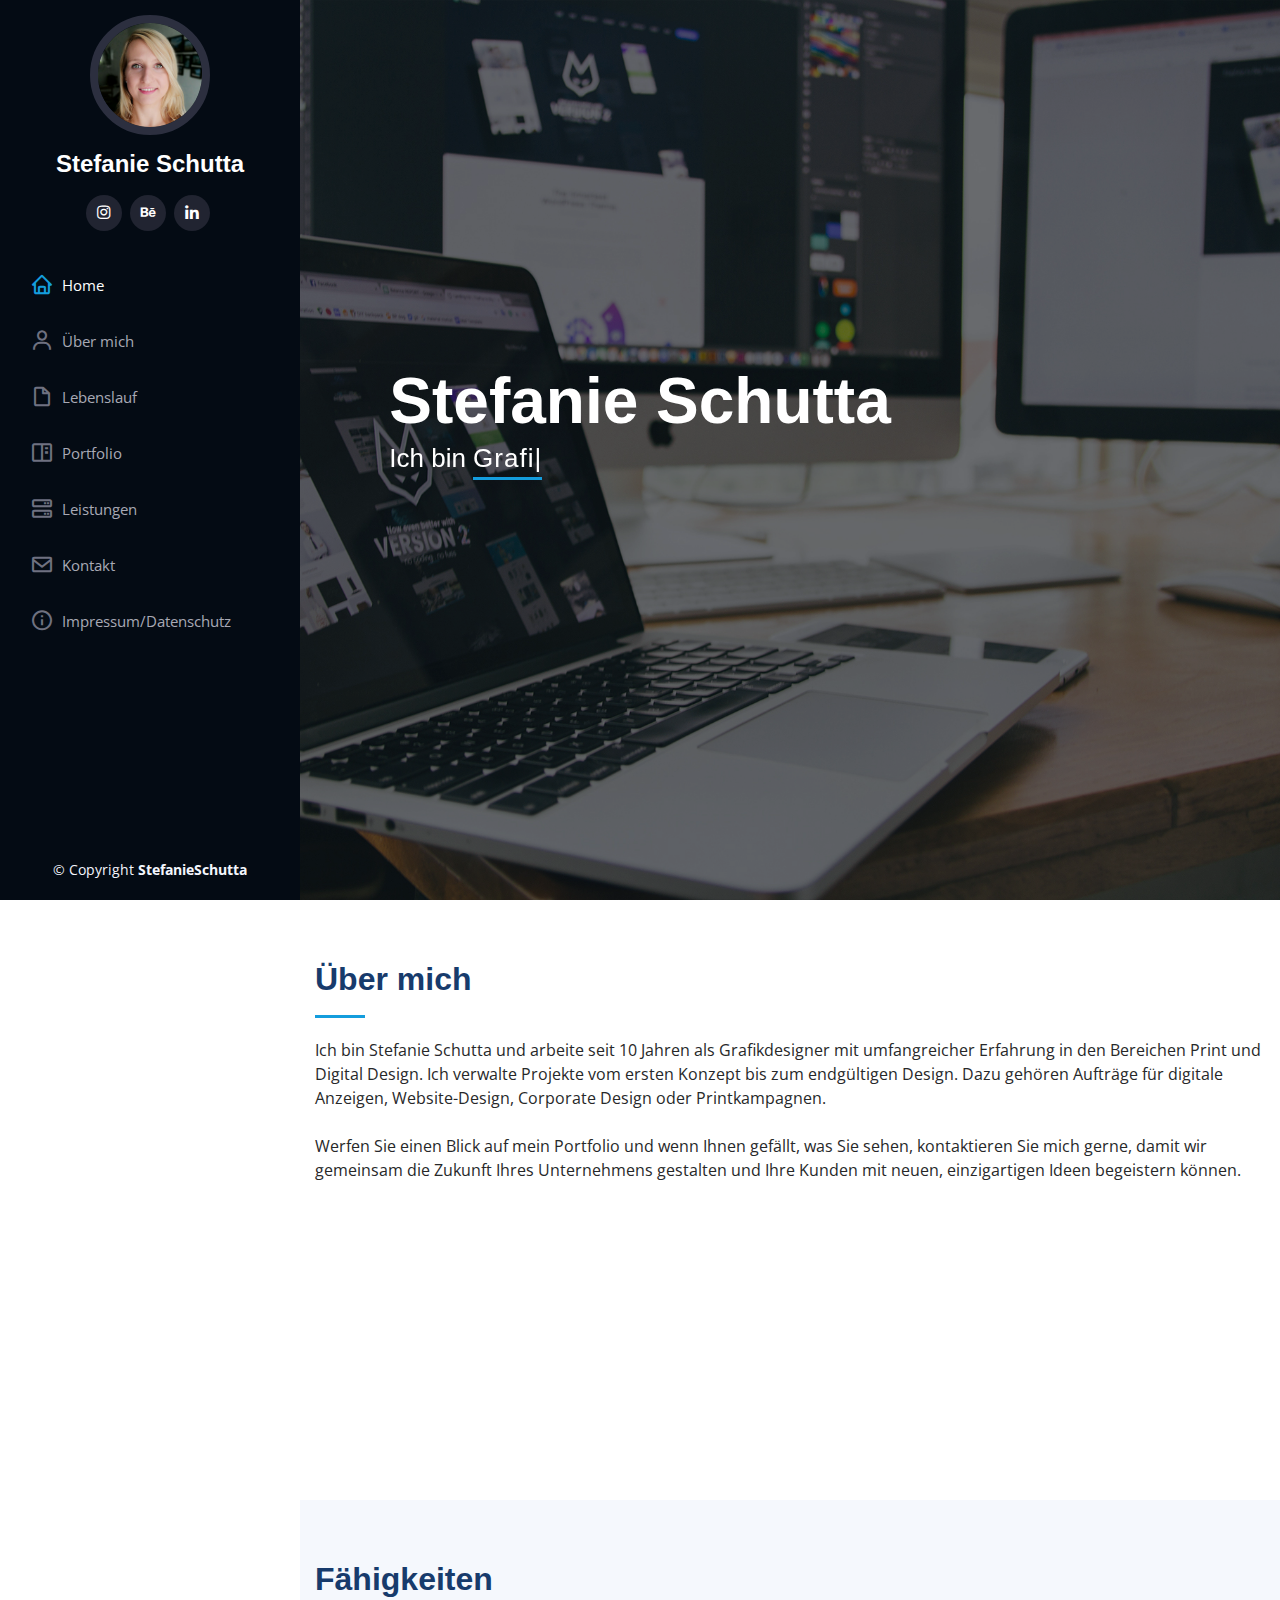
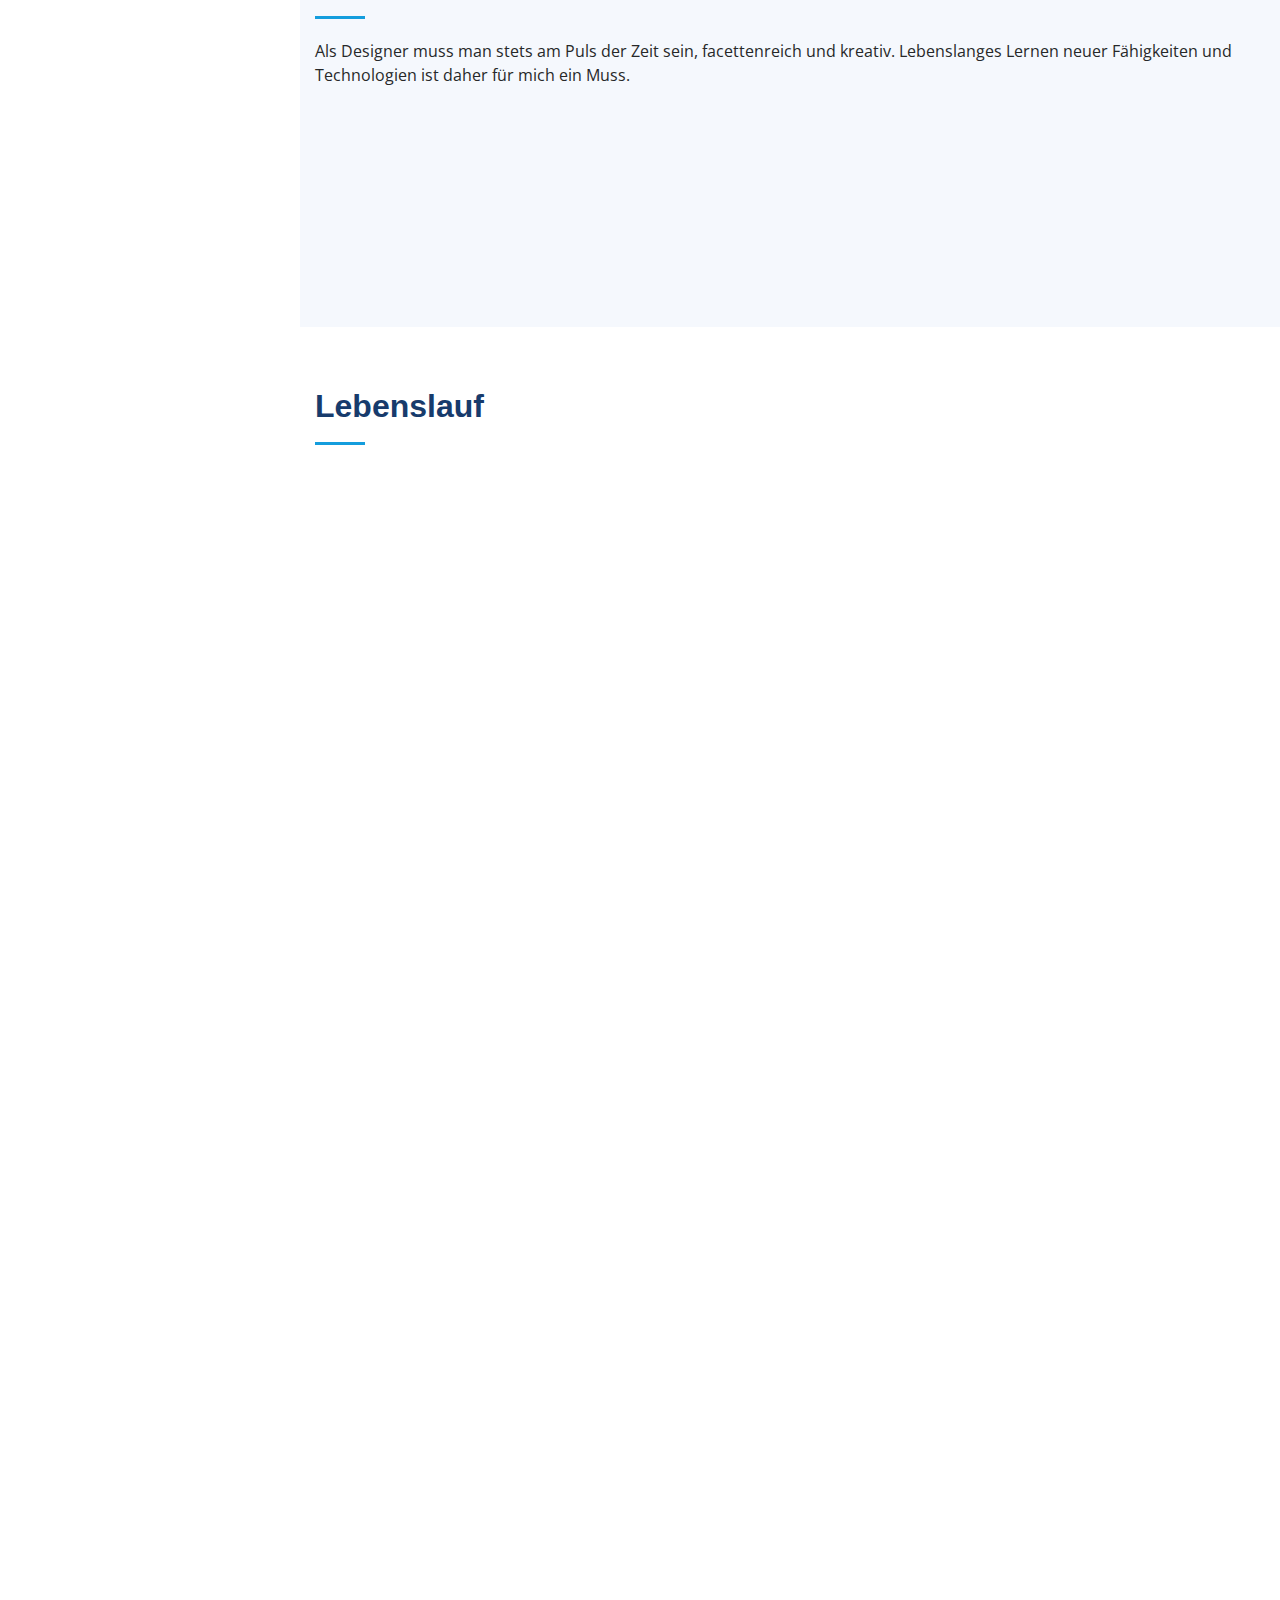
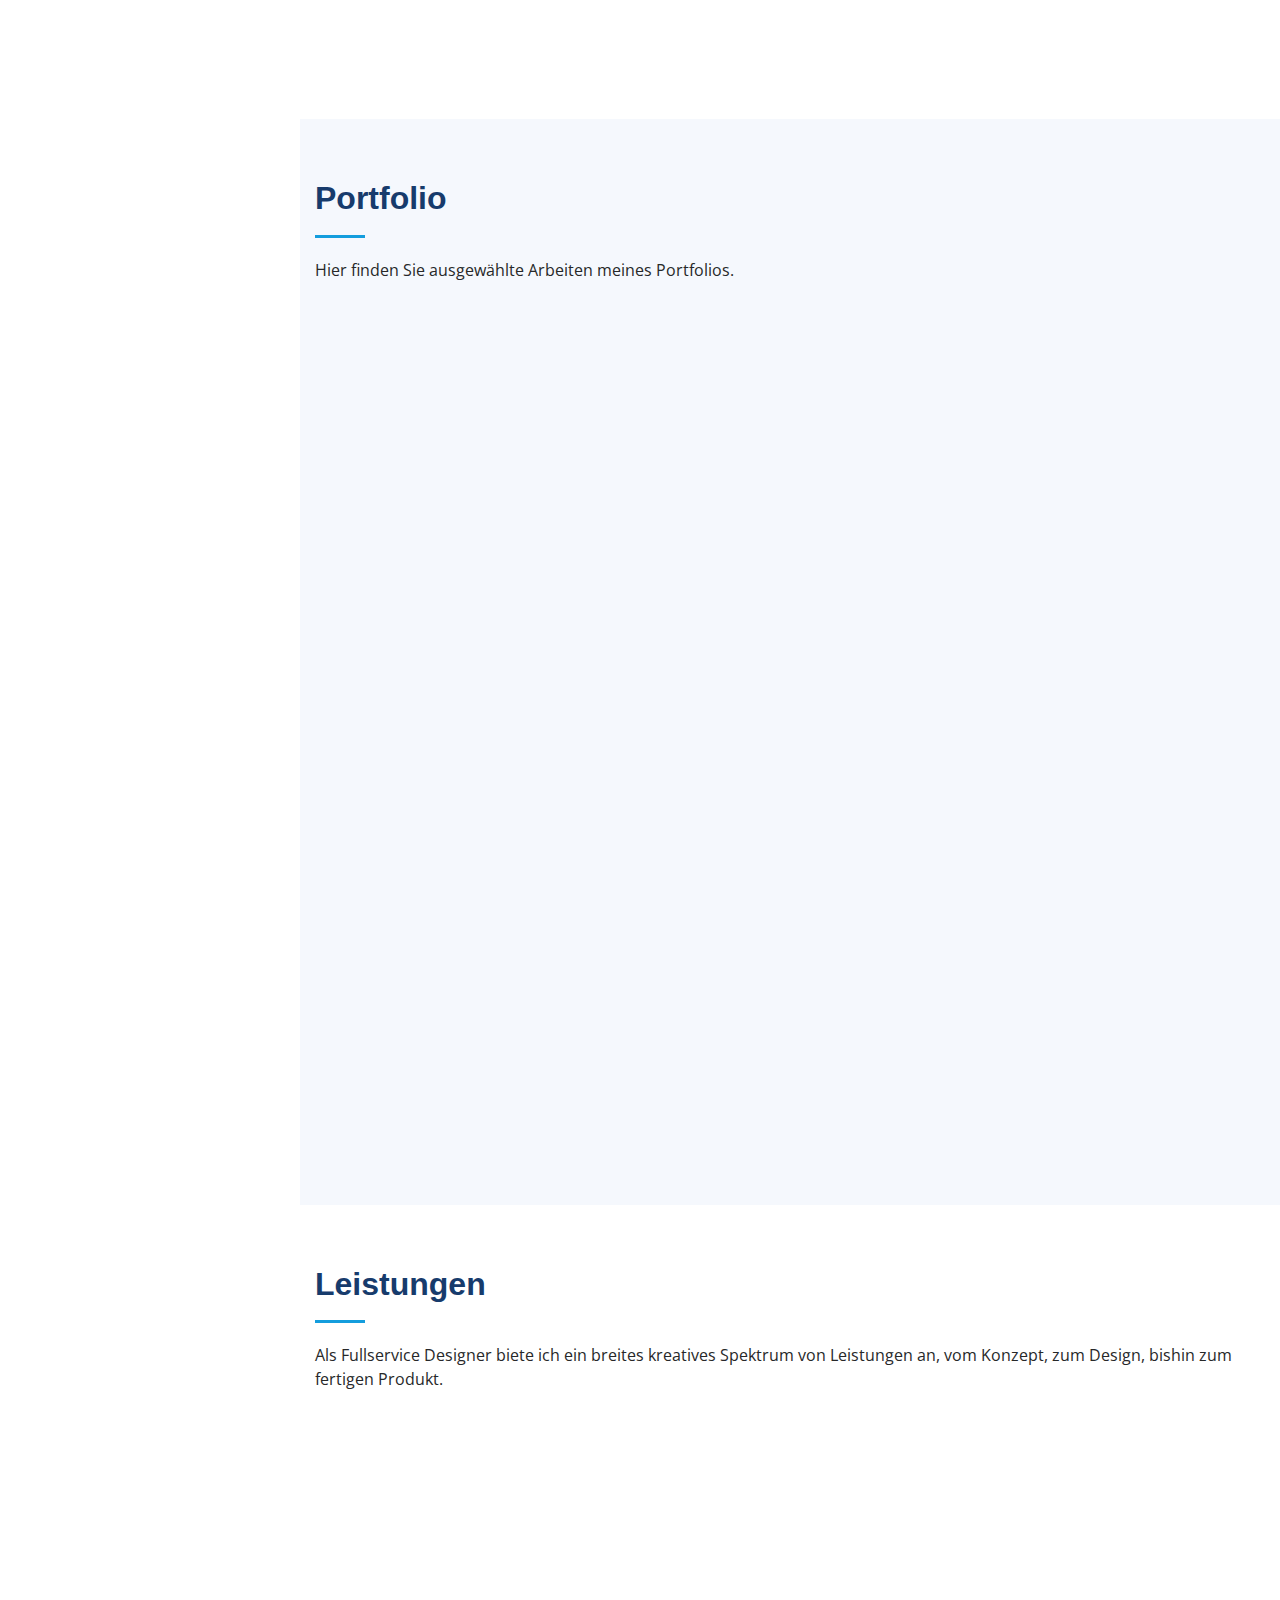
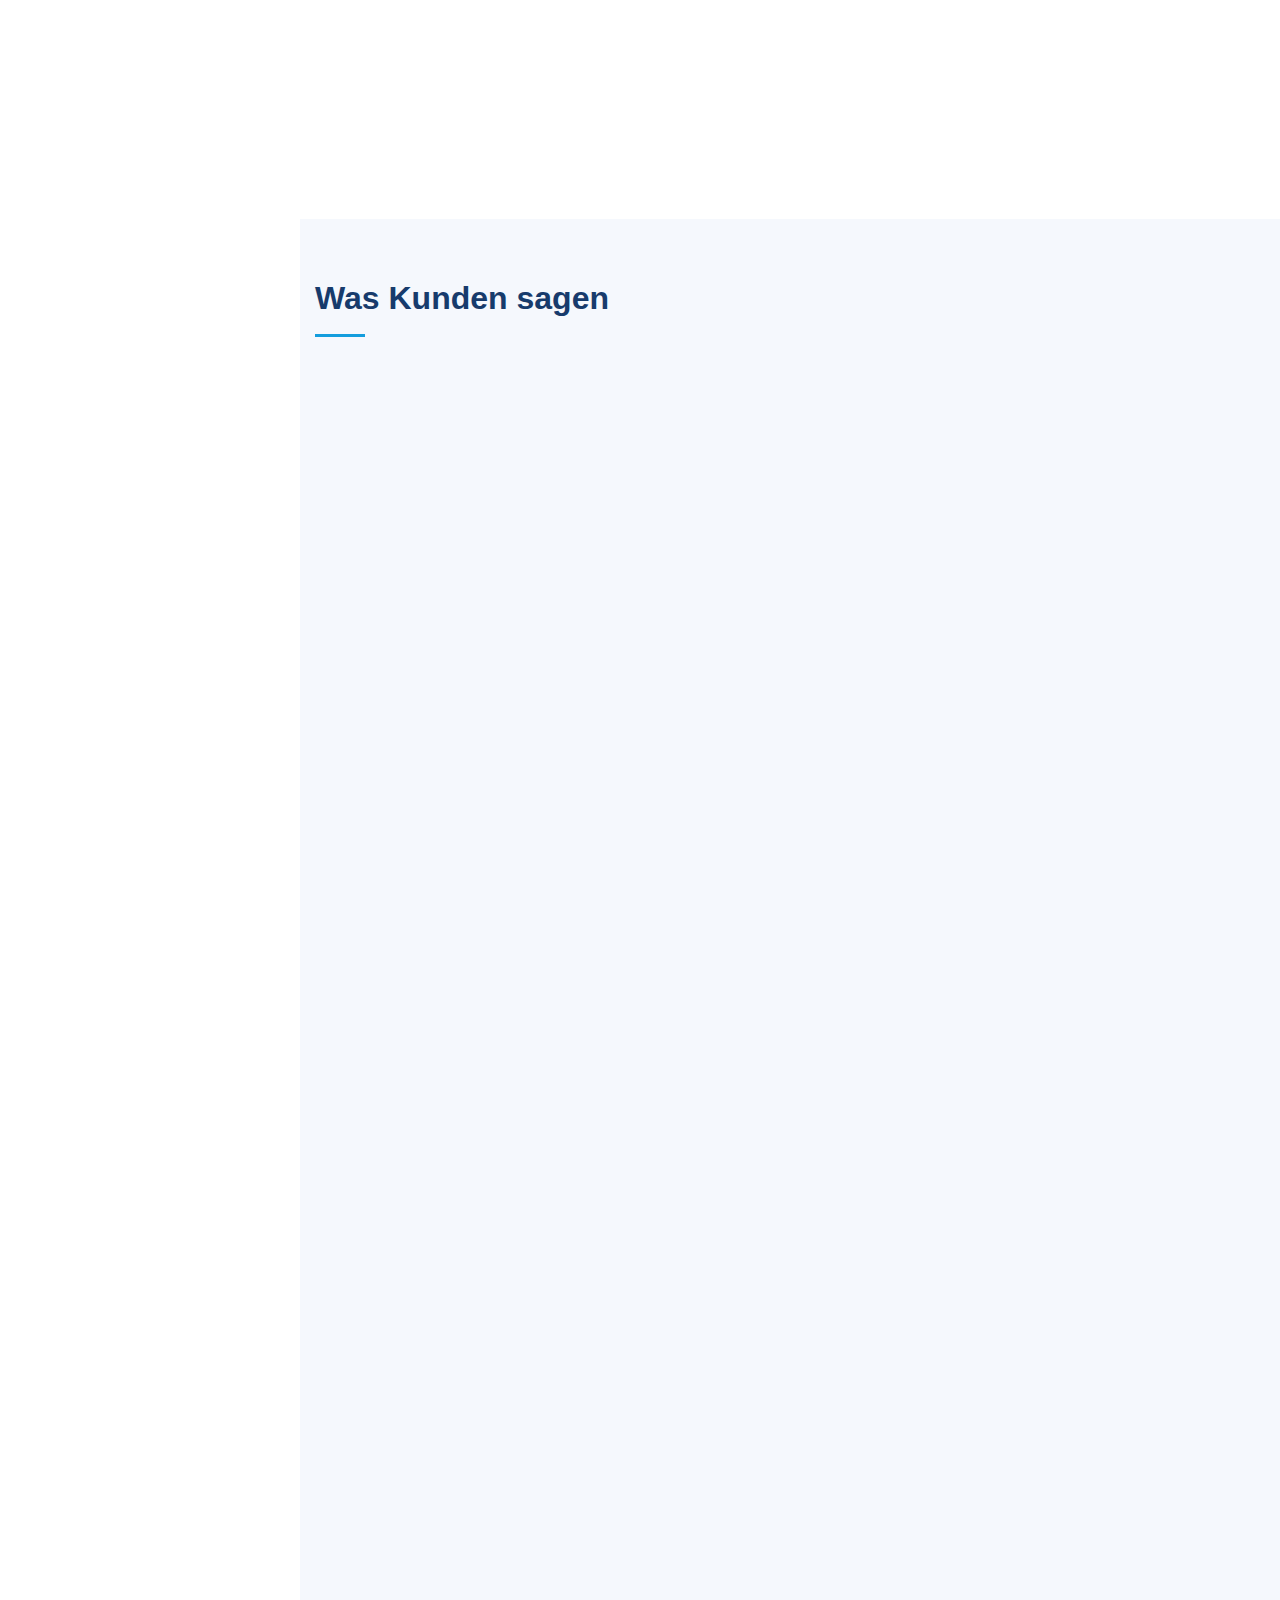
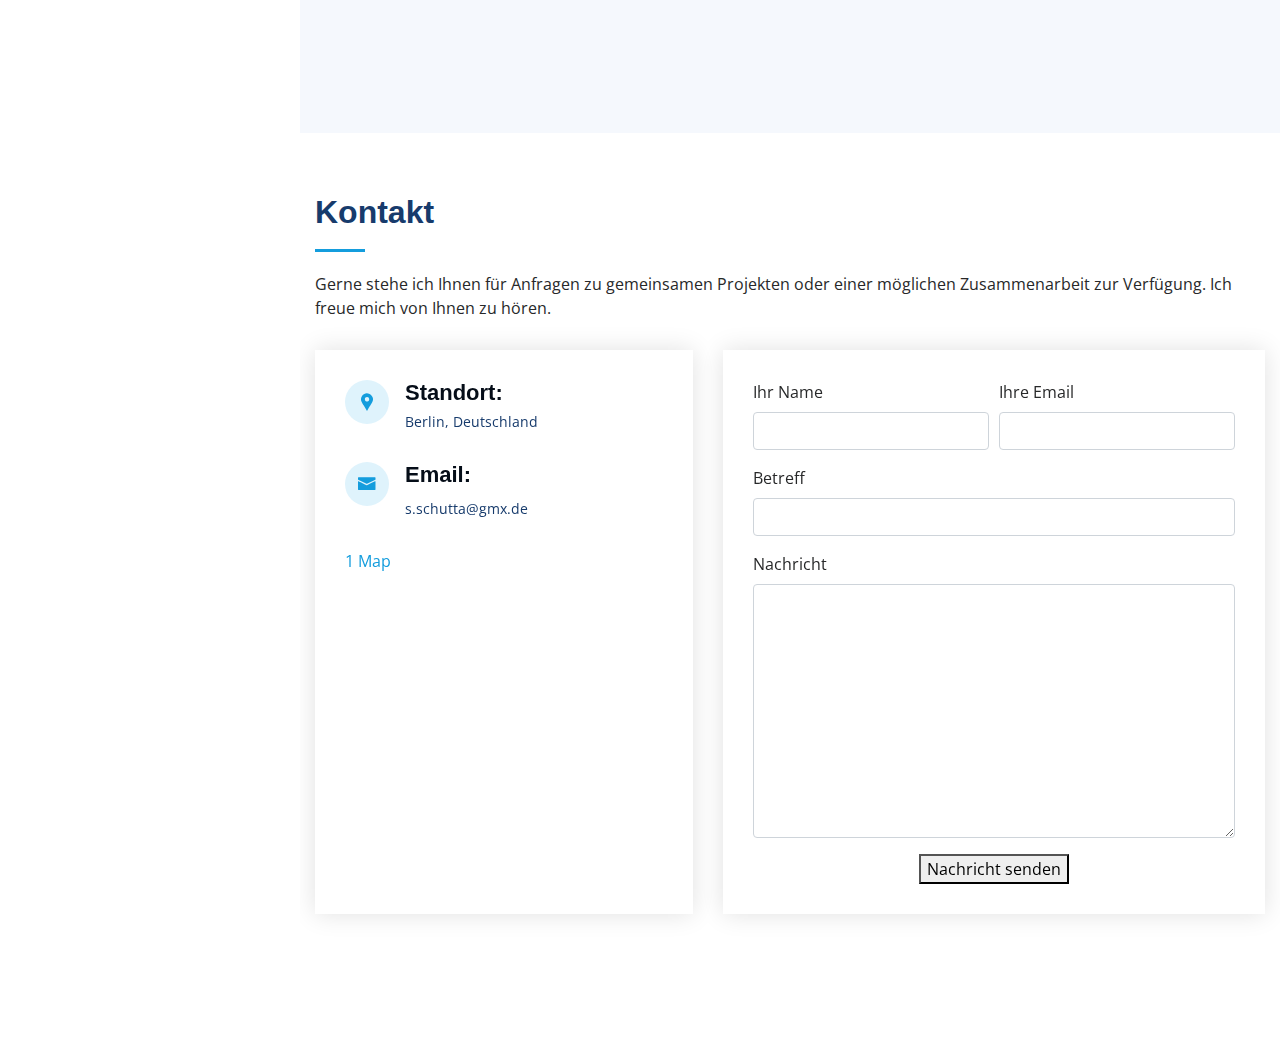
==== commit fdc69be8: "implement video" ====
--- a/index.html
+++ b/index.html
@@ -160,10 +160,10 @@
               Anzeigen, Website-Design, Corporate Design oder Printkampagnen.
               <br />
               <br />
-              Werfen Sie gerne einen Blick auf mein Portfolio und wenn Ihnen
-              gefällt, was Sie sehen, kontaktieren Sie mich gerne, damit wir
-              gemeinsam die Zukunft Ihres Unternehmens gestalten und Ihre Kunden
-              mit neuen, einzigartigen Ideen begeistern können.
+              Werfen Sie einen Blick auf mein Portfolio und wenn Ihnen gefällt,
+              was Sie sehen, kontaktieren Sie mich gerne, damit wir gemeinsam
+              die Zukunft Ihres Unternehmens gestalten und Ihre Kunden mit
+              neuen, einzigartigen Ideen begeistern können.
             </p>
           </div>
 
@@ -346,7 +346,7 @@
                   href="https://www.udemy.com/certificate/UC-dc643665-3787-4c6f-9378-20cfde6a3bdf/"
                   target="blank"
                 >
-                  Zertifikat -After Effects CC Masterclass</a
+                  Zertifikat - After Effects CC Masterclass</a
                 >
                 <p>
                   Visual Effects, Motion Graphics, Transitions, Motion Tracking
@@ -402,7 +402,7 @@
                   <li>Consulting & Social Media Design für Greytide, Berlin</li>
                   <li>
                     Konzept, Social Media Design, Produktfotografie für Gin
-                    Chilla Bar Berlin.
+                    Chilla Bar Berlin
                   </li>
                   <li>
                     Corporate Design für Currywurst Gin, Gin Chilla Bar Berlin
@@ -455,7 +455,7 @@
         <div class="container">
           <div class="section-title">
             <h2>Portfolio</h2>
-            <p>Hier finden Sie ausgewählte Arbeiten aus meinem Portfolio.</p>
+            <p>Hier finden Sie ausgewählte Arbeiten meines Portfolios.</p>
           </div>
 
           <div class="row" data-aos="fade-up">
@@ -465,6 +465,7 @@
                 <li data-filter=".filter-app">User Interface Design</li>
                 <li data-filter=".filter-card">Corporate Design</li>
                 <li data-filter=".filter-web">Grafik Design</li>
+                <li data-filter=".filter-animation">Animationen</li>
               </ul>
             </div>
           </div>
@@ -628,7 +629,7 @@
               </div>
             </div>
 
-            <div class="col-lg-4 col-md-6 portfolio-item filter-web">
+            <div class="col-lg-4 col-md-6 portfolio-item filter-animation">
               <div class="portfolio-wrap">
                 <img
                   src="assets/img/portfolio/portfolio-8.jpg"
--- a/assets/css/style.css
+++ b/assets/css/style.css
@@ -597,6 +597,20 @@
   bottom: 0;
 }
 
+.iframe-container {
+  position: relative;
+  width: 100%;
+  padding-bottom: 56.25%;
+  height: 0;
+}
+.iframe-container iframe {
+  position: absolute;
+  top: 0;
+  left: 0;
+  width: 100%;
+  height: 100%;
+}
+
 /*--------------------------------------------------------------
 # Services
 --------------------------------------------------------------*/
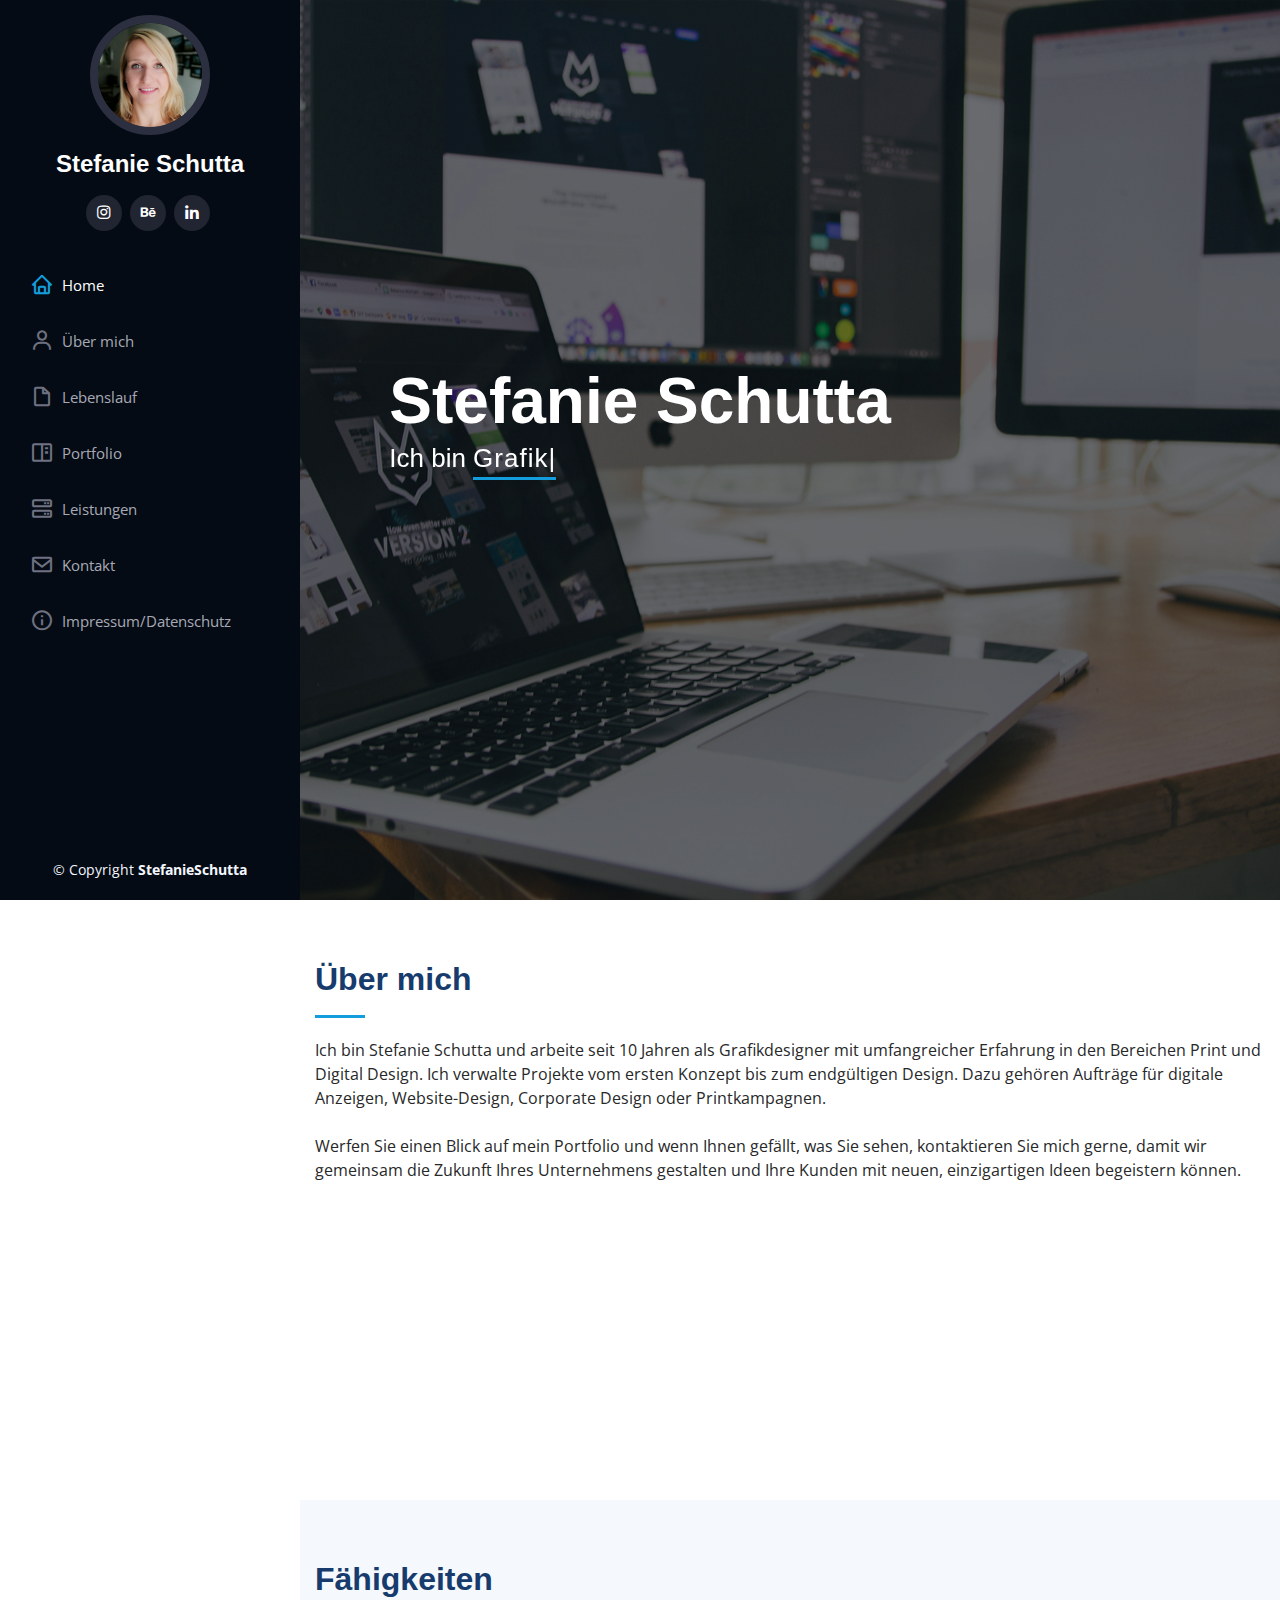
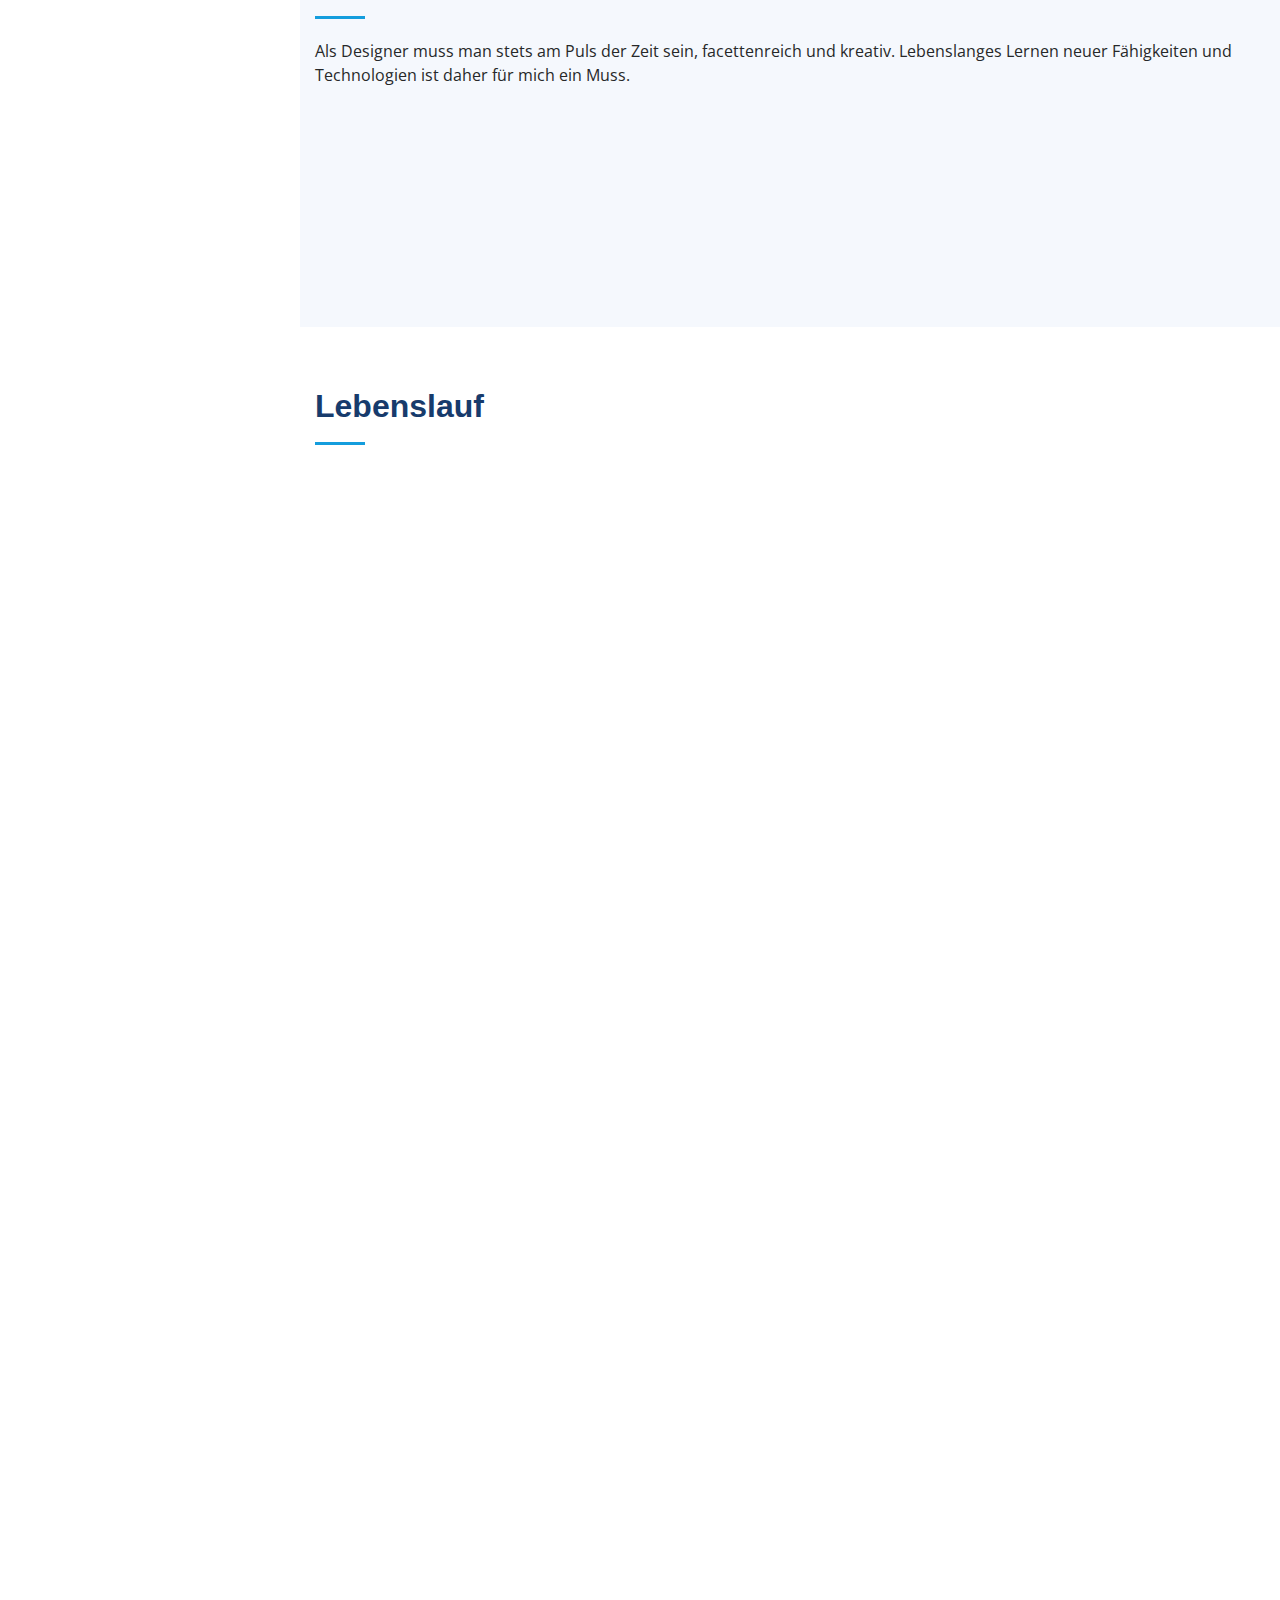
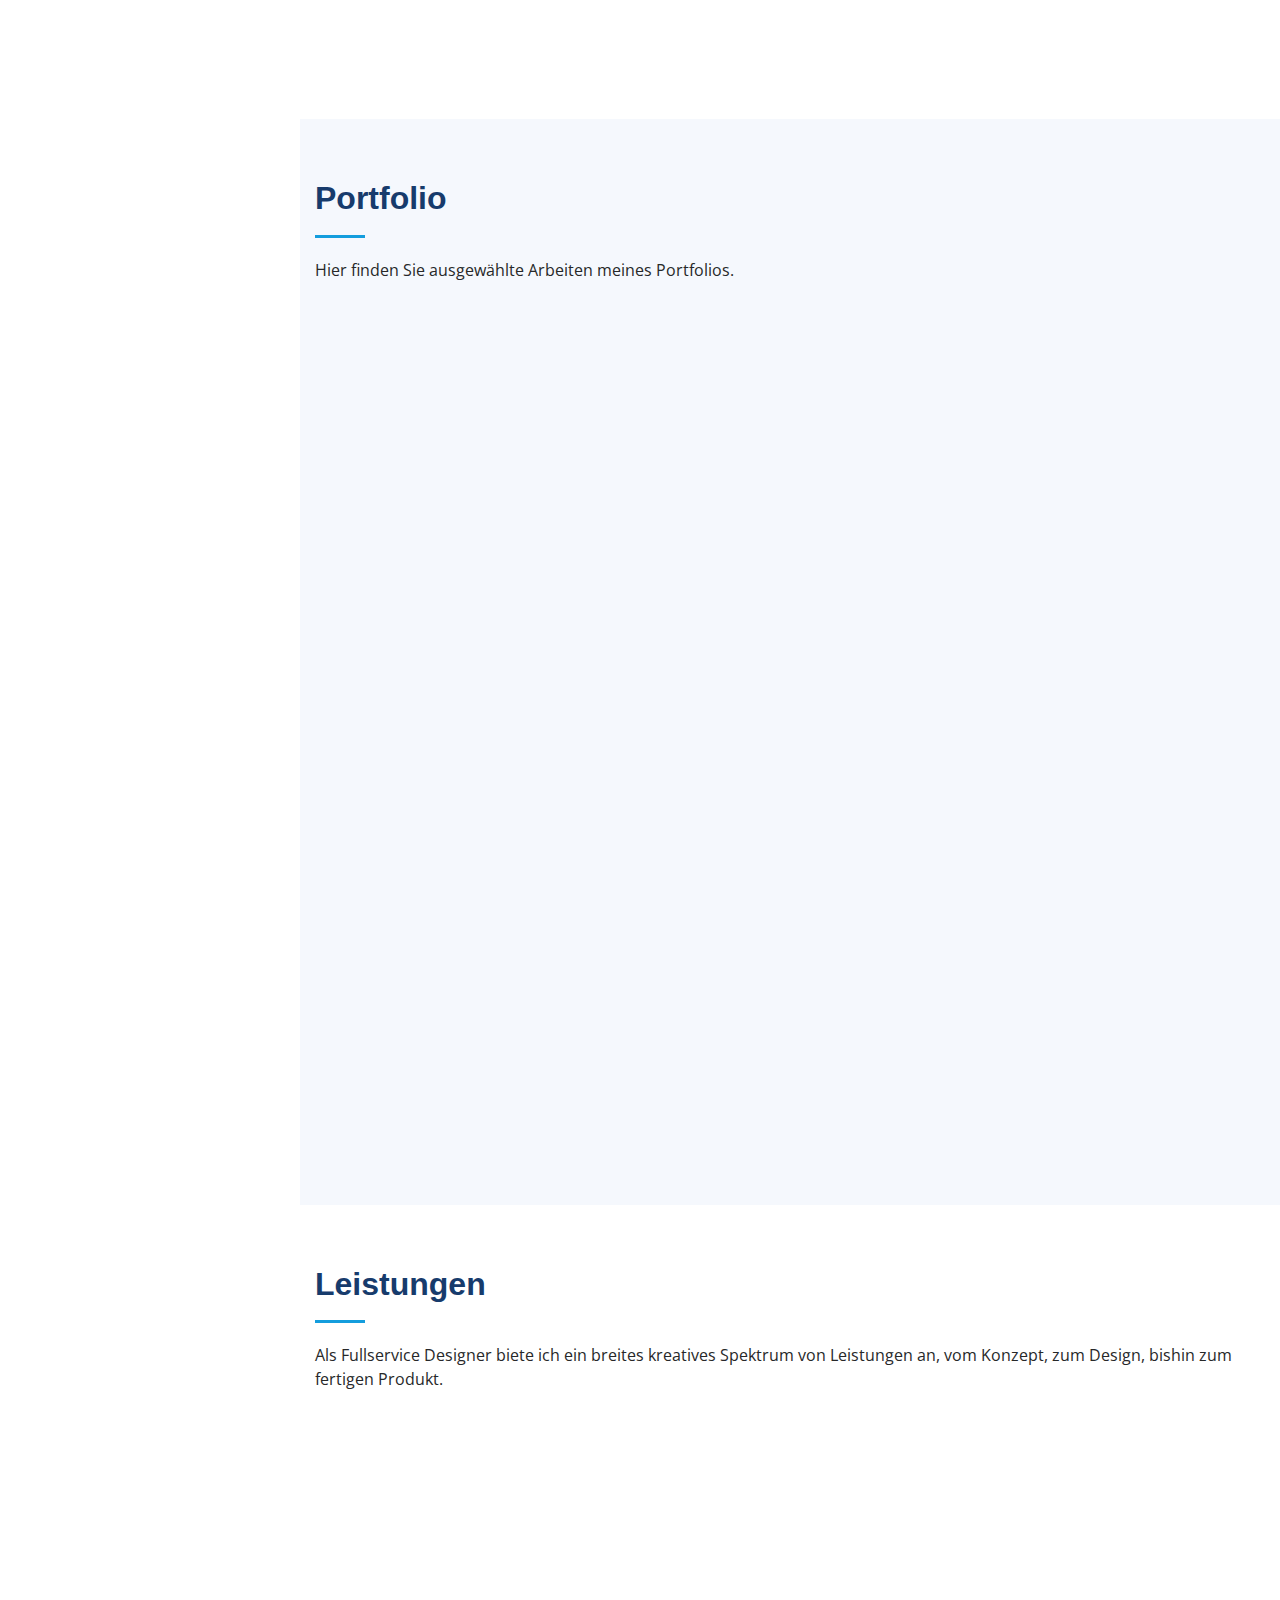
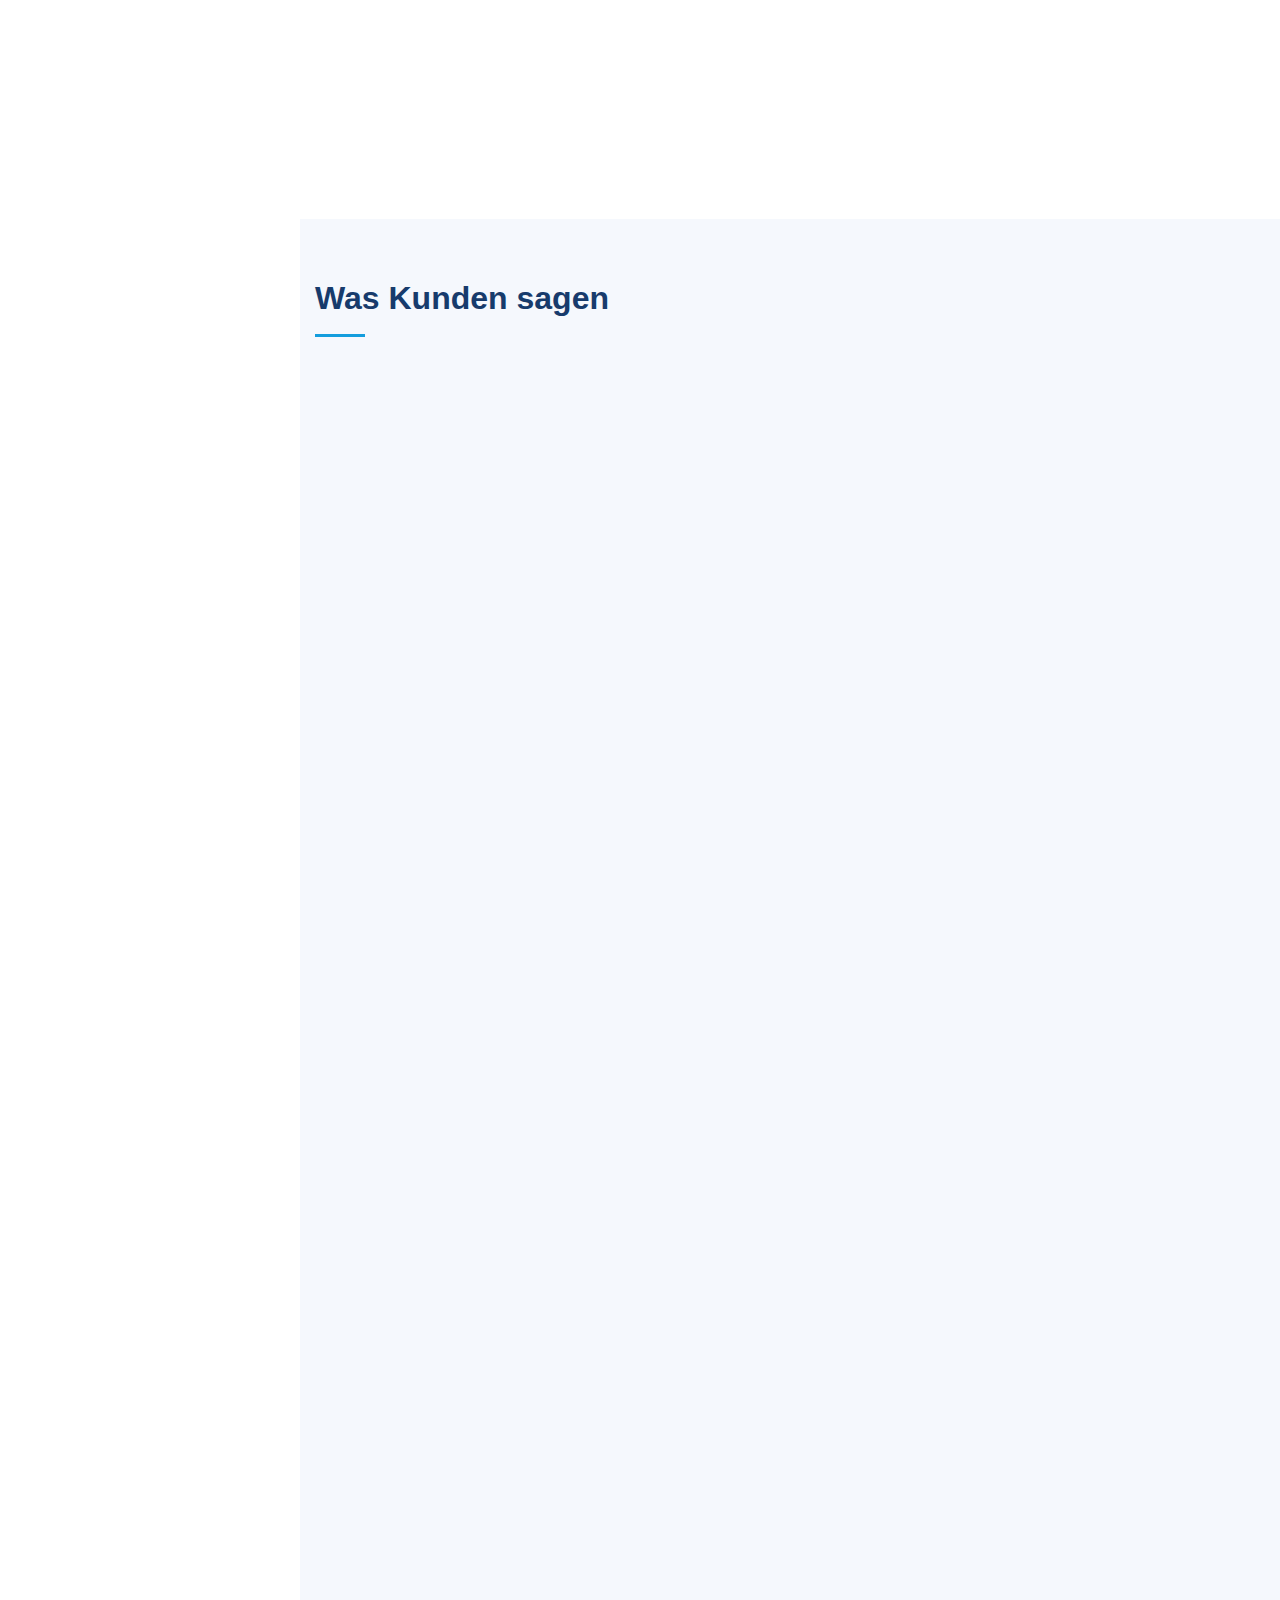
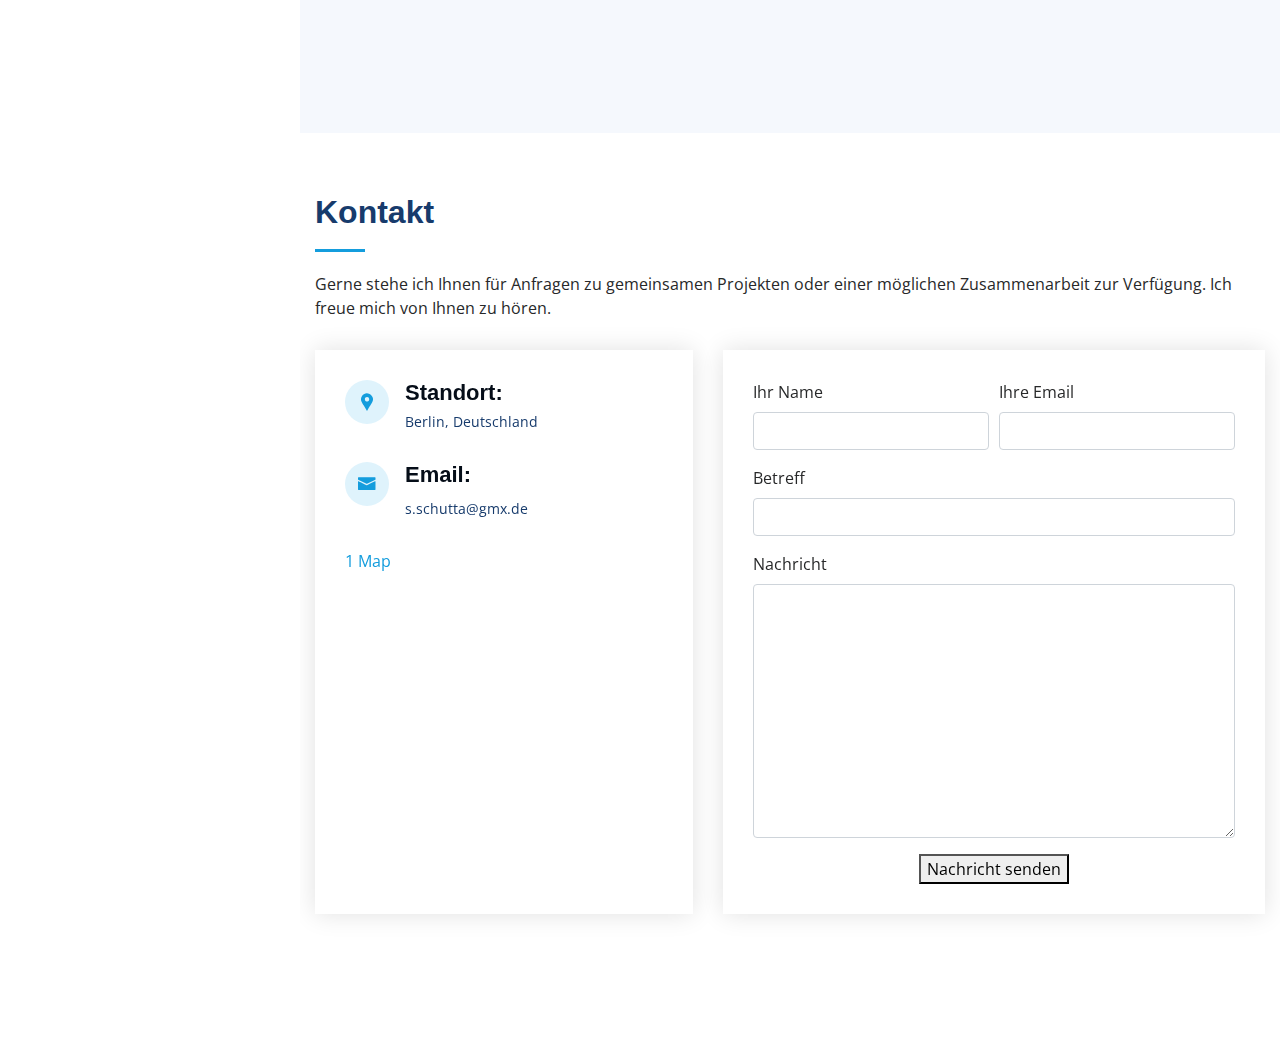
==== commit 7beec8c0: "title of portfolio sites" ====
--- a/index.html
+++ b/index.html
@@ -487,7 +487,7 @@
                     href="assets/img/portfolio/portfolio-1.jpg"
                     data-gall="portfolioGallery"
                     class="venobox"
-                    title="App 1"
+                    title="Corporate Design - Currywurst Gin"
                     ><i class="bx bx-plus"></i
                   ></a>
                   <a href="portfolio-details.html" title="More Details"
@@ -509,7 +509,7 @@
                     href="assets/img/portfolio/portfolio-2.jpg"
                     data-gall="portfolioGallery"
                     class="venobox"
-                    title="Web 3"
+                    title="User Interface Design - Sharepoint"
                     ><i class="bx bx-plus"></i
                   ></a>
                   <a href="portfolio-details2.html" title="More Details"
@@ -531,7 +531,7 @@
                     href="assets/img/portfolio/portfolio-3.jpg"
                     data-gall="portfolioGallery"
                     class="venobox"
-                    title="App 2"
+                    title="App Design - Loop Fashion"
                     ><i class="bx bx-plus"></i
                   ></a>
                   <a href="portfolio-details3.html" title="More Details"
@@ -553,7 +553,7 @@
                     href="assets/img/portfolio/portfolio-4.jpg"
                     data-gall="portfolioGallery"
                     class="venobox"
-                    title="Card 2"
+                    title="Corporate Design - Organic Bee"
                     ><i class="bx bx-plus"></i
                   ></a>
                   <a href="portfolio-details4.html" title="More Details"
@@ -575,7 +575,7 @@
                     href="assets/img/portfolio/portfolio-5.jpg"
                     data-gall="portfolioGallery"
                     class="venobox"
-                    title="Web 2"
+                    title="User Interface Design - Fantasy Travel"
                     ><i class="bx bx-plus"></i
                   ></a>
                   <a href="portfolio-details5.html" title="More Details"
@@ -597,7 +597,7 @@
                     href="assets/img/portfolio/portfolio-6.jpg"
                     data-gall="portfolioGallery"
                     class="venobox"
-                    title="App 3"
+                    title="Editorial Design - Mare Magazin"
                     ><i class="bx bx-plus"></i
                   ></a>
                   <a href="portfolio-details6.html" title="More Details"
@@ -619,7 +619,7 @@
                     href="assets/img/portfolio/portfolio-7.jpg"
                     data-gall="portfolioGallery"
                     class="venobox"
-                    title="Card 1"
+                    title="Produktfotografie - Gin Chilla Bar"
                     ><i class="bx bx-plus"></i
                   ></a>
                   <a href="portfolio-details7.html" title="More Details"
@@ -641,7 +641,7 @@
                     href="assets/img/portfolio/portfolio-8.jpg"
                     data-gall="portfolioGallery"
                     class="venobox"
-                    title="Card 3"
+                    title="Logo Design & Animation - Into the green"
                     ><i class="bx bx-plus"></i
                   ></a>
                   <a href="portfolio-details8.html" title="More Details"
@@ -663,7 +663,7 @@
                     href="assets/img/portfolio/portfolio-9.jpg"
                     data-gall="portfolioGallery"
                     class="venobox"
-                    title="Web 3"
+                    title="Landing Page Design - mylife"
                     ><i class="bx bx-plus"></i
                   ></a>
                   <a href="portfolio-details9.html" title="More Details"
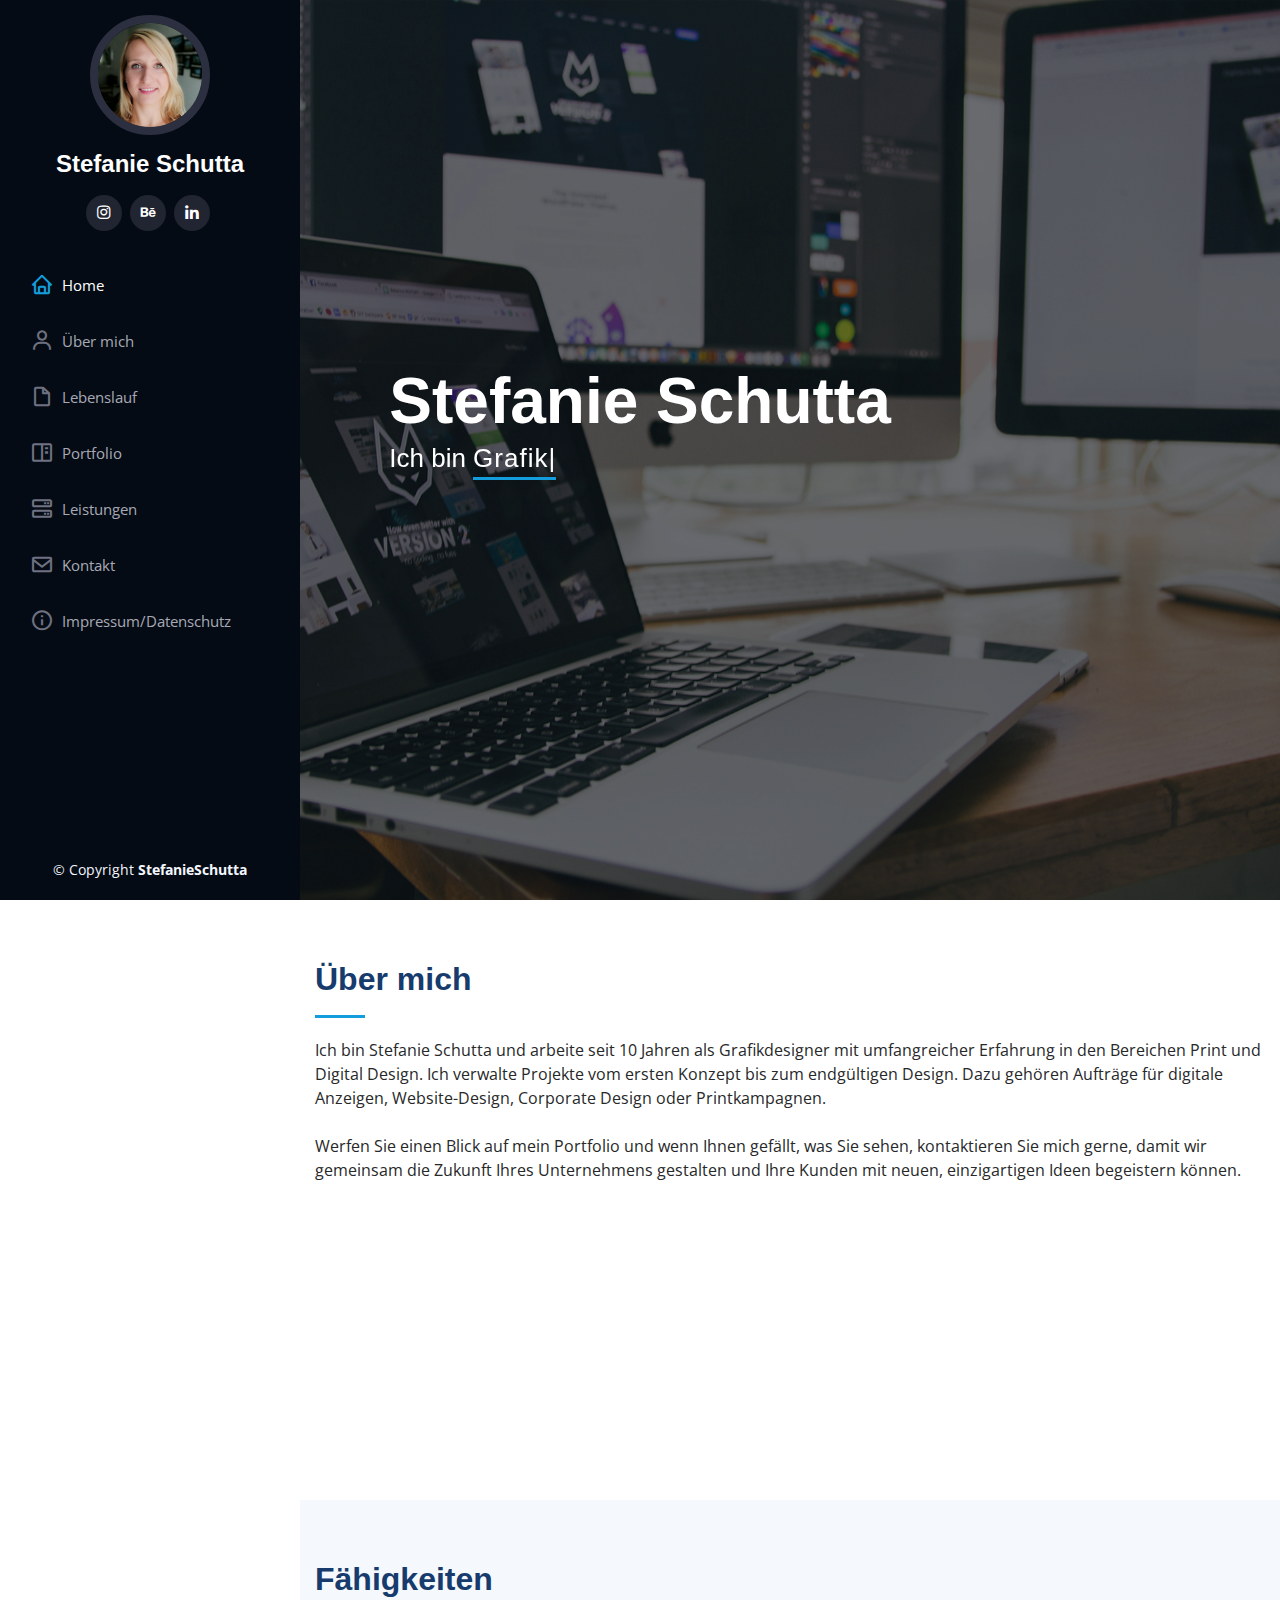
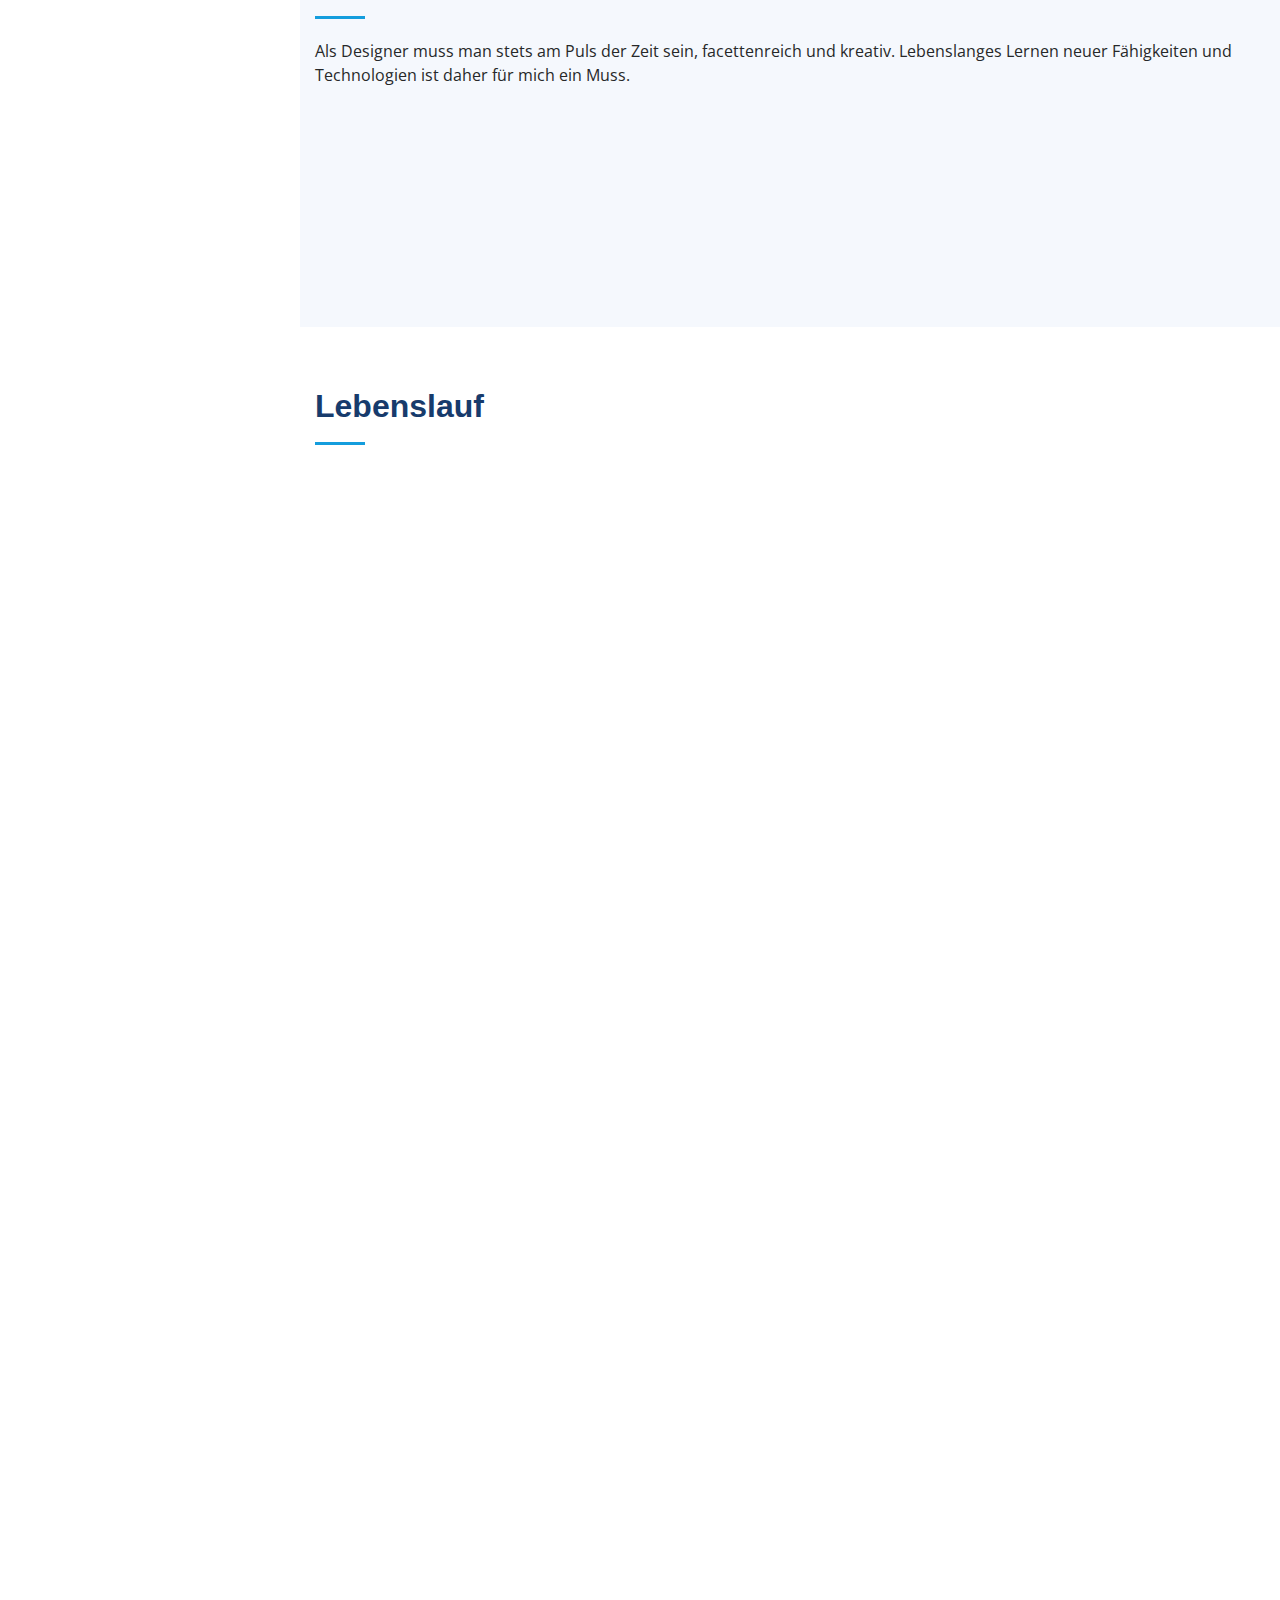
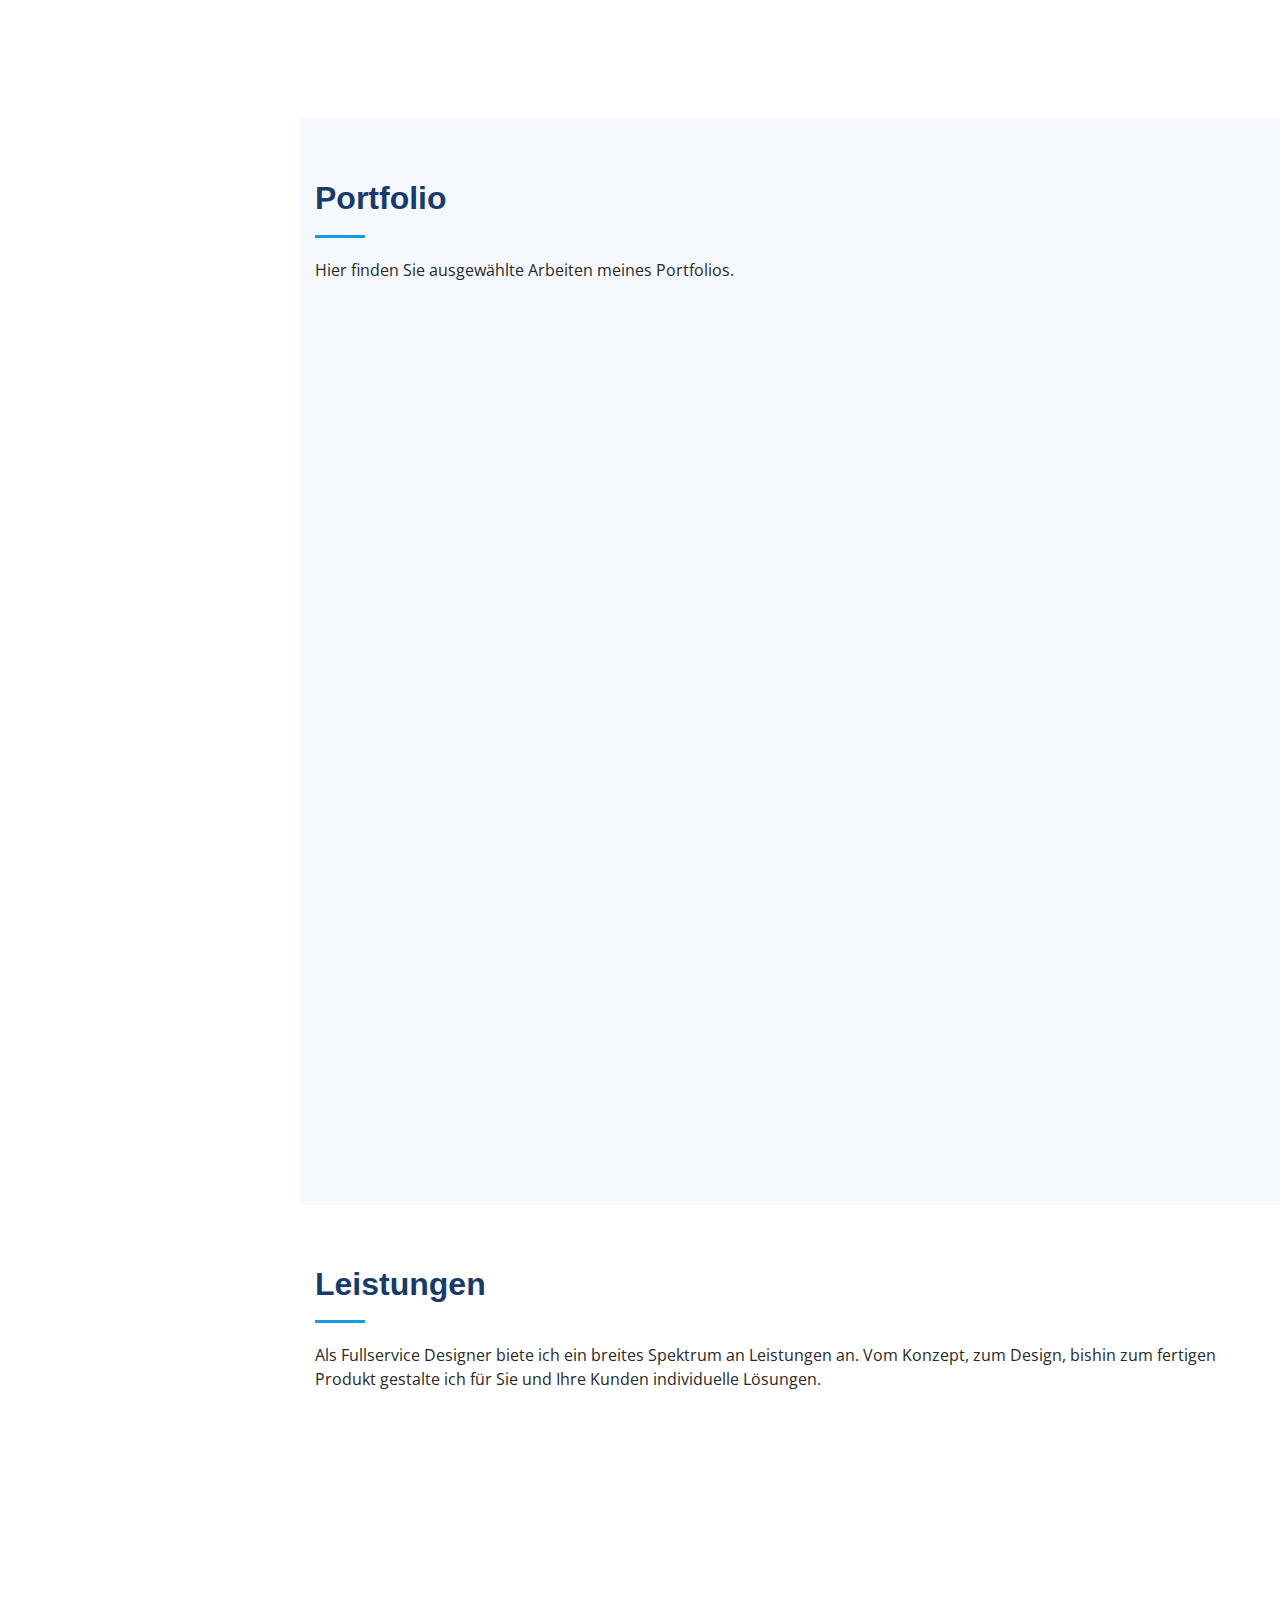
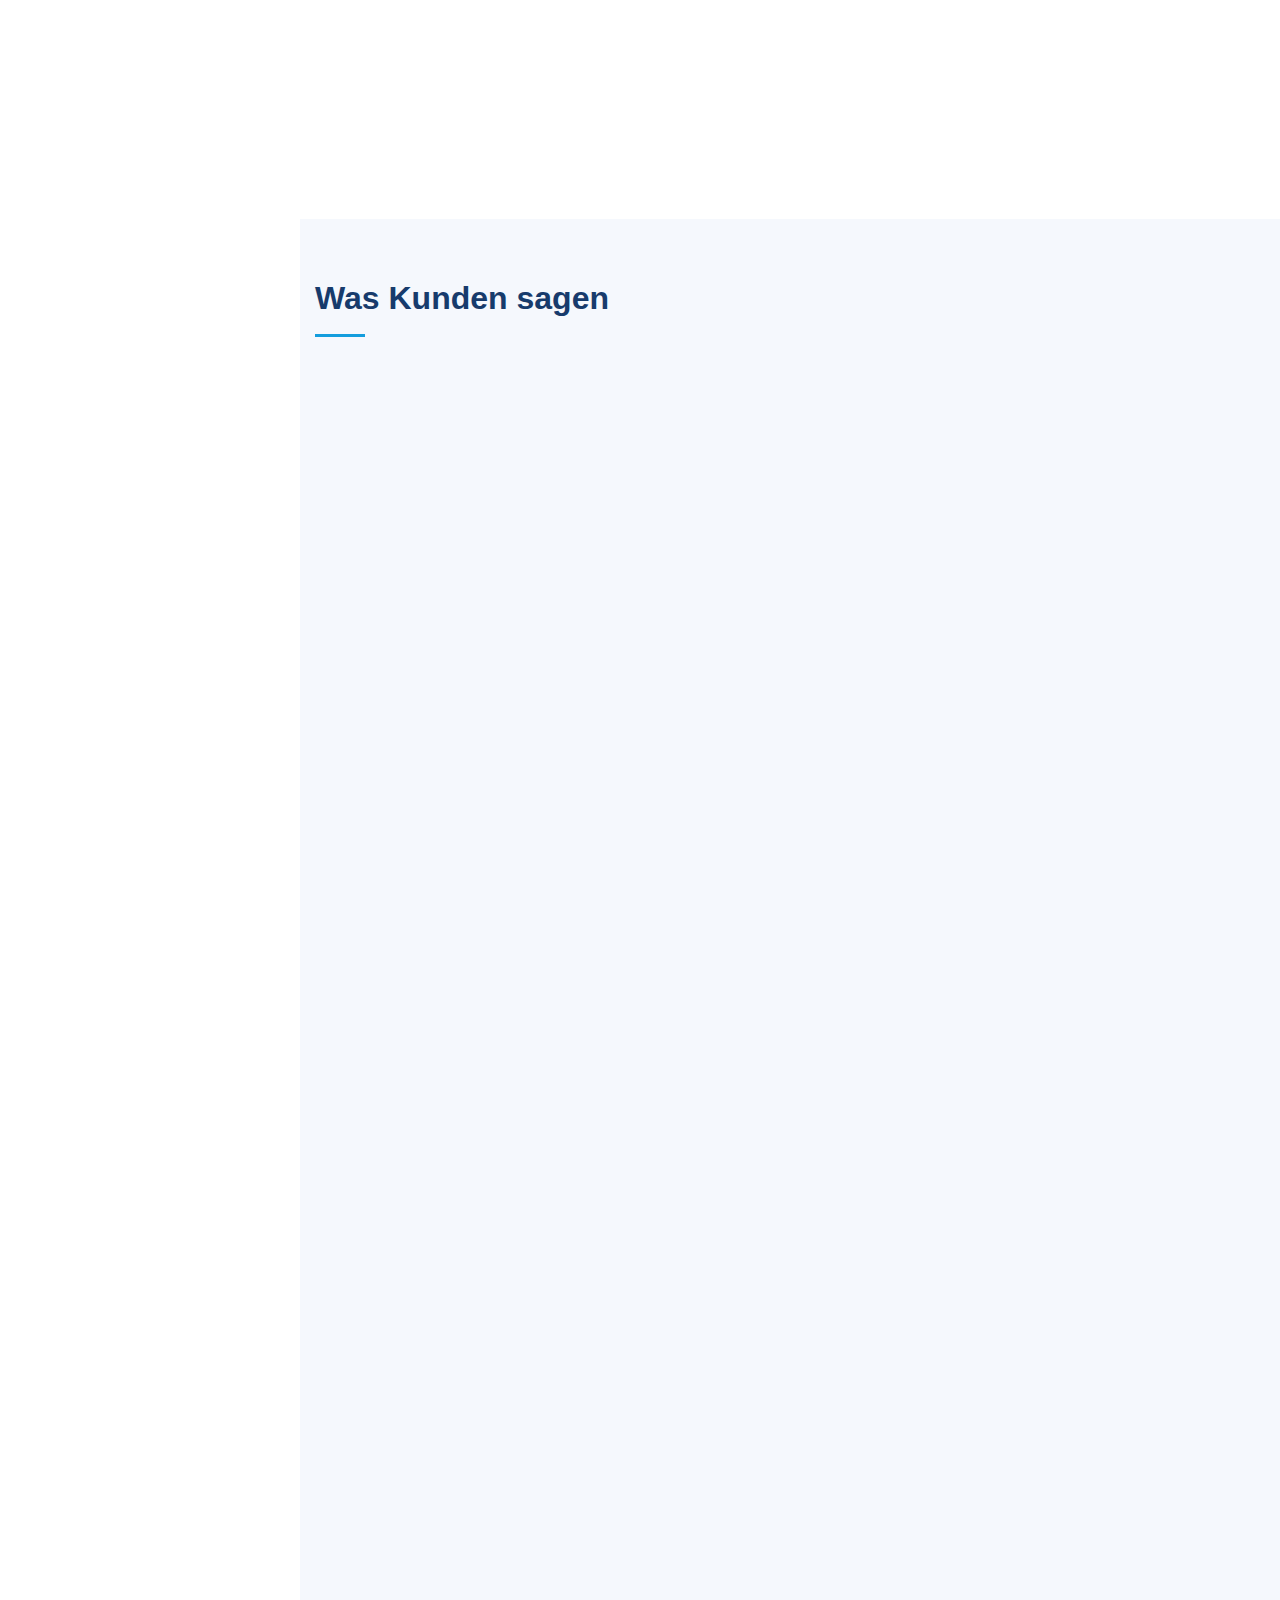
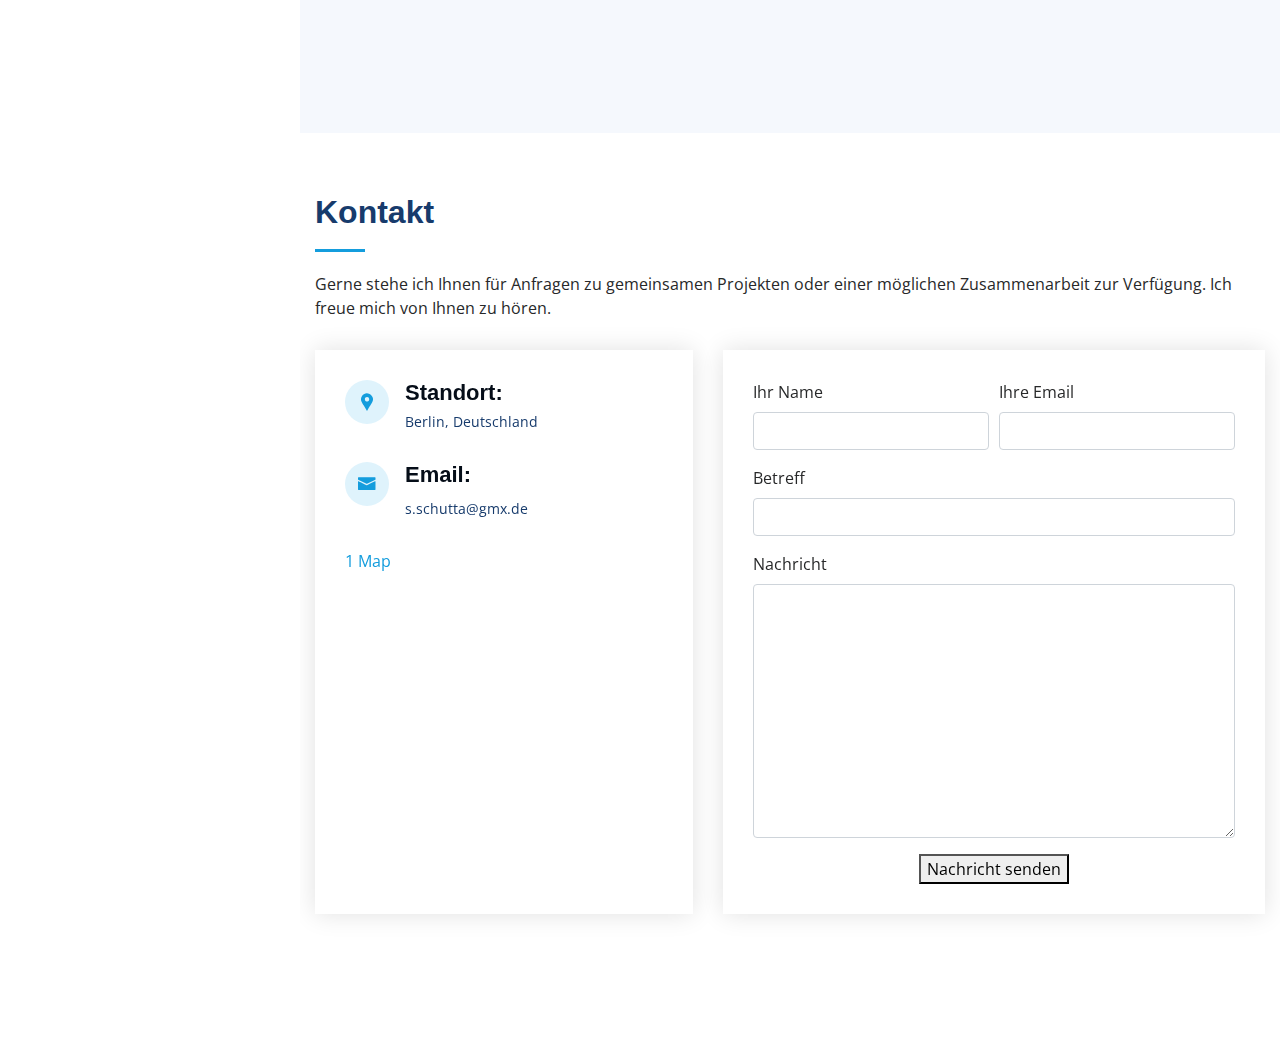
==== commit 347871e6: "Update index.html" ====
--- a/index.html
+++ b/index.html
@@ -683,9 +683,8 @@
           <div class="section-title">
             <h2>Leistungen</h2>
             <p>
-              Als Fullservice Designer biete ich ein breites kreatives Spektrum
-              von Leistungen an, vom Konzept, zum Design, bishin zum fertigen
-              Produkt.
+              Als Fullservice Designer biete ich ein breites Spektrum an Leistungen an. 
+              Vom Konzept, zum Design, bishin zum fertigen Produkt gestalte ich für Sie und Ihre Kunden individuelle Lösungen.
             </p>
           </div>
 
@@ -854,8 +853,7 @@
               <h4>Greytide, Berlin</h4>
             </div>
           </div>
-        </div>
-      </section>
+             </section>
       <!-- End Testimonials Section -->
 
       <!-- ======= Contact Section ======= -->
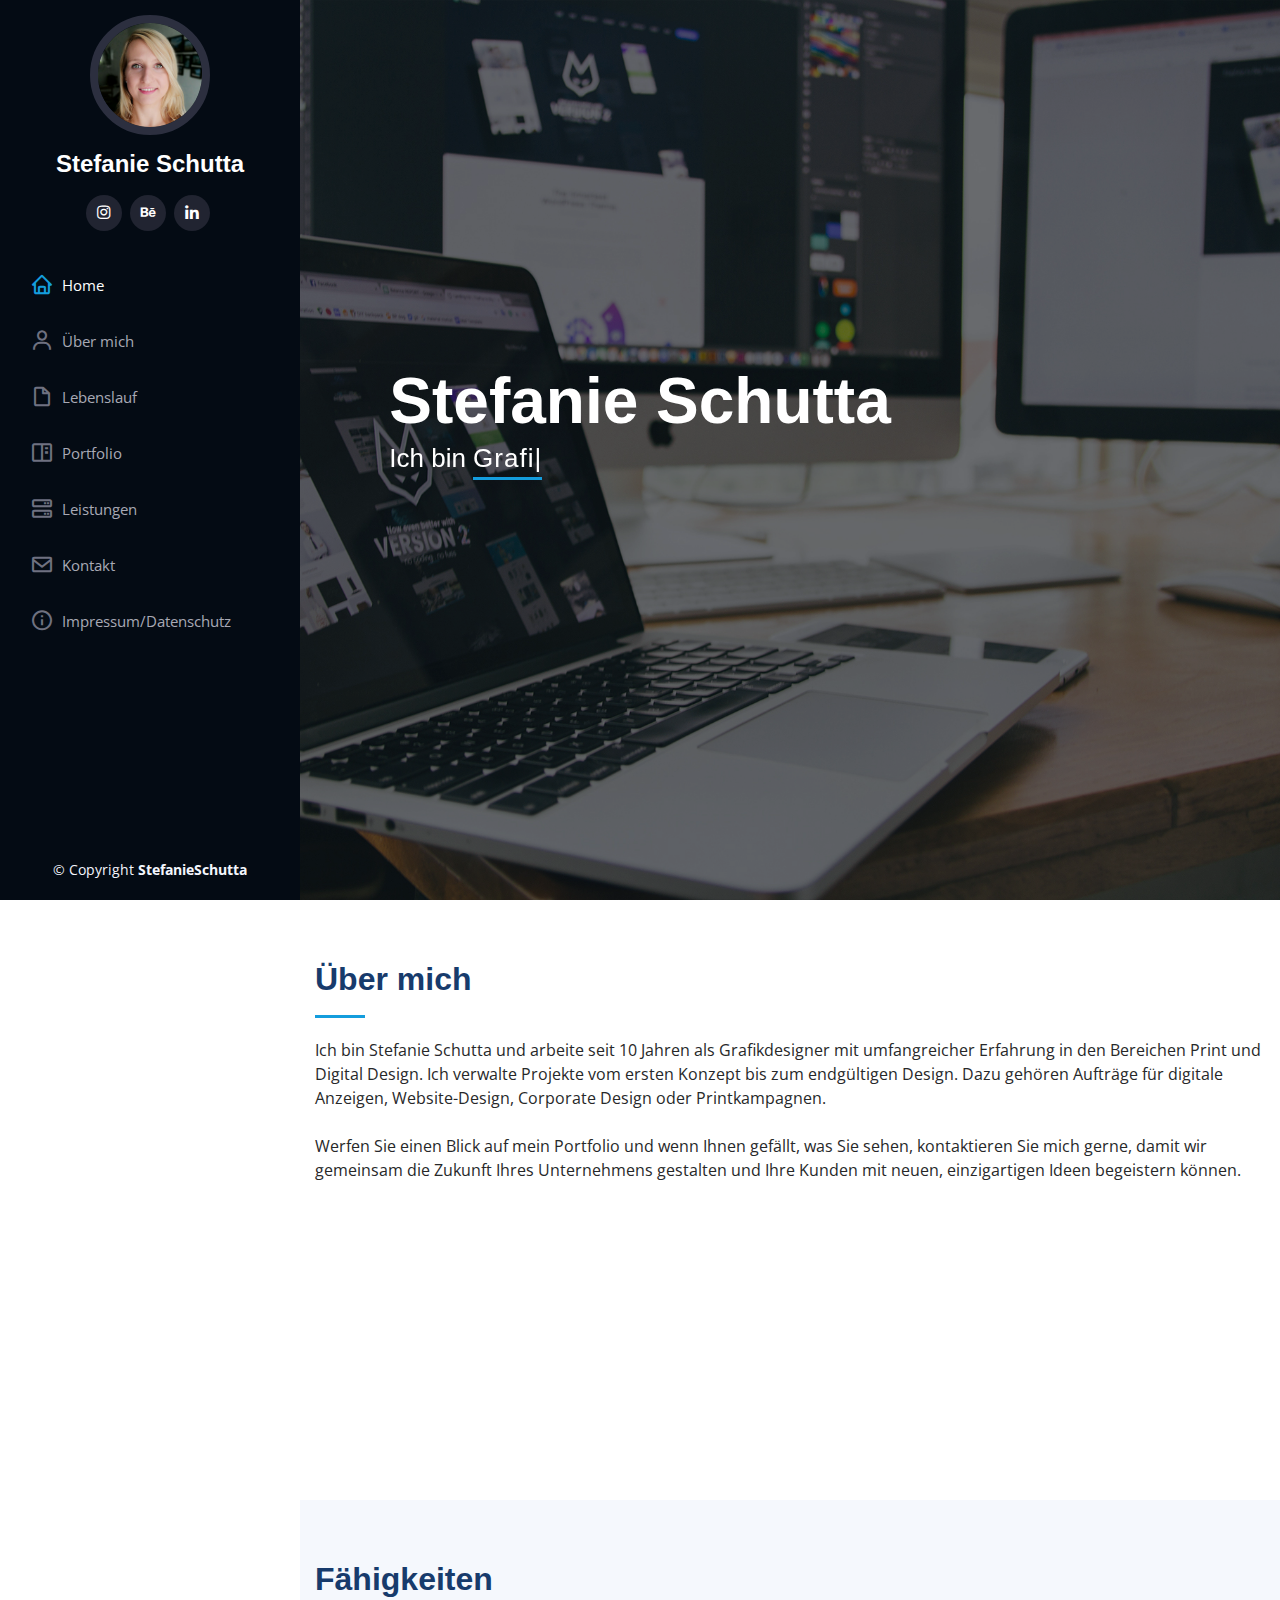
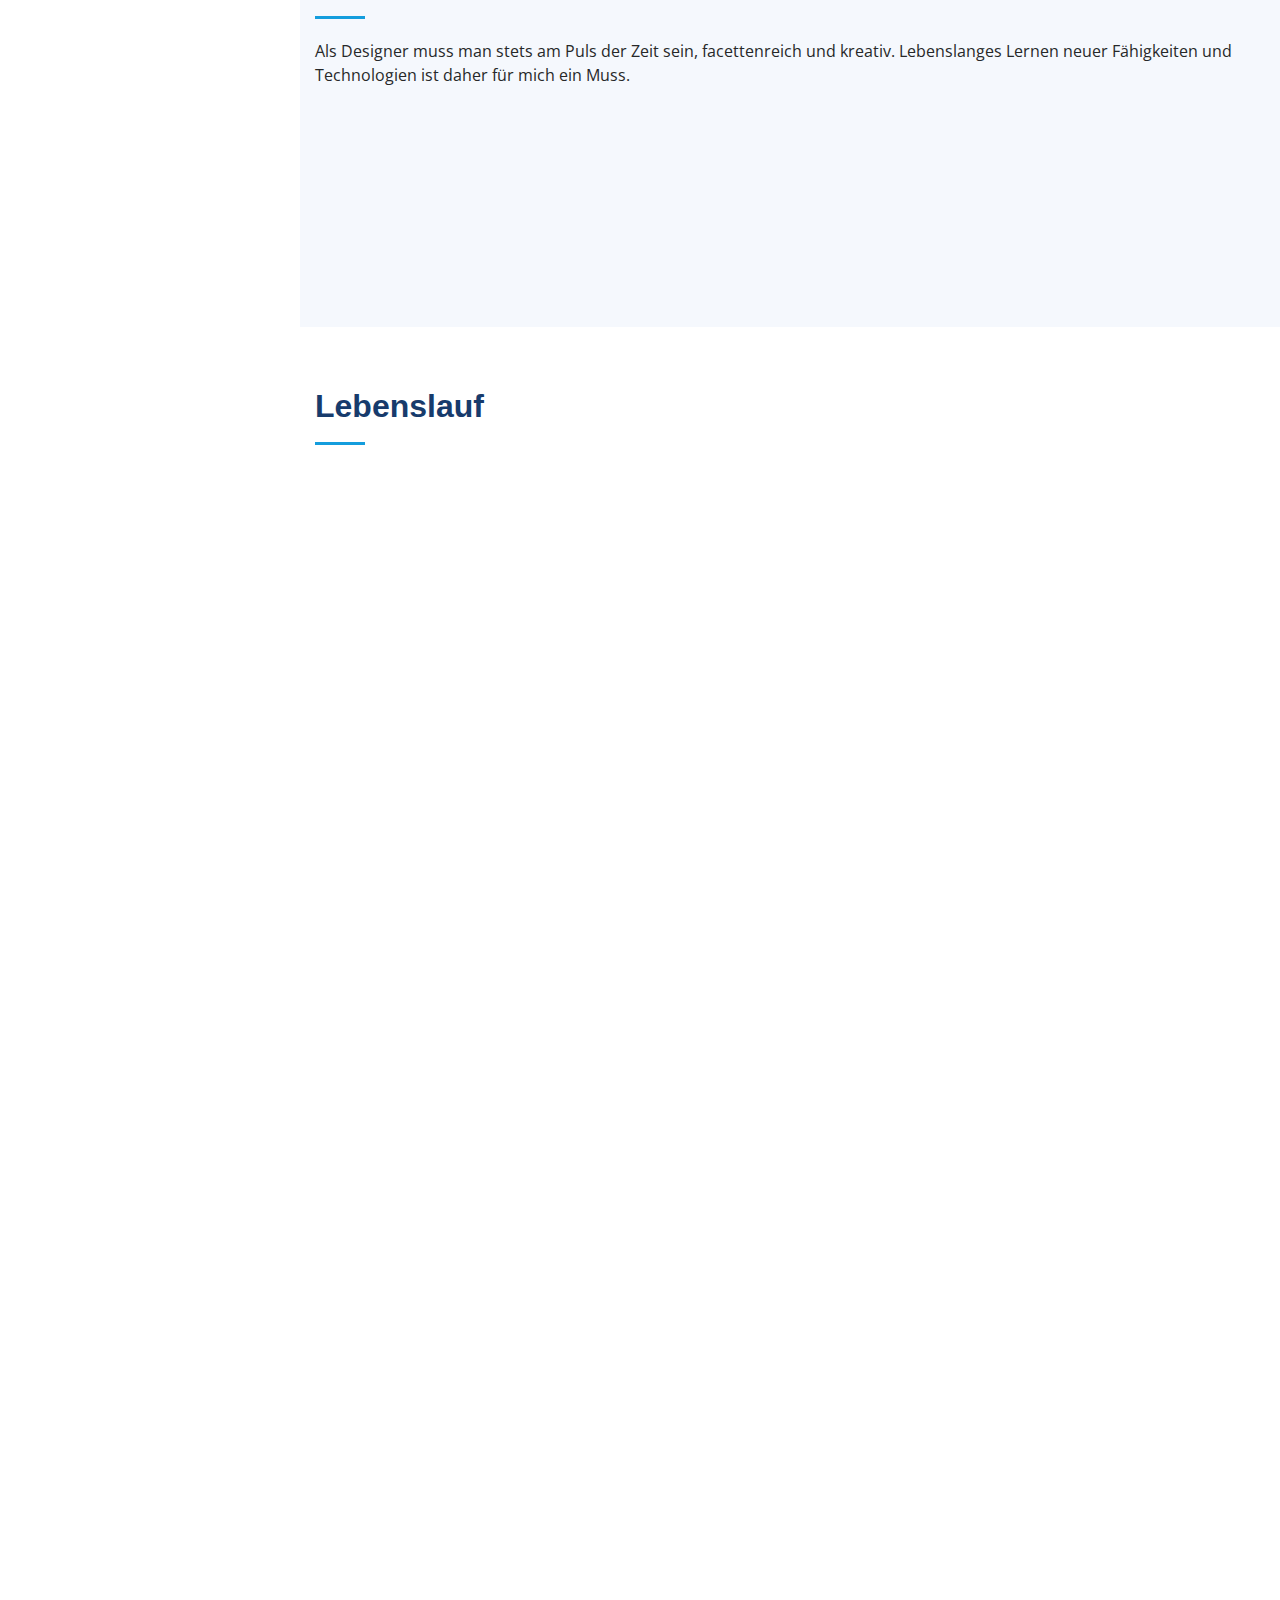
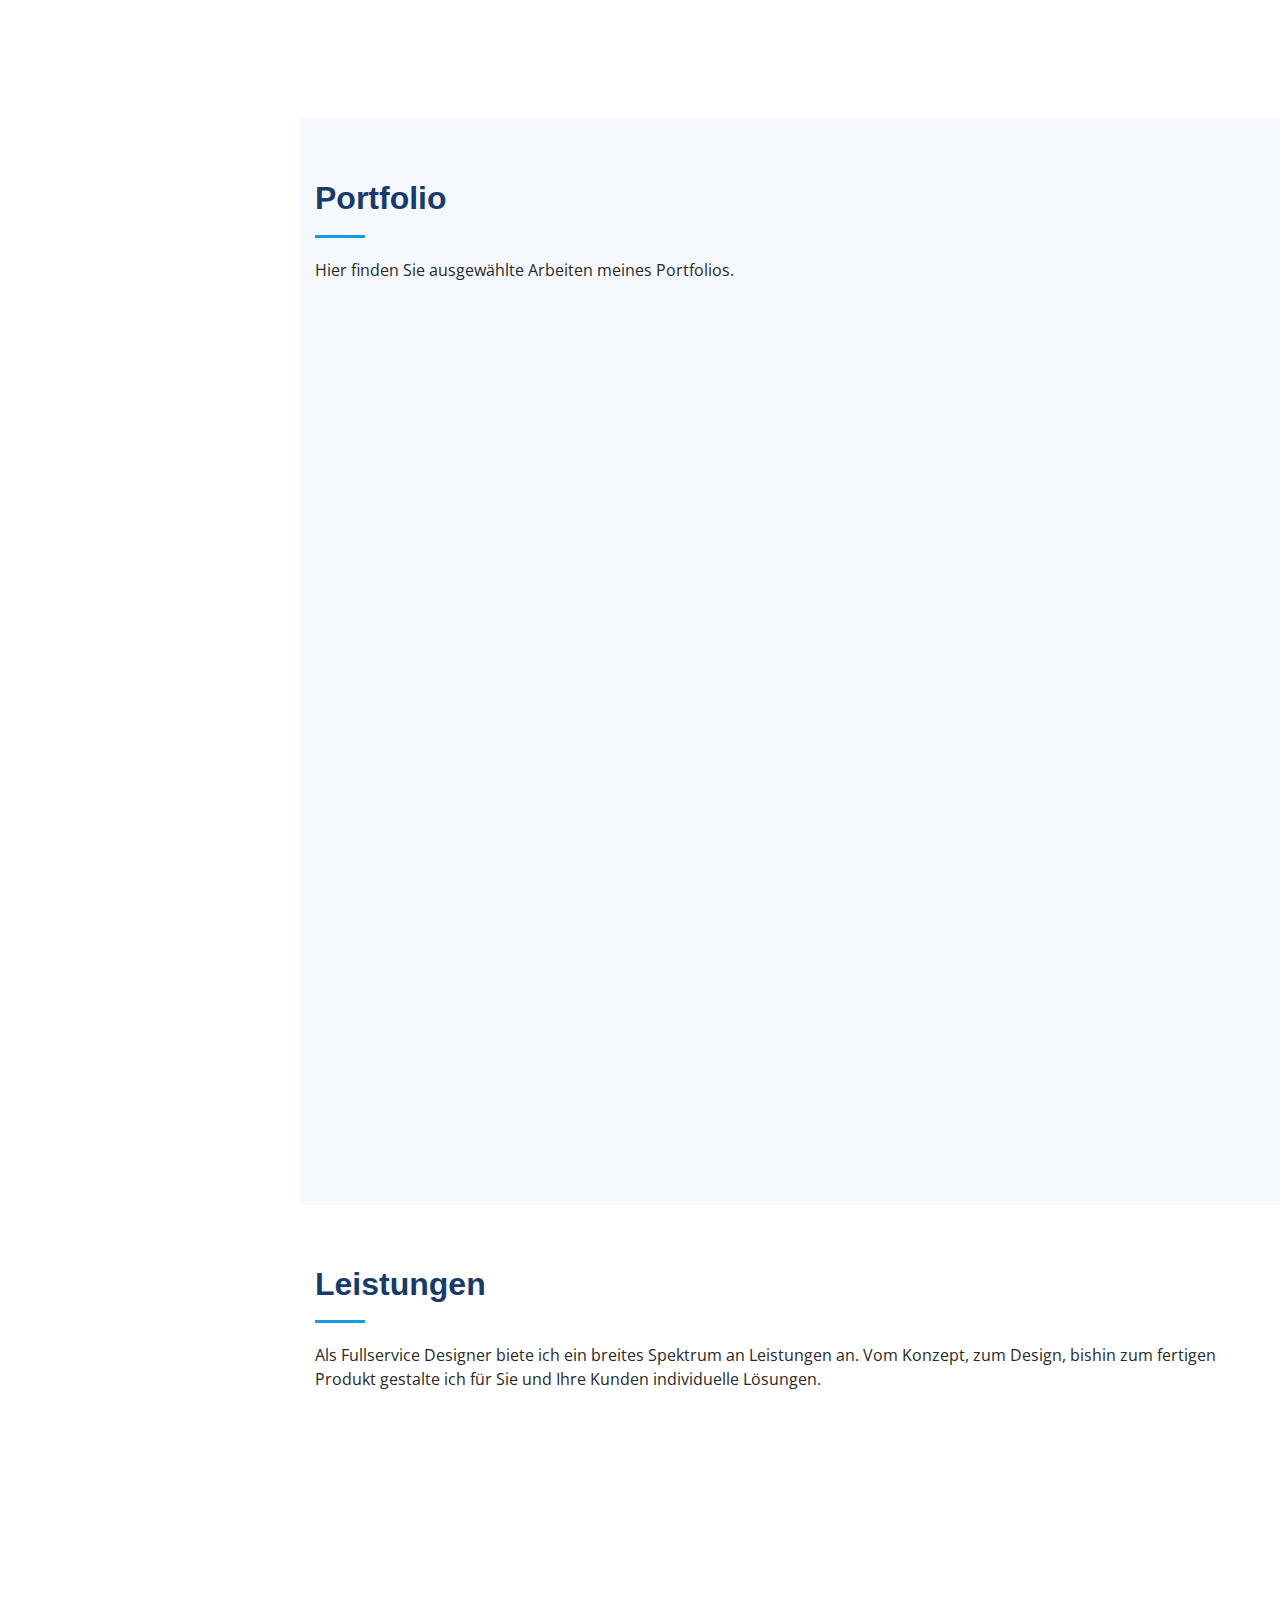
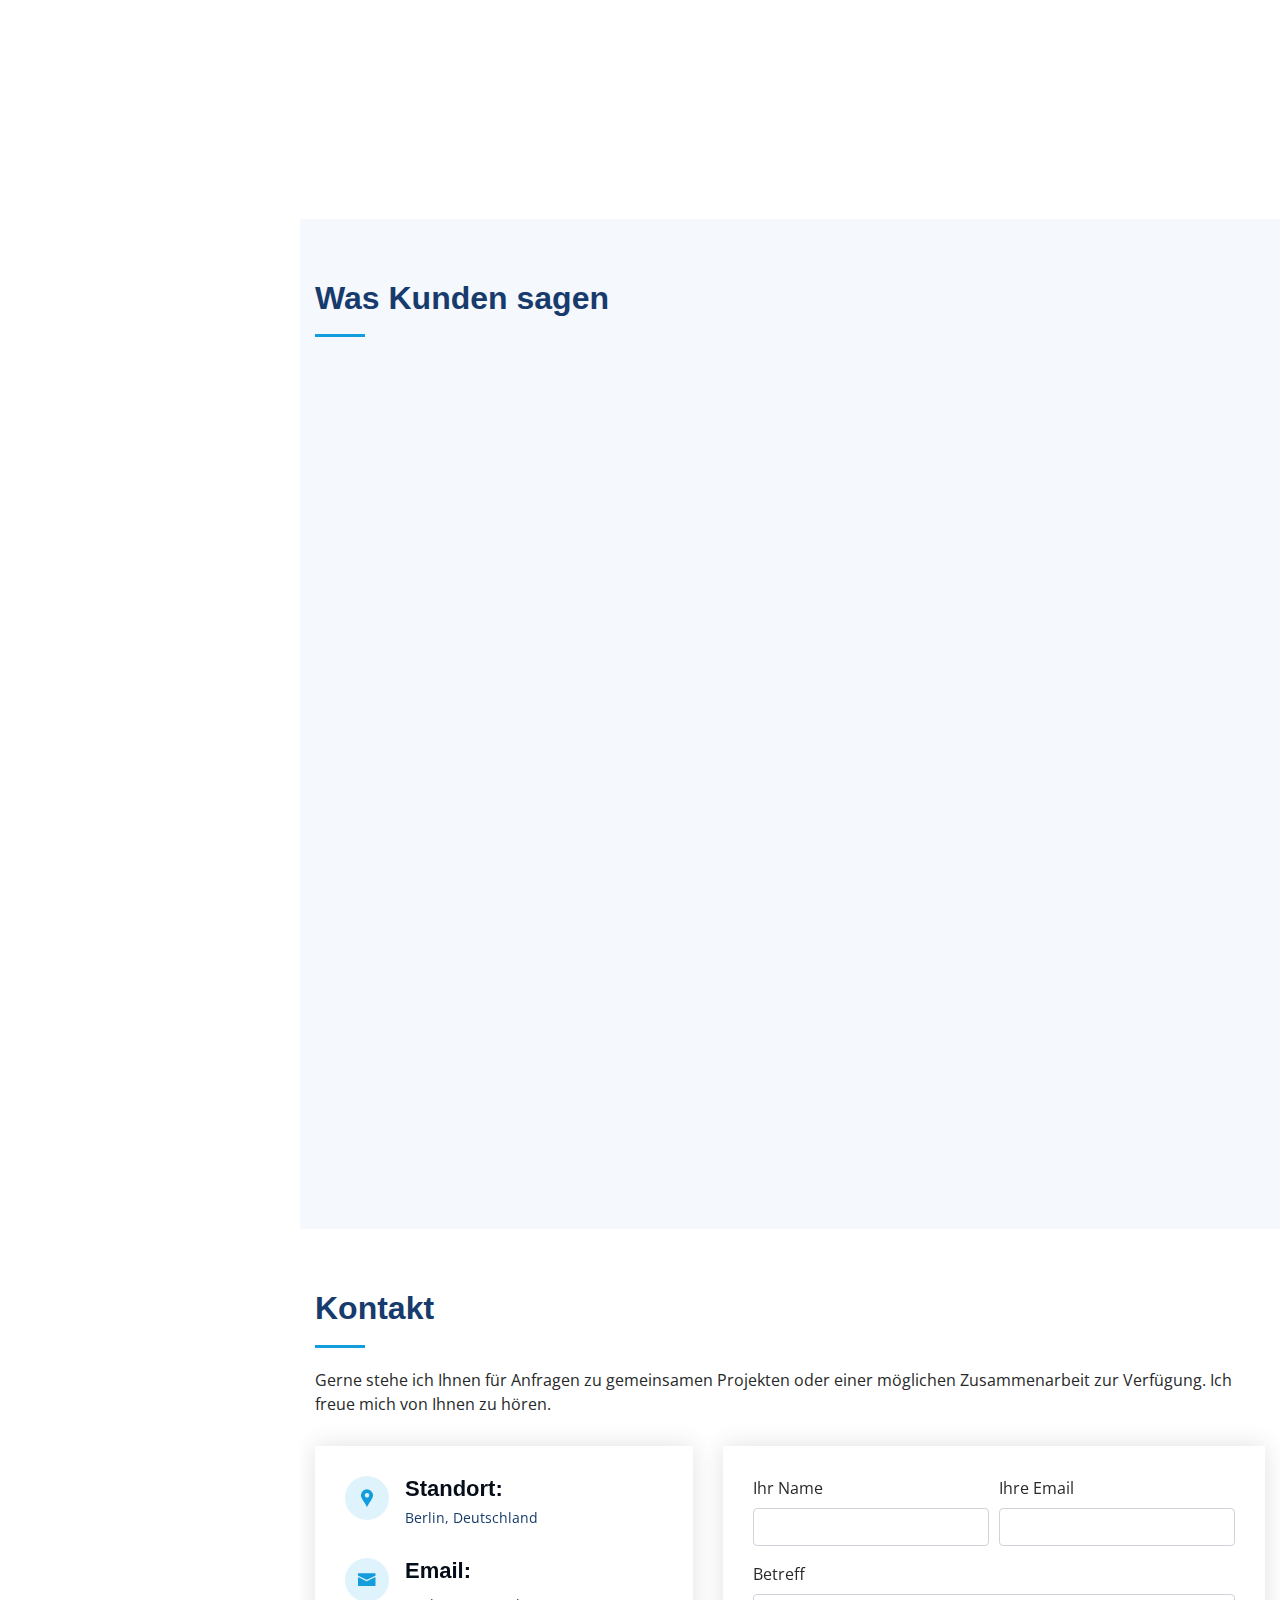
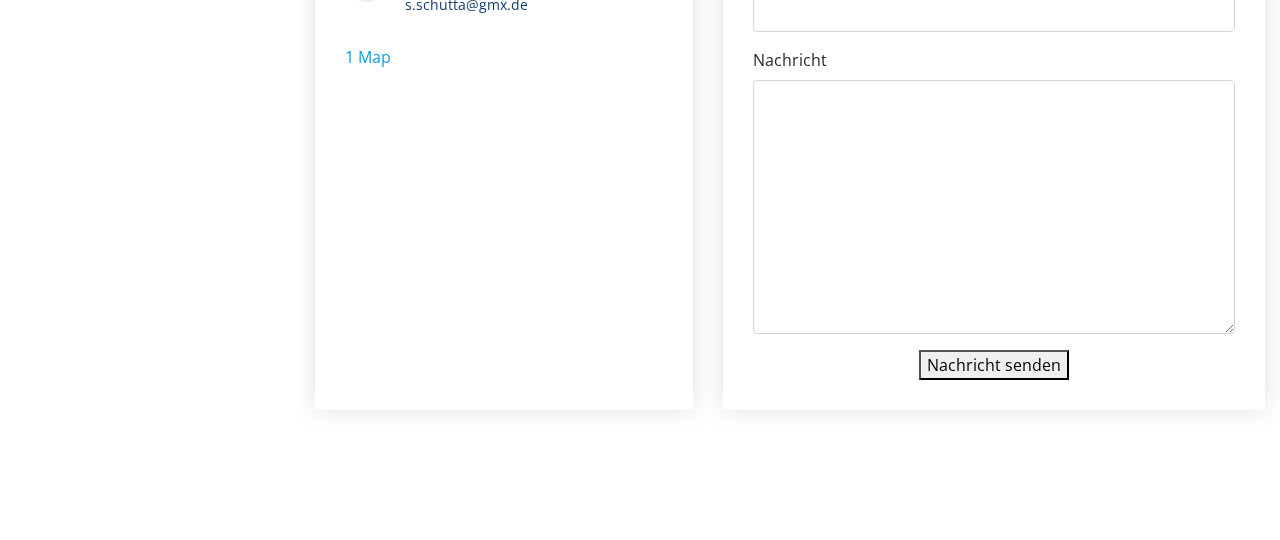
==== commit 8c0ab2e5: "testimonials" ====
--- a/index.html
+++ b/index.html
@@ -793,18 +793,18 @@
             >
               <p>
                 <i class="bx bxs-quote-alt-left quote-icon-left"></i>
-                Während meiner Zeit bei All you need Fresh lernte ich Stefanie
+               <!-- Während meiner Zeit bei All you need Fresh lernte ich Stefanie
                 kennen. Sie war bereits längere Zeit im Unternehmen und konnte
                 mir, dem Frischling, zeigen wie der Hase läuft. Innerhalb
                 kürzester Zeit wurde ich so in die wichtigsten Abläufe
                 eingeweiht, lernte viel über die Corporate Identity des
                 Unternehmens und über die Arbeitsweise. Stefanie nahm sich dabei
                 immer Zeit mir alles genau zu erklären, ging auf meine Fragen
-                ein und unterstützte mich, wenn ich Probleme hatte. Die
+                ein und unterstützte mich,wenn ich Probleme hatte. Die
                 Einarbeitung lief für mich sehr angenehm ab und ich hatte
                 schnell das Gefühl, ein vollwertiger Teil des Teams zu sein. Mit
                 den von ihr geschaffenen Strukturen gelang es mir auch in fremde
-                Projekte schnell einzusteigen. Während unserer Zusammenarbeit
+                Projekte schnell einzusteigen. --> Während unserer Zusammenarbeit
                 erlebte ich sie die ganze Zeit über als sehr organisierte
                 Person, die einen hohen Wert auf pünktliche Abgaben und gut
                 durchdachte Konzepte legt. Durch Stefanie wurden neue Prozesse
@@ -815,14 +815,18 @@
                 vorher verschwendet wurde, nun eingespart werden konnte. Kurz
                 und knapp: ich war mit Stefanie sowohl als Kollegin, als auch
                 als Vorgesetzte sehr glücklich und finde es schade, dass wir
-                nicht mehr zusammen arbeiten.
+                nicht mehr zusammen arbeiten.</span>
                 <i class="bx bxs-quote-alt-right quote-icon-right"></i>
               </p>
+            
+             
               <img
                 src="assets/img/testimonials/testimonials-3.jpg"
                 class="testimonial-img"
                 alt=""
+               
               />
+              
               <h3>Juliane Russ</h3>
               <h4>Allyouneed GmbH, Berlin</h4>
             </div>
@@ -1020,6 +1024,8 @@
     <script src="assets/vendor/aos/aos.js"></script>
 
     <!-- Template Main JS File -->
-    <script src="assets/js/main.js"></script>
+    <script src="assets/js/main.js">
+    
+    </script>
   </body>
 </html>
--- a/assets/css/style.css
+++ b/assets/css/style.css
@@ -669,11 +669,6 @@
 # Testimonials
 --------------------------------------------------------------*/
 
-details[open] {
-  background: coral;
-  margin-bottom: 1em;
-}
-
 .testimonials .testimonial-item {
   box-sizing: content-box;
   text-align: center;
